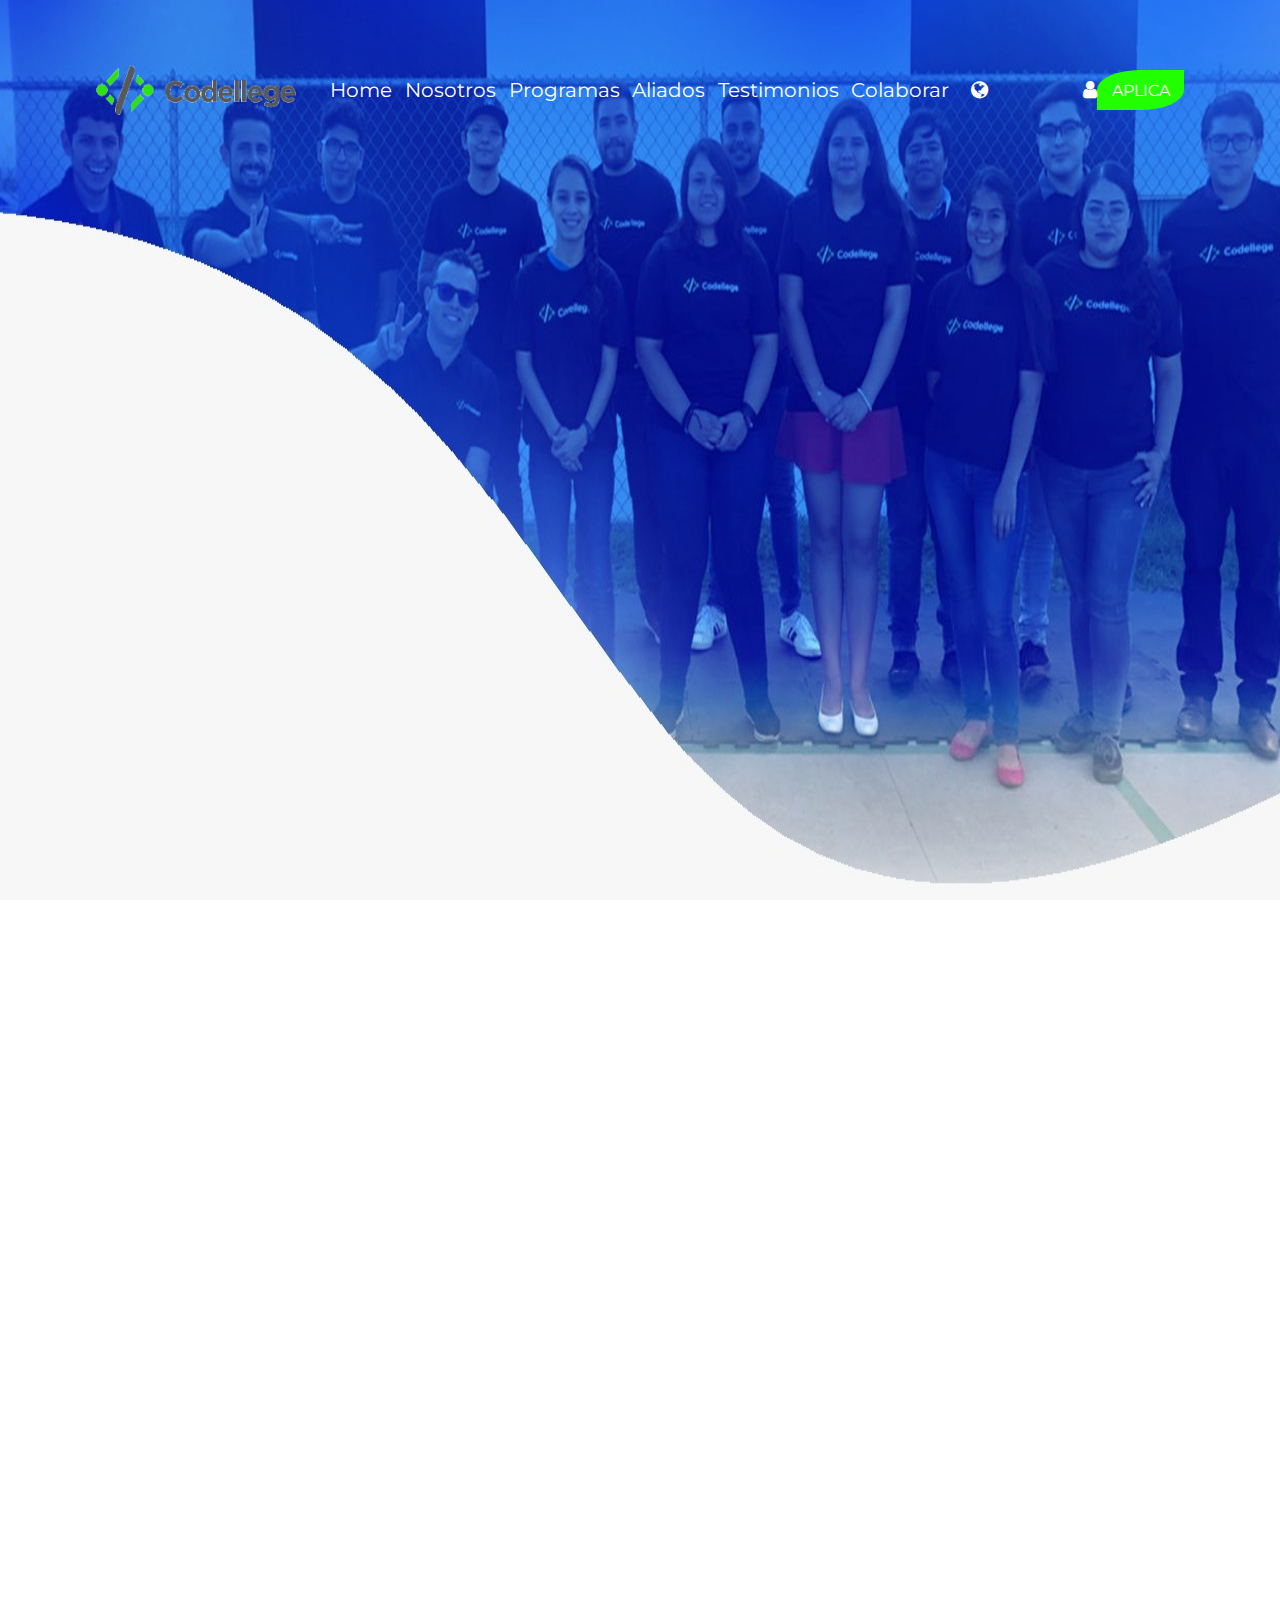
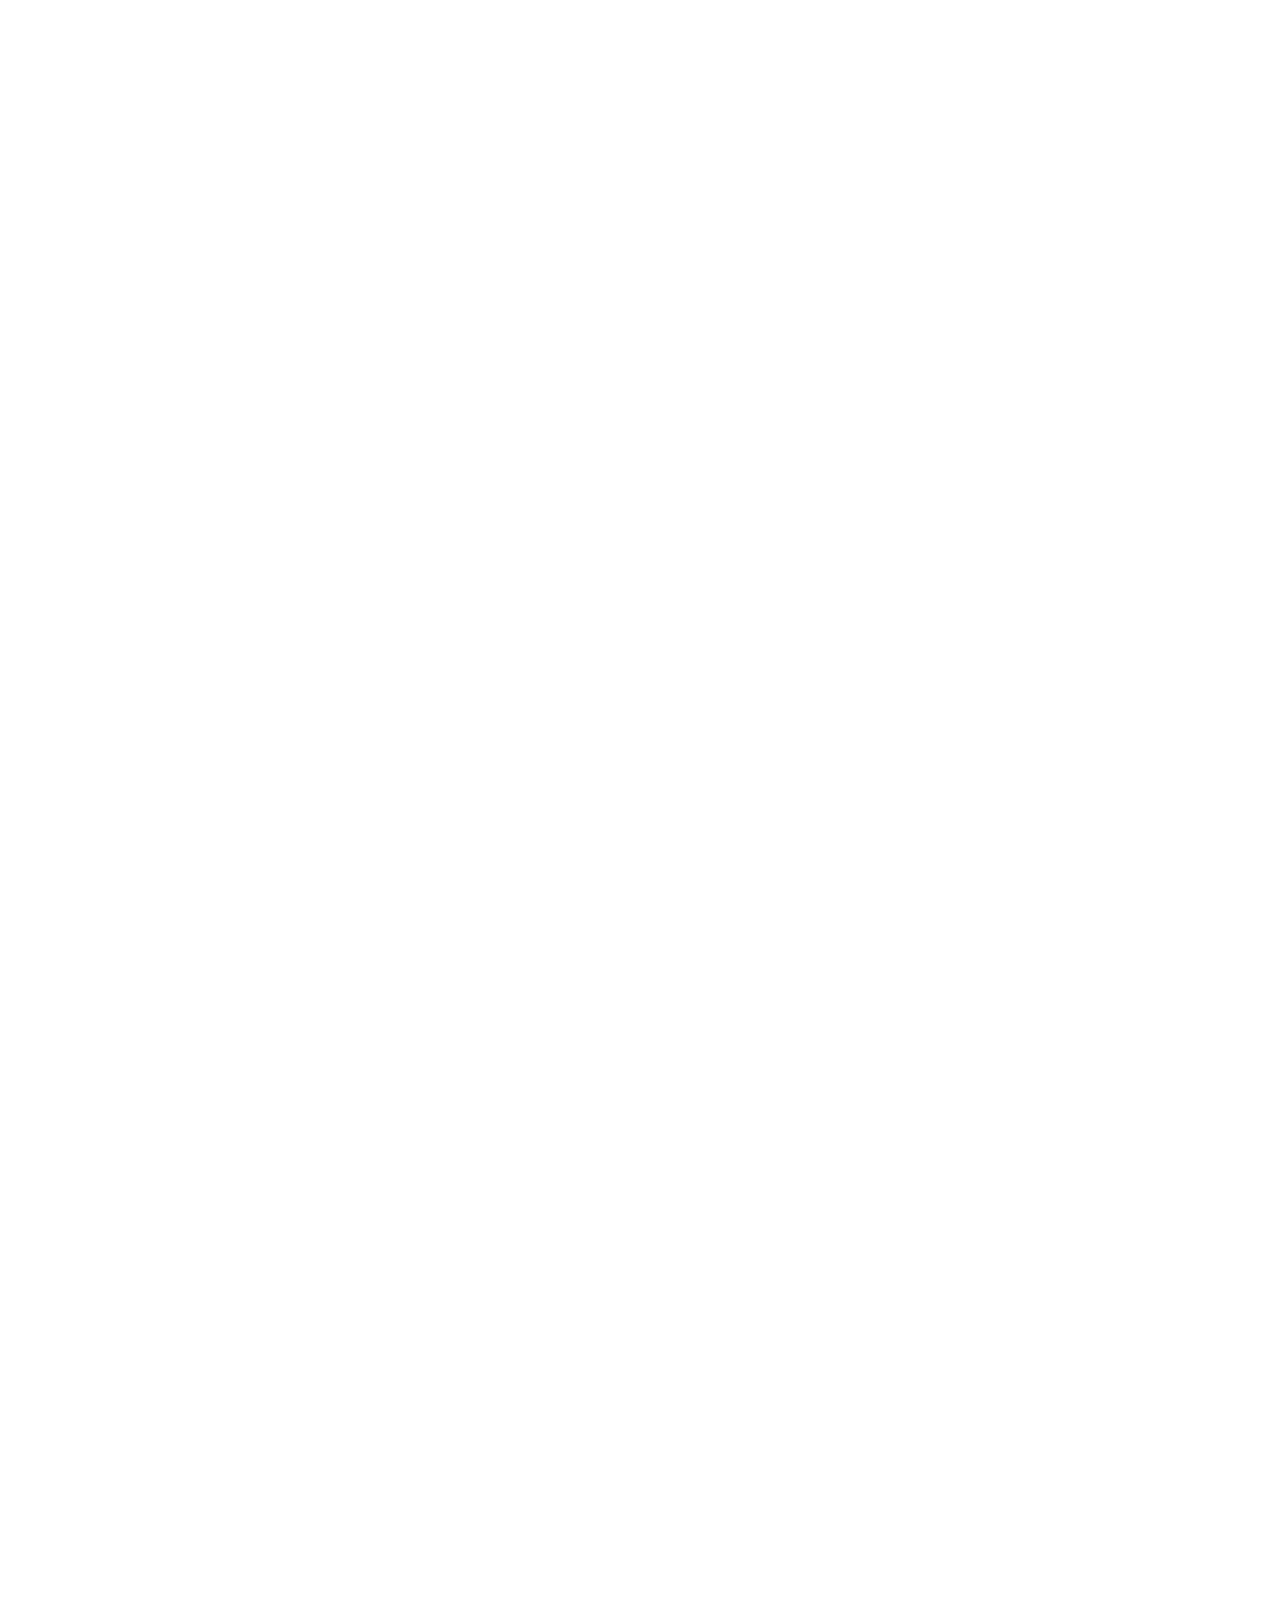
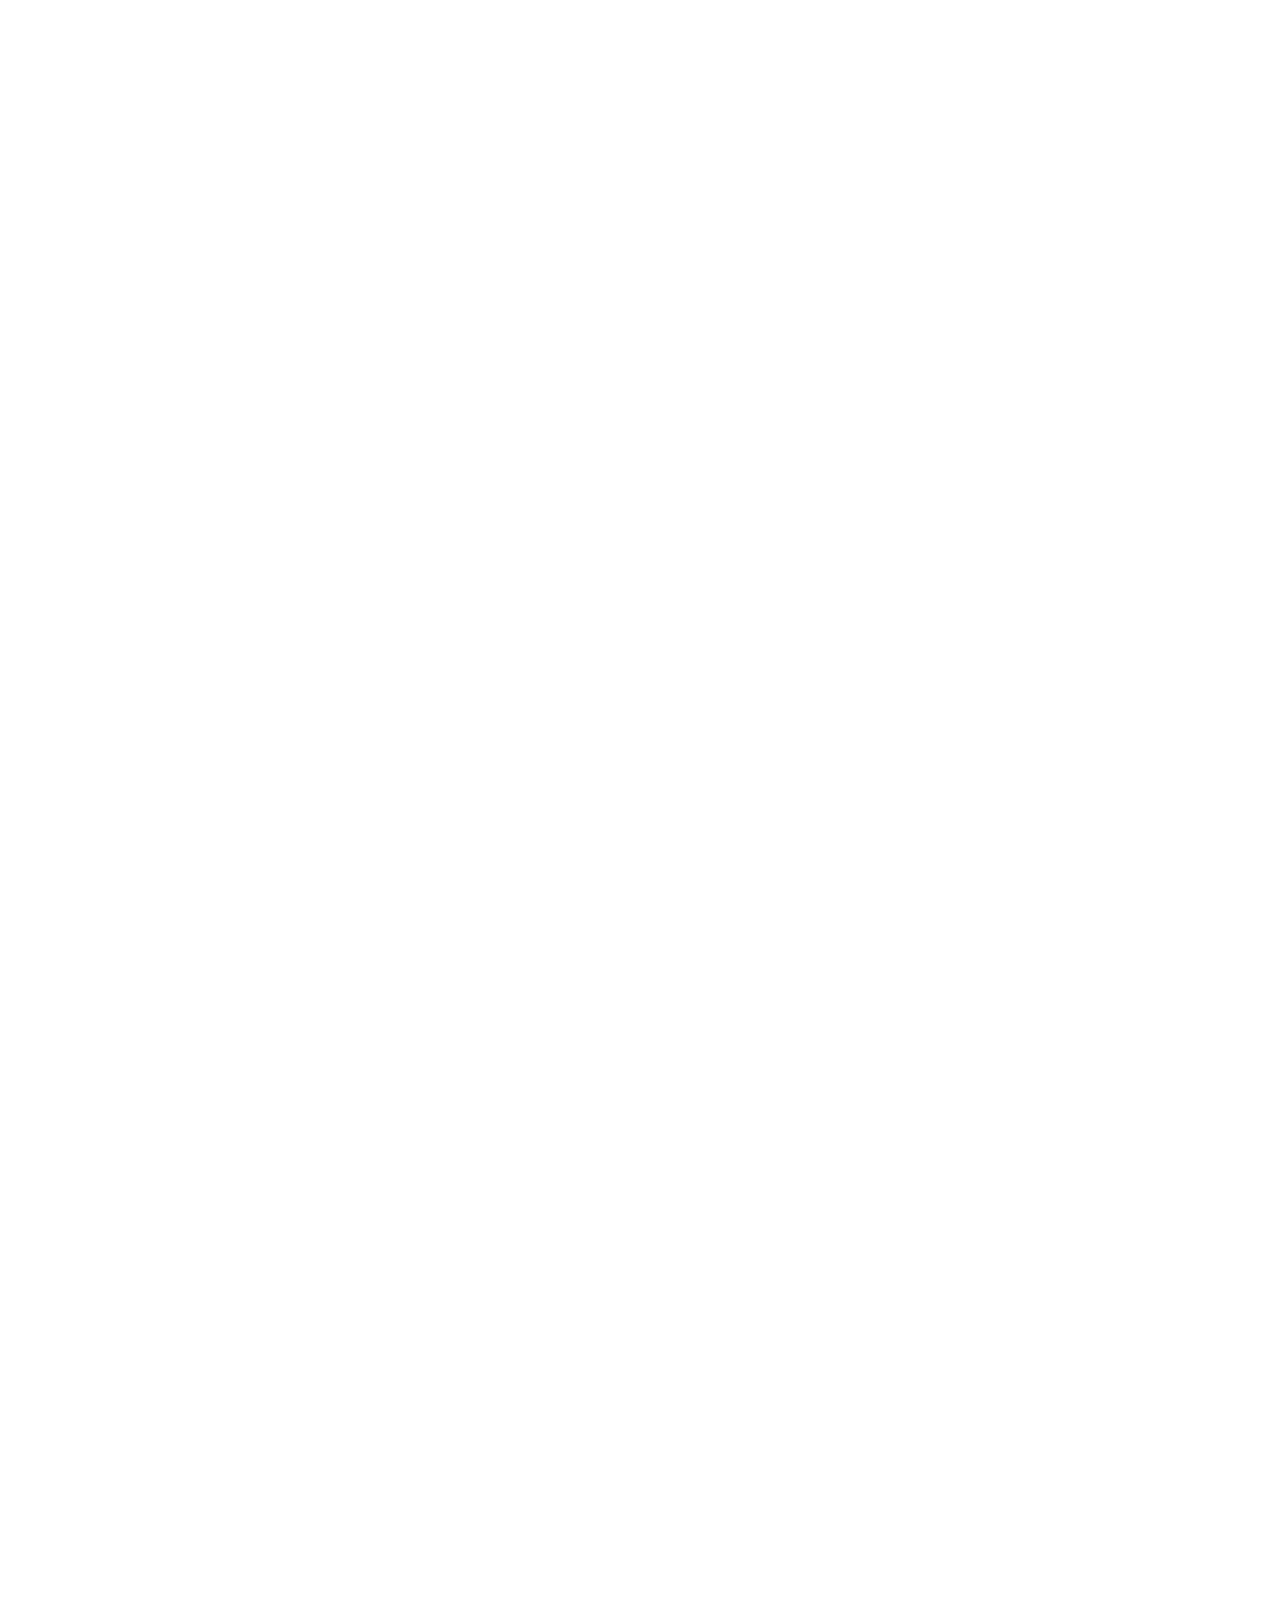
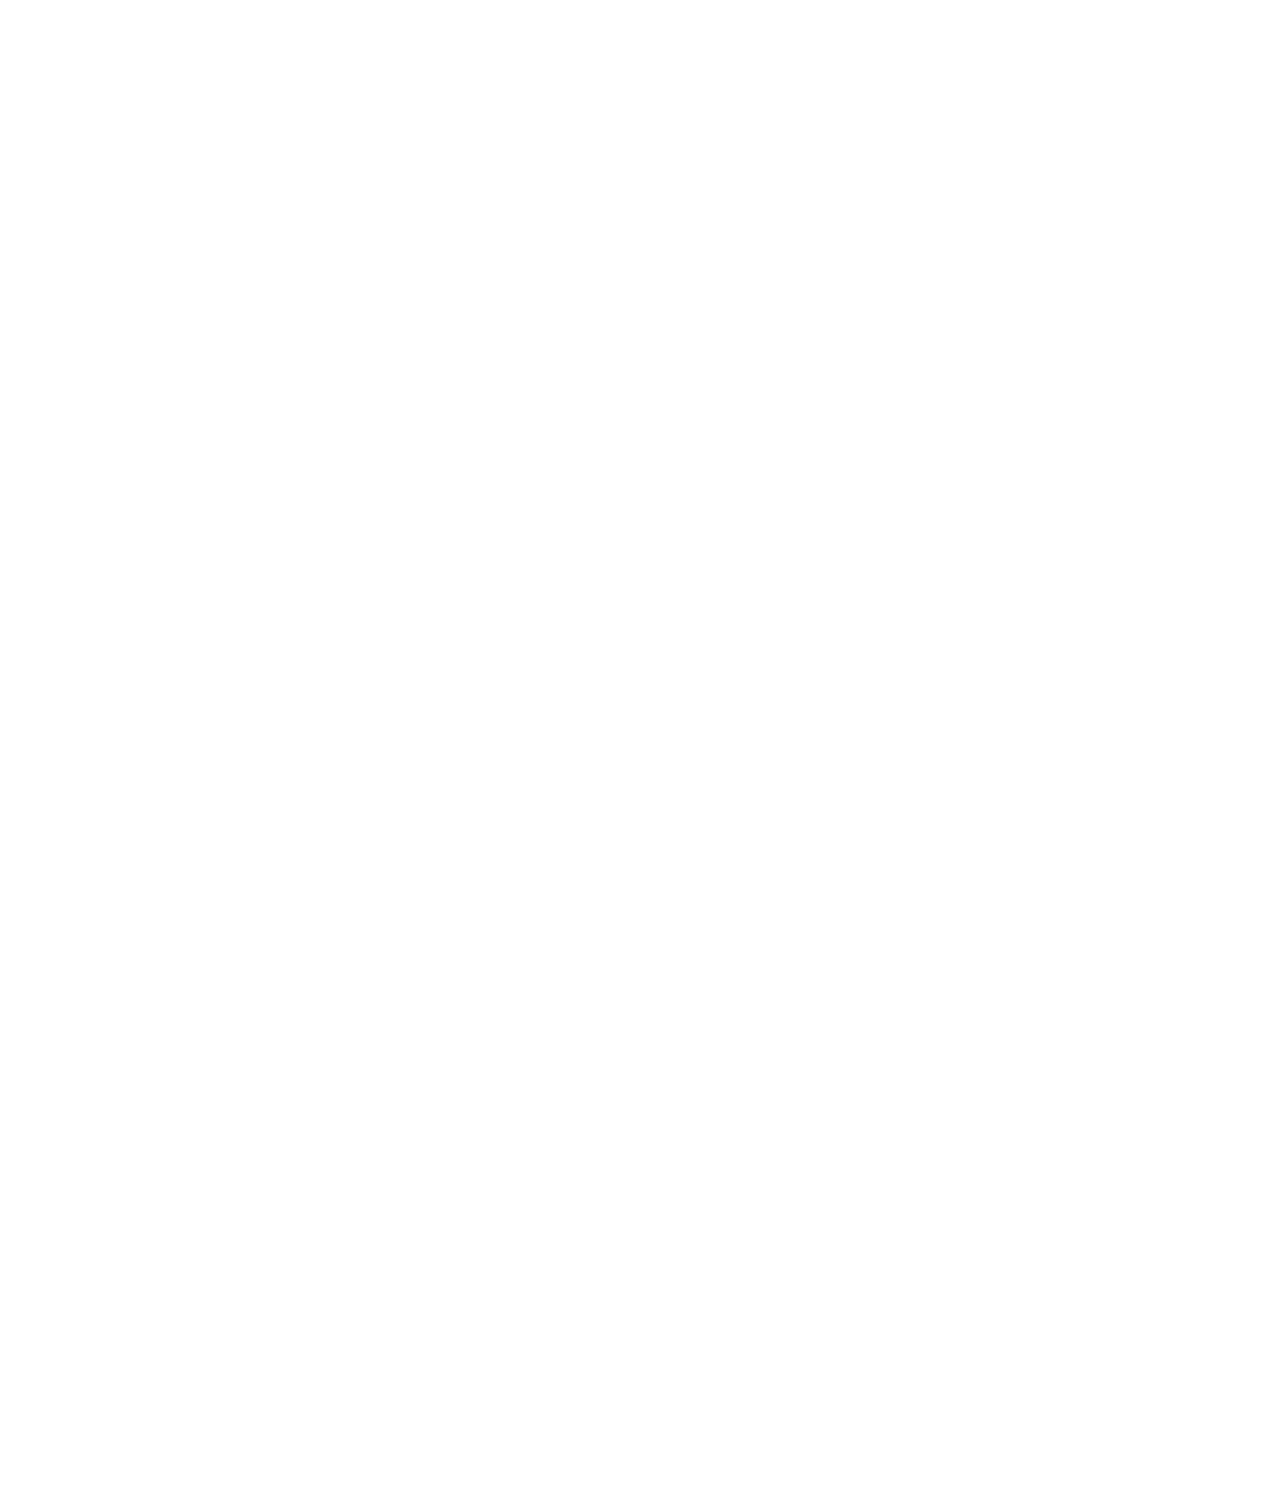
==== index.html @ 626fa583 "PracticaFinalCodellege" ====
<!DOCTYPE html>
<html lang="en">

<head>
    <meta charset="UTF-8">
    <meta name="viewport" content="width=device-width, initial-scale=1.0">
    <meta http-equiv="X-UA-Compatible" content="ie=edge">
    <link rel="stylesheet" href="./style.css">
    <link href="https://stackpath.bootstrapcdn.com/font-awesome/4.7.0/css/font-awesome.min.css" rel="stylesheet" integrity="sha384-wvfXpqpZZVQGK6TAh5PVlGOfQNHSoD2xbE+QkPxCAFlNEevoEH3Sl0sibVcOQVnN" crossorigin="anonymous">
    <!-- <link href="https://fonts.googleapis.com/css?family=Montserrat&display=swap" rel="stylesheet">s -->
    <title>CODELLEGE</title>
</head>

<body>
    <section id="home">
        <div class="navbar">
            <img src="./Imagenes/colorCodellege_PNG.png" alt="">
            <ul>
                <a href="#home">
                    <il>Home</il>
                </a>
                <a href="#nosotros">
                    <il>Nosotros</il>
                </a>
                <a href="#programas">
                    <il>Programas</il>
                </a>
                <a href="#aliados">
                    <il>Aliados</il>
                </a>
                <a href="#testimonios">
                    <il>Testimonios</il>
                </a>
                <a href="#colaborar">
                    <il>Colaborar</il>
                </a>
            </ul>

            <div class="iconos">
                <ul>
                    <li>
                        <i class="fa fa-globe" aria-hidden="true"></i>
                        <ul>
                            <li>Ingles</li>
                            <li>Español</li>
                        </ul>
                    </li>
                </ul>



                <i class="fa fa-user" aria-hidden="true"></i>
            </div>
            <div class="boton">
                <p>APLICA</p>
            </div>

        </div>
    </section>
    <section id="nosotros"></section>
    <section id="programas"></section>
    <section id="aliados"></section>
    <section id="testimonios"></section>
    <section id="colaborar"></section>
    <section id=""></section>
</body>

</html>
---- style.css ----
@import url('https://fonts.googleapis.com/css?family=Montserrat&display=swap');
html {
    scroll-behavior: smooth;
}

body {
    margin: 0;
    padding: 0;
    font-family: 'Montserrat', sans-serif;
}

section {
    width: 100%;
    height: 100vh;
}

#home {
    background-image: url(./Imagenes/GroupPhoto.jpeg);
    background-size: 100% 100%;
    display: flex;
    justify-content: center;
}

.navbar {
    display: flex;
    width: 85%;
    height: 10vh;
    align-items: center;
    position: absolute;
    top: 5%;
}

.navbar ul {
    display: flex;
    width: 100%;
    padding: 2%;
}

.navbar ul>a {
    text-decoration: none;
    margin-left: 2%;
}

.navbar ul il {
    list-style: none;
    position: relative;
    color: white;
    font-size: 20px;
}

.navbar img {
    width: 200px;
    height: 50px;
    filter: none;
}

.navbar .iconos {
    width: 20%;
    height: 10vh;
    display: flex;
    align-items: center;
    justify-content: space-around;
    color: white;
    font-size: 20px;
    z-index: 2;
}

.navbar .boton {
    width: 150px;
    height: 40px;
    display: flex;
    align-items: center;
    justify-content: center;
    background: rgb(34, 255, 0);
    border-top-left-radius: 50%;
    border-bottom-right-radius: 50%;
    color: white;
}

.iconos ul {
    display: inline;
    margin: 0;
    padding: 0;
}

.iconos ul li {
    list-style: none;
}

.iconos ul li:hover ul {
    display: block;
}

.iconos ul li ul {
    position: absolute;
    width: 100px;
    display: none;
}

.iconos ul li ul li {
    background: white;
    color: black;
    display: block;
}

.iconos ul li ul li:hover {
    background: grey;
}
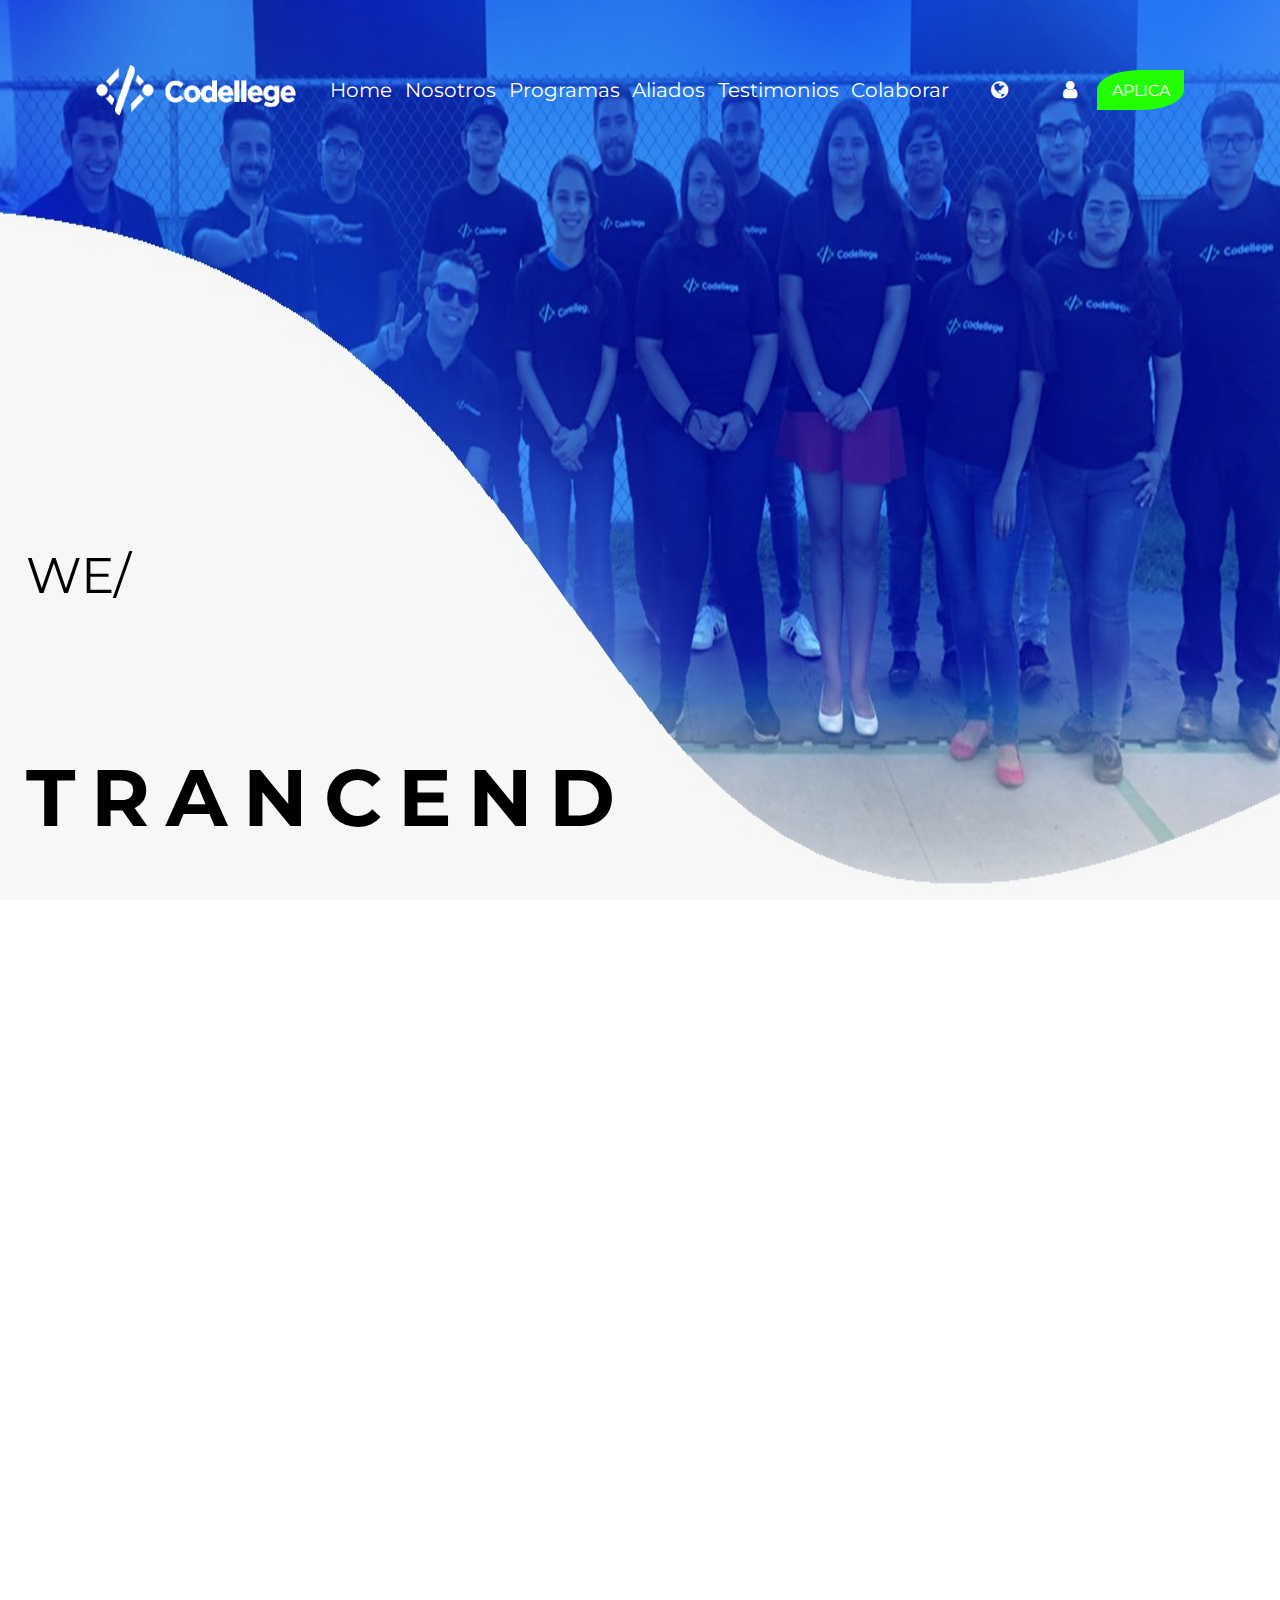
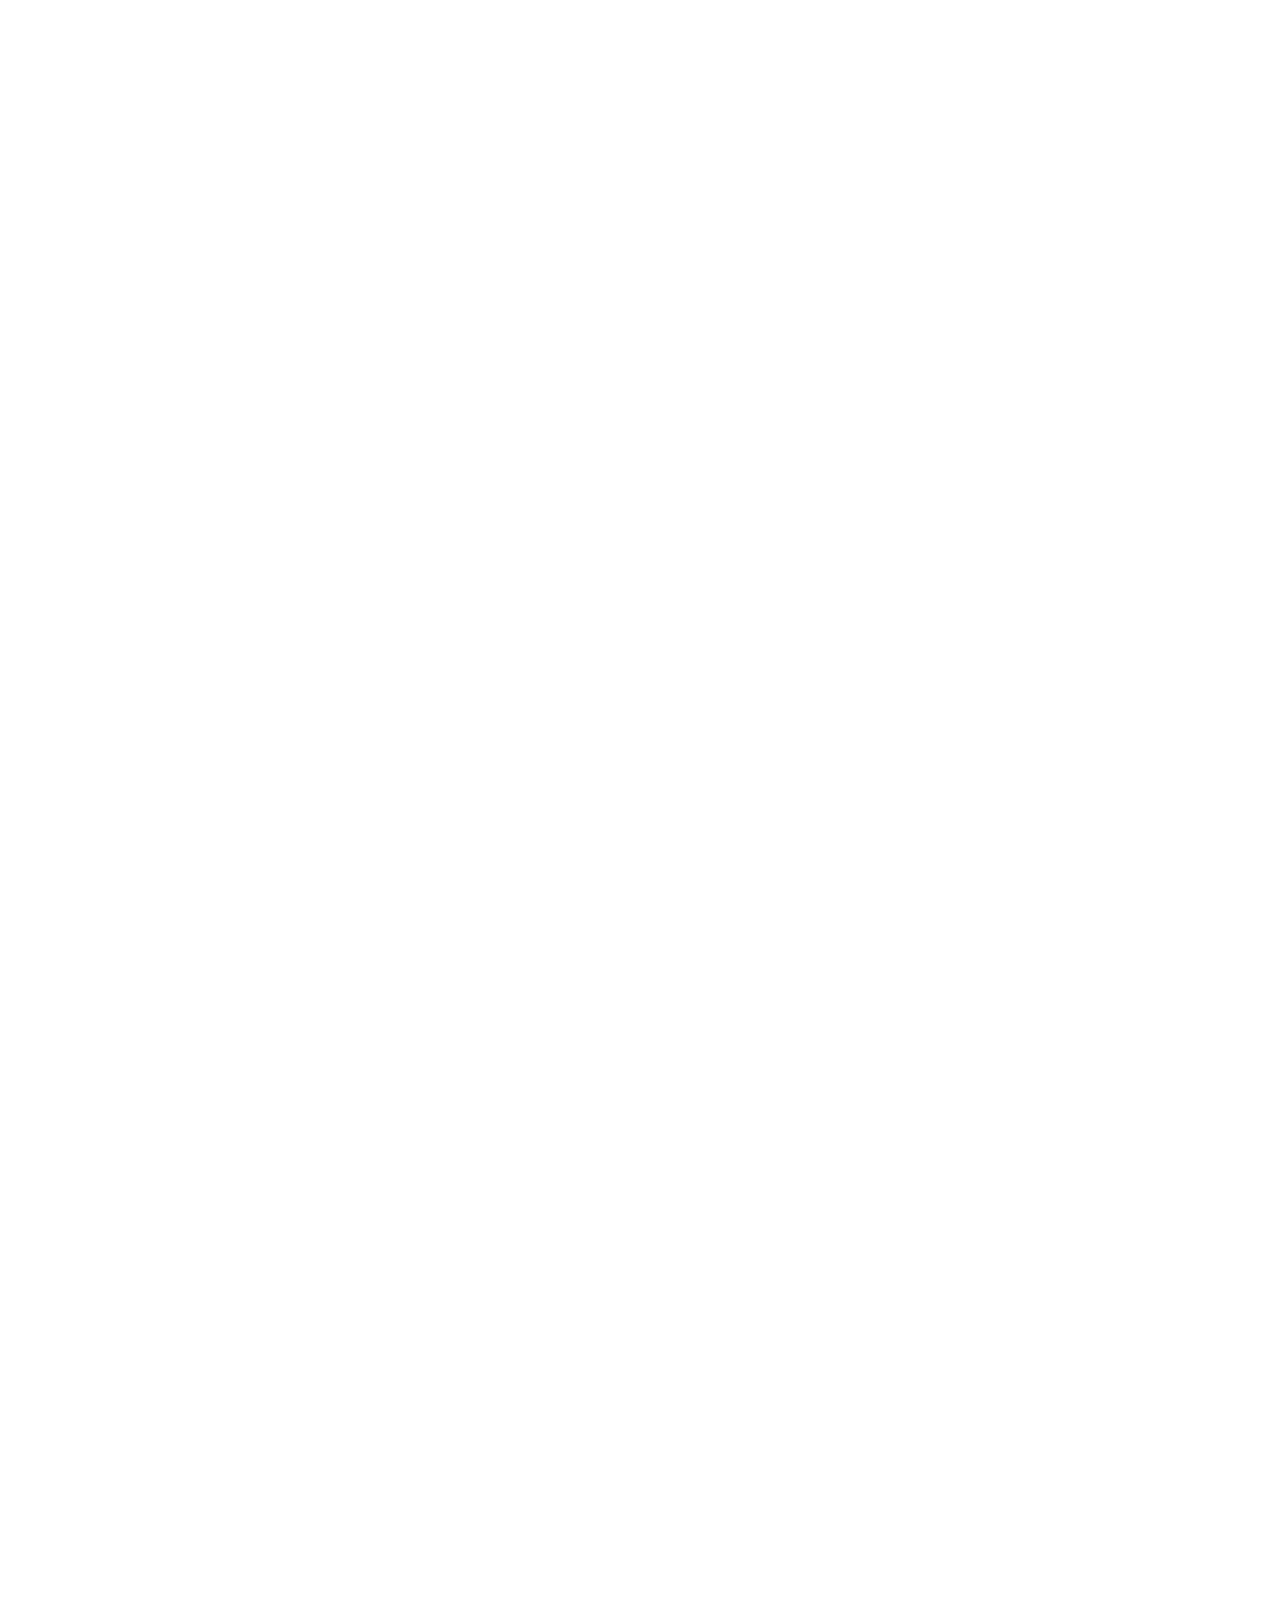
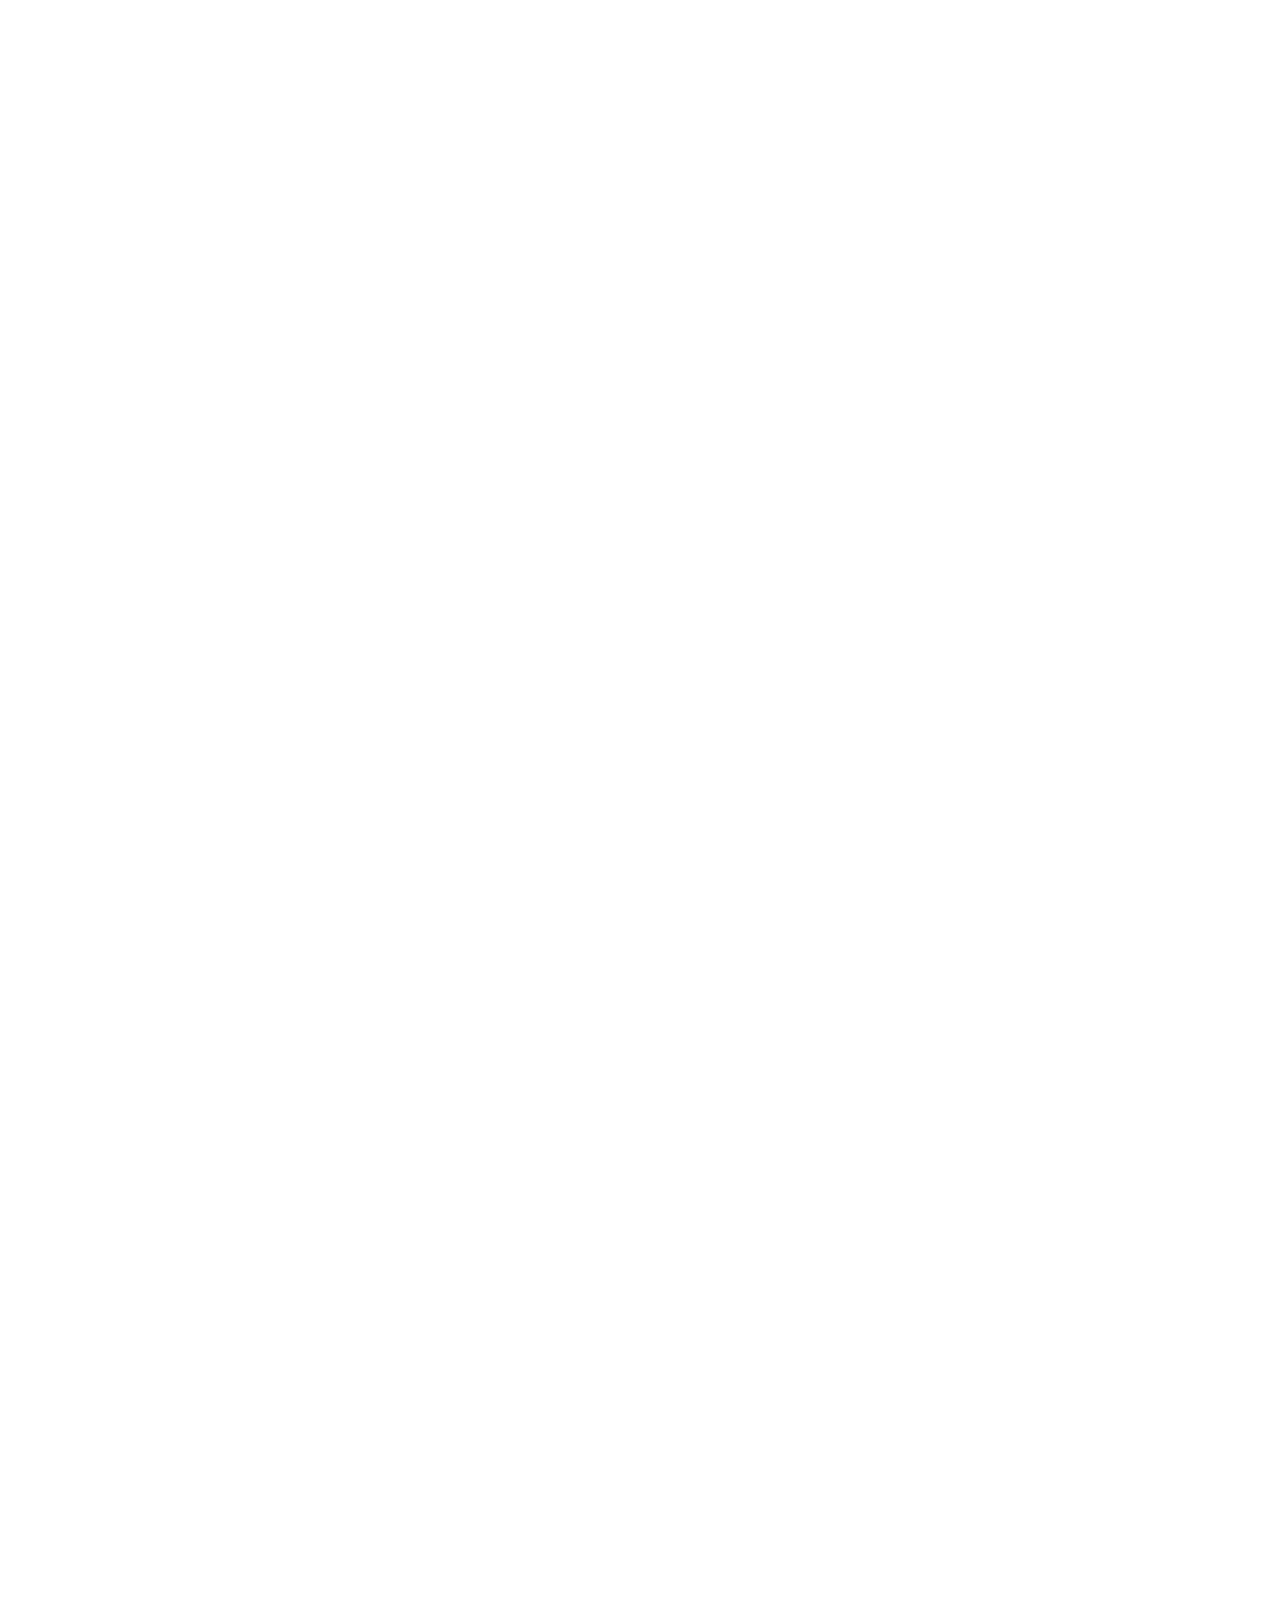
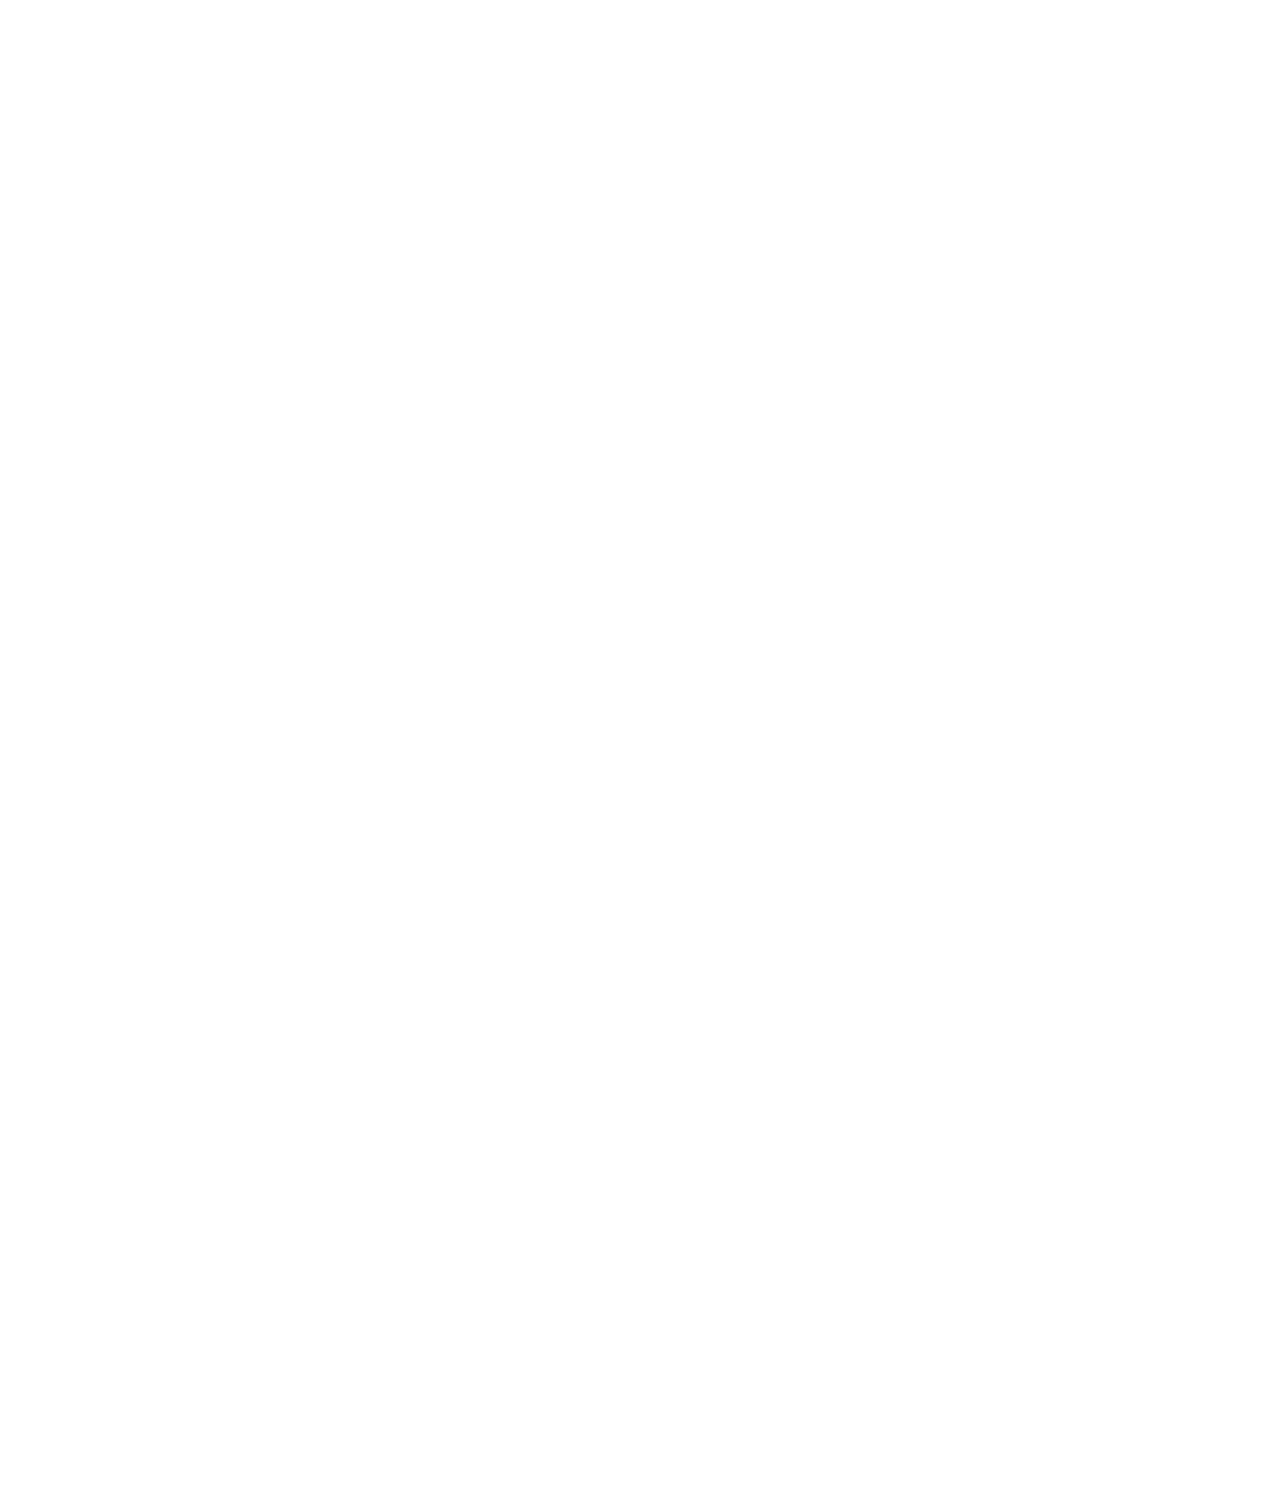
==== commit 58deb4f4: "PracticaFinalCodellege" ====
--- a/index.html
+++ b/index.html
@@ -8,13 +8,13 @@
     <link rel="stylesheet" href="./style.css">
     <link href="https://stackpath.bootstrapcdn.com/font-awesome/4.7.0/css/font-awesome.min.css" rel="stylesheet" integrity="sha384-wvfXpqpZZVQGK6TAh5PVlGOfQNHSoD2xbE+QkPxCAFlNEevoEH3Sl0sibVcOQVnN" crossorigin="anonymous">
     <!-- <link href="https://fonts.googleapis.com/css?family=Montserrat&display=swap" rel="stylesheet">s -->
-    <title>CODELLEGE</title>
+    <title>Codellege</title>
 </head>
 
 <body>
     <section id="home">
         <div class="navbar">
-            <img src="./Imagenes/colorCodellege_PNG.png" alt="">
+            <img src="./Imagenes/whiteCodellege_PNG.png" alt="">
             <ul>
                 <a href="#home">
                     <il>Home</il>
@@ -46,13 +46,19 @@
                         </ul>
                     </li>
                 </ul>
-
-
-
                 <i class="fa fa-user" aria-hidden="true"></i>
             </div>
             <div class="boton">
                 <p>APLICA</p>
+            </div>
+
+        </div>
+        <div class="letras">
+            <div class="we">
+                <p>WE/</p>
+            </div>
+            <div class="animacion">
+                <h1 data-text="Trancend">Trancend</h1>
             </div>
 
         </div>
--- a/style.css
+++ b/style.css
@@ -1,108 +1,168 @@
-@import url('https://fonts.googleapis.com/css?family=Montserrat&display=swap');
-html {
-    scroll-behavior: smooth;
-}
-
-body {
-    margin: 0;
-    padding: 0;
-    font-family: 'Montserrat', sans-serif;
-}
-
-section {
-    width: 100%;
-    height: 100vh;
-}
-
-#home {
-    background-image: url(./Imagenes/GroupPhoto.jpeg);
-    background-size: 100% 100%;
-    display: flex;
-    justify-content: center;
-}
-
-.navbar {
-    display: flex;
-    width: 85%;
-    height: 10vh;
-    align-items: center;
-    position: absolute;
-    top: 5%;
-}
-
-.navbar ul {
-    display: flex;
-    width: 100%;
-    padding: 2%;
-}
-
-.navbar ul>a {
-    text-decoration: none;
-    margin-left: 2%;
-}
-
-.navbar ul il {
-    list-style: none;
-    position: relative;
-    color: white;
-    font-size: 20px;
-}
-
-.navbar img {
-    width: 200px;
-    height: 50px;
-    filter: none;
-}
-
-.navbar .iconos {
-    width: 20%;
-    height: 10vh;
-    display: flex;
-    align-items: center;
-    justify-content: space-around;
-    color: white;
-    font-size: 20px;
-    z-index: 2;
-}
-
-.navbar .boton {
-    width: 150px;
-    height: 40px;
-    display: flex;
-    align-items: center;
-    justify-content: center;
-    background: rgb(34, 255, 0);
-    border-top-left-radius: 50%;
-    border-bottom-right-radius: 50%;
-    color: white;
-}
-
-.iconos ul {
-    display: inline;
-    margin: 0;
-    padding: 0;
-}
-
-.iconos ul li {
-    list-style: none;
-}
-
-.iconos ul li:hover ul {
-    display: block;
-}
-
-.iconos ul li ul {
-    position: absolute;
-    width: 100px;
-    display: none;
-}
-
-.iconos ul li ul li {
-    background: white;
-    color: black;
-    display: block;
-}
-
-.iconos ul li ul li:hover {
-    background: grey;
-}+    @import url('https://fonts.googleapis.com/css?family=Montserrat&display=swap');
+    html {
+        scroll-behavior: smooth;
+    }
+    
+    body {
+        margin: 0;
+        padding: 0;
+        font-family: 'Montserrat', sans-serif;
+    }
+    
+    section {
+        width: 100%;
+        height: 100vh;
+    }
+    
+    #home {
+        background-image: url(./Imagenes/GroupPhoto.jpeg);
+        background-size: 100% 100%;
+        display: flex;
+        justify-content: center;
+    }
+    
+    .navbar {
+        display: flex;
+        width: 85%;
+        height: 10vh;
+        align-items: center;
+        position: absolute;
+        top: 5%;
+    }
+    
+    .navbar ul {
+        display: flex;
+        width: 100%;
+        padding: 2%;
+    }
+    
+    .navbar ul>a {
+        text-decoration: none;
+        margin-left: 2%;
+    }
+    
+    .navbar ul il {
+        list-style: none;
+        position: relative;
+        color: white;
+        font-size: 20px;
+    }
+    
+    .navbar img {
+        width: 200px;
+        height: 50px;
+        filter: none;
+    }
+    
+    .navbar .iconos {
+        width: 20%;
+        height: 10vh;
+        display: flex;
+        align-items: center;
+        justify-content: space-around;
+        color: white;
+        font-size: 20px;
+        z-index: 2;
+    }
+    
+    .navbar .boton {
+        width: 150px;
+        height: 40px;
+        display: flex;
+        align-items: center;
+        justify-content: center;
+        background: rgb(34, 255, 0);
+        border-top-left-radius: 50%;
+        border-bottom-right-radius: 50%;
+        color: white;
+    }
+    
+    .iconos ul {
+        margin: 0;
+        padding: 0;
+        width: 25%;
+        cursor: pointer;
+    }
+    
+    .iconos ul li {
+        list-style: none;
+    }
+    
+    .iconos ul li:hover ul {
+        display: block;
+    }
+    
+    .iconos ul li ul {
+        position: absolute;
+        width: 100px;
+        display: none;
+    }
+    
+    .iconos ul li ul li {
+        background: white;
+        color: black;
+        font-size: 20px;
+        display: block;
+    }
+    
+    .iconos ul li ul li:hover {
+        background: grey;
+    }
+    
+    .letras {
+        width: 40%;
+        height: 25vh;
+        position: absolute;
+        bottom: 20%;
+        left: 2%;
+        box-sizing: border-box;
+    }
+    
+    .letras .we {
+        width: 100%;
+        font-size: 50px;
+        /* background: grey; */
+    }
+    
+    .letras .animacion {
+        position: absolute;
+        bottom: -80%;
+    }
+    
+    .letras .animacion h1 {
+        position: relative;
+        text-transform: uppercase;
+        letter-spacing: 0.2em;
+        font-size: 80px;
+        overflow: hidden;
+        text-align: center;
+        color: black;
+        color: transparent;
+    }
+    
+    .letras .animacion h1::before {
+        content: attr(data-text);
+        position: absolute;
+        width: 100%;
+        height: 100%;
+        background: linear-gradient(to right, black, black, black, black, black);
+        background-clip: text;
+        -webkit-background-clip: text;
+        color: transparent;
+        animation: type 4s steps(8) infinite;
+    }
+    
+    @keyframes type {
+        0% {
+            width: 0;
+        }
+        70% {
+            width: 100%;
+        }
+        90% {
+            width: 100%;
+        }
+        100% {
+            width: 0;
+        }
+    }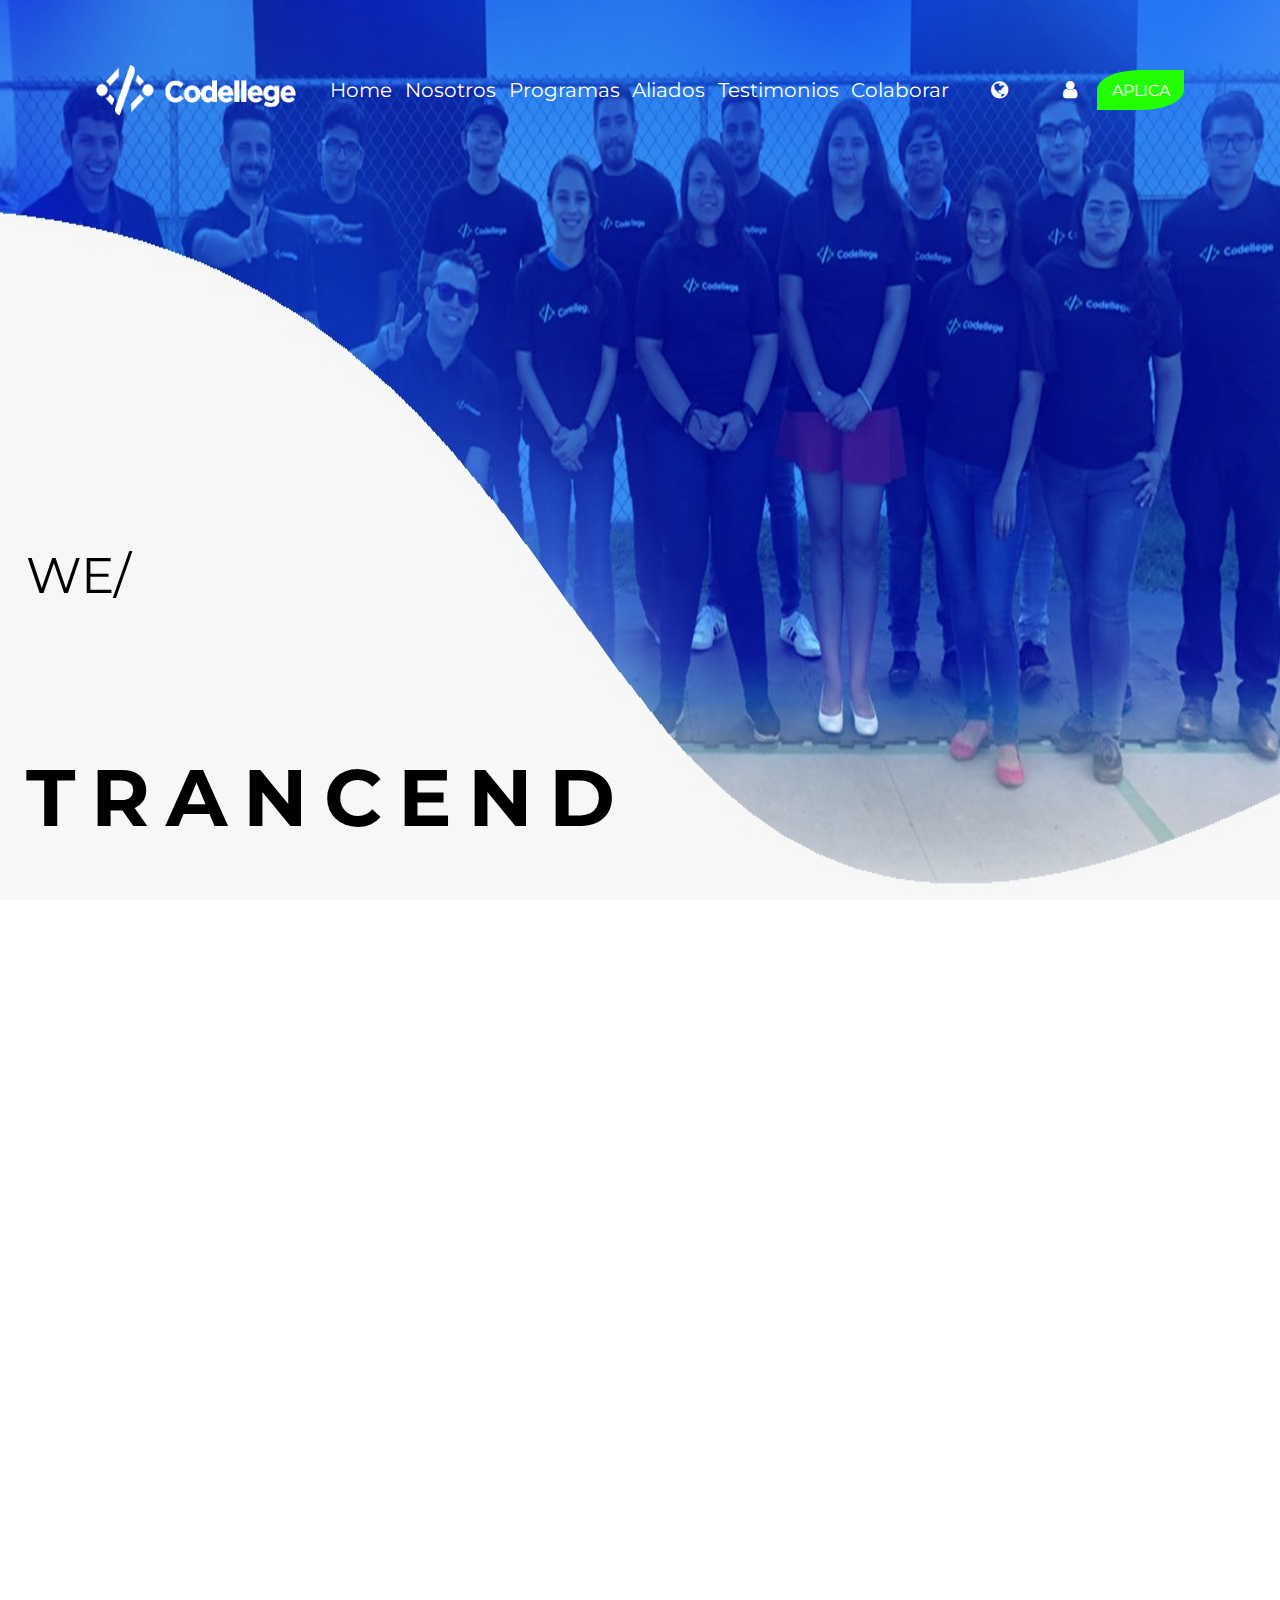
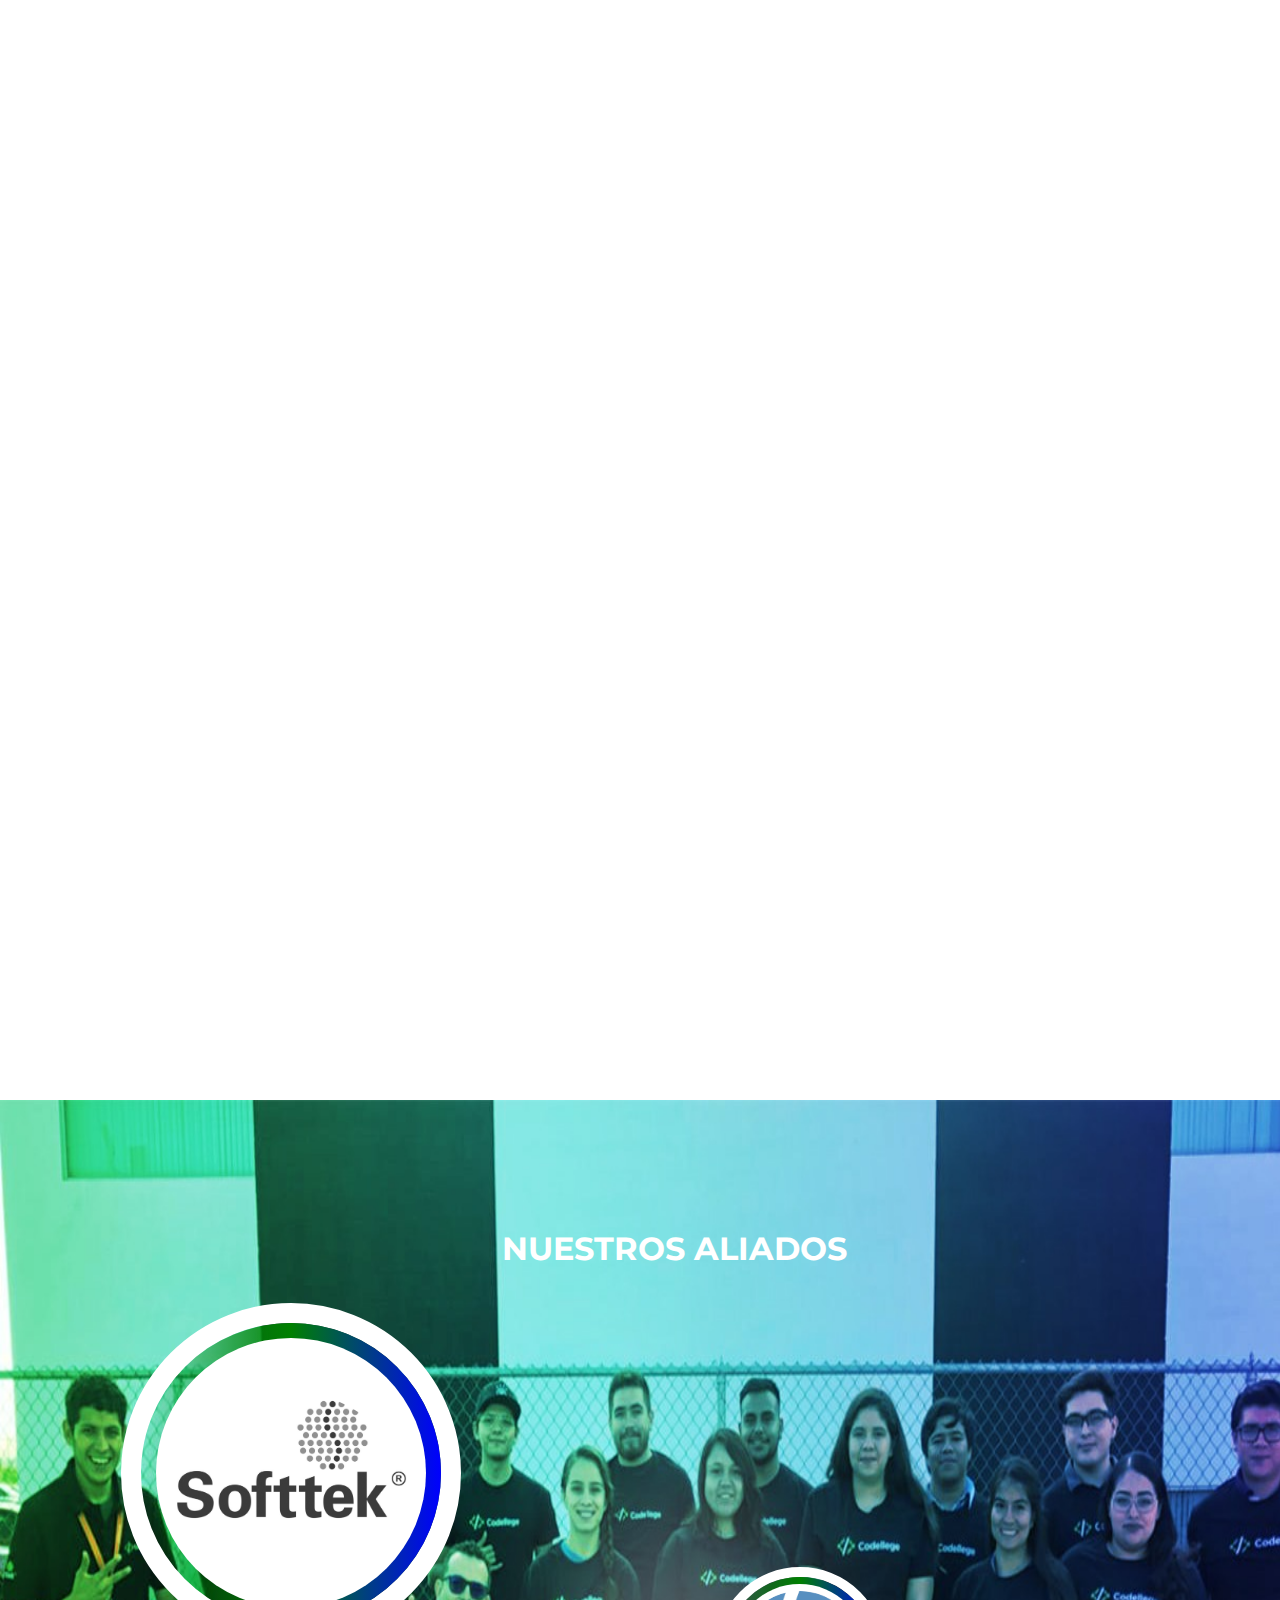
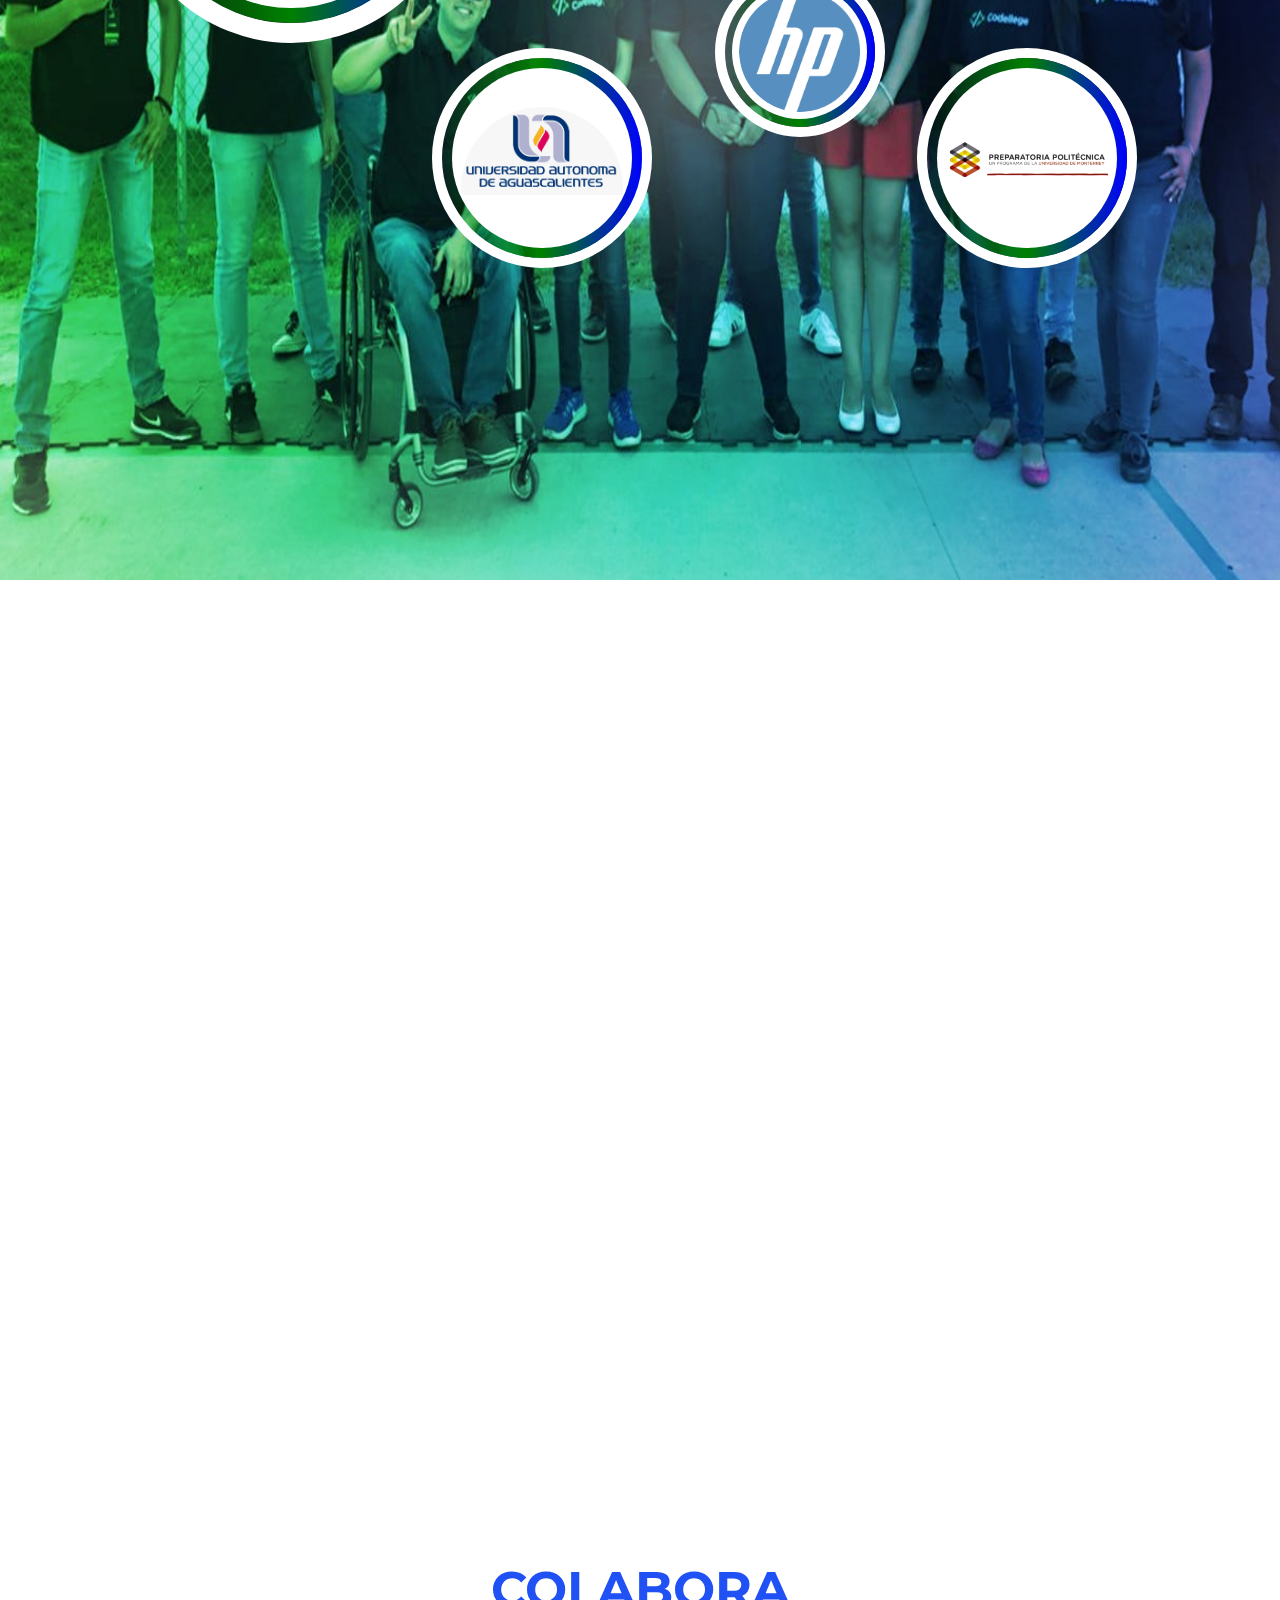
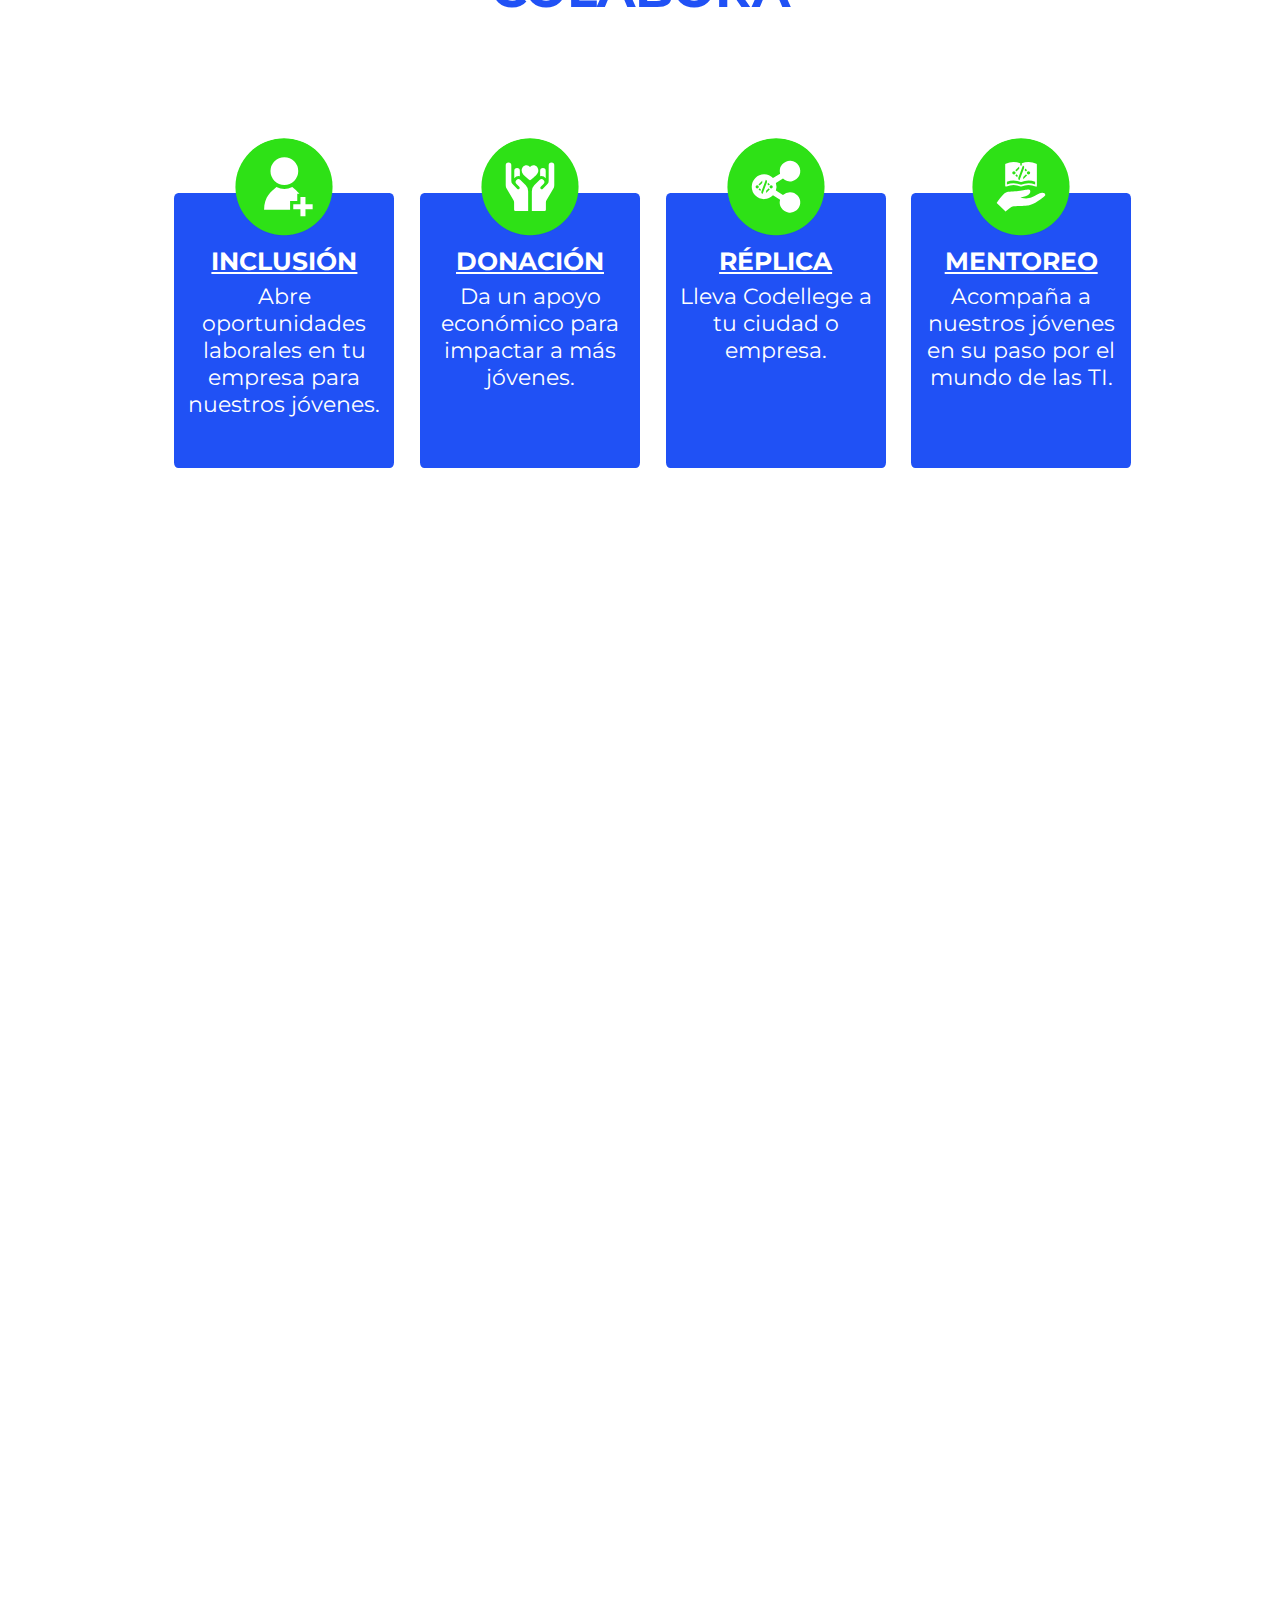
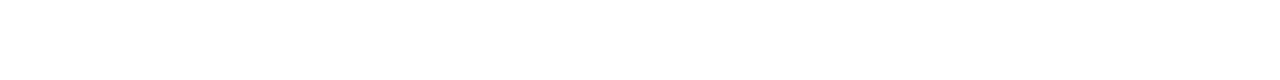
==== commit d777b59f: "PracticaFinalCodellge" ====
--- a/index.html
+++ b/index.html
@@ -58,16 +58,86 @@
                 <p>WE/</p>
             </div>
             <div class="animacion">
-                <h1 data-text="Trancend">Trancend</h1>
+                <h1 class="trancend" data-text="Trancend">Trancend</h1>
+                <!-- <h1 class="code" data-text="Code">Code</h1>
+                <h1 class="learn" data-text="Learn">Learn</h1> -->
             </div>
 
         </div>
     </section>
     <section id="nosotros"></section>
     <section id="programas"></section>
-    <section id="aliados"></section>
+    <section id="aliados">
+        <div class="txtAliados">
+            <h1>NUESTROS ALIADOS</h1>
+        </div>
+        <div class="imgAliados">
+            <div class="cajaSofttek">
+                <div class="borderSofftek">
+                    <div class="FondoImgSofftek">
+                        <div class="imgSofftek">
+
+                        </div>
+                    </div>
+                </div>
+            </div>
+            <div class="cajaUaa">
+                <div class="borderUaa">
+                    <div class="FondoImgUaa">
+                        <div class="imgUaa">
+
+                        </div>
+                    </div>
+                </div>
+            </div>
+            <div class="cajaHp">
+                <div class="borderHp">
+                    <div class="FondoImgHp">
+                        <div class="imgHp">
+
+                        </div>
+                    </div>
+                </div>
+            </div>
+            <div class="cajaPolitec">
+                <div class="borderPolitec">
+                    <div class="FondoImgPolitec">
+                        <div class="imgPolitec">
+
+                        </div>
+                    </div>
+                </div>
+            </div>
+        </div>
+    </section>
     <section id="testimonios"></section>
-    <section id="colaborar"></section>
+    <section id="colaborar">
+        <div class="txtColaborar">
+            <h1>COLABORA</h1>
+        </div>
+        <div class="contenido">
+            <div class="inclucion">
+                <div class="imgInclusion"></div>
+                <h2><u>INCLUSIÓN</u></h2>
+                <p>Abre oportunidades laborales en tu empresa para nuestros jóvenes.</p>
+            </div>
+            <div class="donacion">
+                <div class="imgDonacion"></div>
+                <h2><u>DONACIÓN</u></h2>
+                <p>Da un apoyo económico para impactar a más jóvenes.</p>
+            </div>
+            <div class="replica">
+                <div class="imgReplica"></div>
+                <h2><u>RÉPLICA</u></h2>
+                <p>Lleva Codellege a tu ciudad o empresa.</p>
+            </div>
+            <div class="mentoreo">
+                <div class="imgMentoreo"></div>
+                <h2><u>MENTOREO</u></h2>
+                <p>Acompaña a nuestros jóvenes en su paso por el mundo de las TI.</p>
+            </div>
+        </div>
+    </section>
     <section id=""></section>
 </body>
 
--- a/style.css
+++ b/style.css
@@ -165,4 +165,420 @@
         100% {
             width: 0;
         }
+    }
+    
+    #aliados {
+        width: 1349px;
+        height: 1080px;
+        background: url(./Imagenes/aliadosimg.jpeg);
+        background-size: 100% 100%;
+        position: relative;
+        /* display: flex; */
+    }
+    
+    #aliados .txtAliados {
+        width: 100%;
+        height: 10vh;
+        color: white;
+        position: absolute;
+        top: 10%;
+        display: flex;
+        justify-content: center;
+    }
+    
+    #aliados .imgAliados {
+        width: 100%;
+        height: 1014.31px;
+        position: relative;
+    }
+    
+    .cajaSofttek {
+        width: 300px;
+        height: 300px;
+        border-radius: 50%;
+        border: 20px solid white;
+        position: relative;
+        display: flex;
+        justify-content: center;
+        align-items: center;
+        position: absolute;
+        top: 20%;
+        left: 9%;
+    }
+    
+    .cajaSofttek .borderSofftek {
+        width: 100%;
+        height: 100%;
+        border-radius: 50%;
+        background: linear-gradient(to left, blue, green, transparent);
+        position: absolute;
+        display: flex;
+        justify-content: center;
+        align-items: center;
+    }
+    
+    .cajaSofttek .borderSofftek .FondoImgSofftek {
+        width: 90%;
+        height: 90%;
+        border-radius: 50%;
+        background: white;
+        display: flex;
+        justify-content: center;
+        align-items: center;
+        position: relative;
+        /* background-repeat: no-repeat; */
+    }
+    
+    .cajaSofttek .borderSofftek .FondoImgSofftek .imgSofftek {
+        width: 90%;
+        height: 90%;
+        border-radius: 50%;
+        background: url(./Imagenes/aliadosSofttek.jpeg);
+        background-size: contain;
+        background-repeat: no-repeat;
+        position: absolute;
+        top: 20%;
+    }
+    
+    .cajaUaa {
+        width: 200px;
+        height: 200px;
+        border-radius: 50%;
+        border: 10px solid white;
+        position: relative;
+        display: flex;
+        justify-content: center;
+        align-items: center;
+        position: absolute;
+        top: 54%;
+        left: 32%;
+    }
+    
+    .cajaUaa .borderUaa {
+        width: 100%;
+        height: 100%;
+        border-radius: 50%;
+        background: linear-gradient(to left, blue, green, transparent);
+        position: absolute;
+        display: flex;
+        justify-content: center;
+        align-items: center;
+    }
+    
+    .cajaUaa .borderUaa .FondoImgUaa {
+        width: 90%;
+        height: 90%;
+        border-radius: 50%;
+        background: white;
+        display: flex;
+        justify-content: center;
+        align-items: center;
+        position: relative;
+        /* background-repeat: no-repeat; */
+    }
+    
+    .cajaUaa .borderUaa .FondoImgUaa .imgUaa {
+        width: 90%;
+        height: 90%;
+        border-radius: 50%;
+        background: url(./Imagenes/aliadosUAA.jpeg);
+        background-size: contain;
+        background-repeat: no-repeat;
+        position: absolute;
+        top: 22%;
+    }
+    
+    .cajaHp {
+        width: 150px;
+        height: 150px;
+        border-radius: 50%;
+        border: 10px solid white;
+        position: relative;
+        display: flex;
+        justify-content: center;
+        align-items: center;
+        position: absolute;
+        top: 46%;
+        left: 53%;
+    }
+    
+    .cajaHp .borderHp {
+        width: 100%;
+        height: 100%;
+        border-radius: 50%;
+        background: linear-gradient(to left, blue, green, transparent);
+        position: absolute;
+        display: flex;
+        justify-content: center;
+        align-items: center;
+    }
+    
+    .cajaHp .borderHp .FondoImgHp {
+        width: 90%;
+        height: 90%;
+        border-radius: 50%;
+        background: white;
+        display: flex;
+        justify-content: center;
+        align-items: center;
+        position: relative;
+        /* background-repeat: no-repeat; */
+    }
+    
+    .cajaHp .borderHp .FondoImgHp {
+        width: 90%;
+        height: 90%;
+        border-radius: 50%;
+        background: white;
+        display: flex;
+        justify-content: center;
+        align-items: center;
+        position: relative;
+        /* background-repeat: no-repeat; */
+    }
+    
+    .cajaHp .borderHp .FondoImgHp .imgHp {
+        width: 90%;
+        height: 90%;
+        border-radius: 50%;
+        background: url(./Imagenes/aliadosHP.jpeg);
+        background-size: contain;
+        background-repeat: no-repeat;
+        position: absolute;
+        top: 5%;
+    }
+    
+    .cajaPolitec {
+        width: 200px;
+        height: 200px;
+        border-radius: 50%;
+        border: 10px solid white;
+        position: relative;
+        display: flex;
+        justify-content: center;
+        align-items: center;
+        position: absolute;
+        top: 54%;
+        left: 68%;
+    }
+    
+    .cajaPolitec .borderPolitec {
+        width: 100%;
+        height: 100%;
+        border-radius: 50%;
+        background: linear-gradient(to left, blue, green, transparent);
+        position: absolute;
+        display: flex;
+        justify-content: center;
+        align-items: center;
+    }
+    
+    .cajaPolitec .borderPolitec .FondoImgPolitec {
+        width: 90%;
+        height: 90%;
+        border-radius: 50%;
+        background: white;
+        display: flex;
+        justify-content: center;
+        align-items: center;
+        position: relative;
+        /* background-repeat: no-repeat; */
+    }
+    
+    .cajaPolitec .borderPolitec .FondoImgPolitec {
+        width: 90%;
+        height: 90%;
+        border-radius: 50%;
+        background: white;
+        display: flex;
+        justify-content: center;
+        align-items: center;
+        position: relative;
+        /* background-repeat: no-repeat; */
+    }
+    
+    .cajaPolitec .borderPolitec .FondoImgPolitec .imgPolitec {
+        width: 90%;
+        height: 90%;
+        /* border-radius: 50%; */
+        background: url(./Imagenes/preparatoria_PNG.png);
+        background-size: contain;
+        background-repeat: no-repeat;
+        position: absolute;
+        top: 40%;
+    }
+    
+    #colaborar {
+        width: 100%;
+        height: 100vh;
+        position: relative;
+    }
+    
+    #colaborar .txtColaborar {
+        width: 100%;
+        height: 10vh;
+        color: black;
+        position: absolute;
+        top: 5%;
+        color: rgb(32, 81, 245);
+        font-size: 25px;
+        display: flex;
+        justify-content: center;
+    }
+    
+    #colaborar .contenido {
+        width: 100%;
+        height: 100%;
+        position: relative;
+        display: flex;
+        justify-content: center;
+        align-items: center;
+    }
+    
+    .contenido .inclucion {
+        width: 220px;
+        height: 275px;
+        background: rgb(32, 81, 245);
+        margin-left: 2%;
+        box-sizing: border-box;
+        color: white;
+        position: relative;
+        display: flex;
+        justify-content: center;
+        border-radius: 2%;
+    }
+    
+    .contenido .inclucion h2 {
+        text-align: center;
+        font-size: 25px;
+        position: absolute;
+        top: 12%;
+    }
+    
+    .contenido .inclucion p {
+        text-align: center;
+        font-size: 22px;
+        position: absolute;
+        top: 25%;
+    }
+    
+    .inclucion .imgInclusion {
+        width: 100px;
+        height: 100px;
+        border-radius: 50%;
+        background: url(./Imagenes/colaborar_inclusion.svg);
+        background-size: contain;
+        position: absolute;
+        top: -20%;
+    }
+    
+    .contenido .donacion {
+        width: 220px;
+        height: 275px;
+        background: rgb(32, 81, 245);
+        margin-left: 2%;
+        box-sizing: border-box;
+        position: relative;
+        color: white;
+        display: flex;
+        justify-content: center;
+        border-radius: 2%;
+    }
+    
+    .donacion .imgDonacion {
+        width: 100px;
+        height: 100px;
+        border-radius: 50%;
+        position: absolute;
+        top: -20%;
+        background: url(./Imagenes/colaborar_donacion.svg);
+        background-size: contain;
+    }
+    
+    .contenido .donacion h2 {
+        text-align: center;
+        font-size: 25px;
+        position: absolute;
+        top: 12%;
+    }
+    
+    .contenido .donacion p {
+        text-align: center;
+        font-size: 22px;
+        position: absolute;
+        top: 25%;
+    }
+    
+    .contenido .replica {
+        width: 220px;
+        height: 275px;
+        background: rgb(32, 81, 245);
+        margin-left: 2%;
+        box-sizing: border-box;
+        position: relative;
+        color: white;
+        display: flex;
+        justify-content: center;
+        border-radius: 2%;
+    }
+    
+    .replica .imgReplica {
+        width: 100px;
+        height: 100px;
+        border-radius: 50%;
+        position: absolute;
+        top: -20%;
+        background: url(./Imagenes/colaborar_replicar.svg);
+        background-size: 100% 100%;
+    }
+    
+    .contenido .replica h2 {
+        text-align: center;
+        font-size: 25px;
+        position: absolute;
+        top: 12%;
+    }
+    
+    .contenido .replica p {
+        text-align: center;
+        font-size: 22px;
+        position: absolute;
+        top: 25%;
+    }
+    
+    .contenido .mentoreo {
+        width: 220px;
+        height: 275px;
+        background: rgb(32, 81, 245);
+        margin-left: 2%;
+        box-sizing: border-box;
+        position: relative;
+        color: white;
+        display: flex;
+        justify-content: center;
+        border-radius: 2%;
+    }
+    
+    .contenido .mentoreo h2 {
+        text-align: center;
+        font-size: 25px;
+        position: absolute;
+        top: 12%;
+    }
+    
+    .contenido .mentoreo p {
+        text-align: center;
+        font-size: 22px;
+        position: absolute;
+        top: 25%;
+    }
+    
+    .mentoreo .imgMentoreo {
+        width: 100px;
+        height: 100px;
+        border-radius: 50%;
+        position: absolute;
+        top: -20%;
+        background: url(./Imagenes/colaborar_mentoreo.svg);
+        background-size: 100% 100%;
     }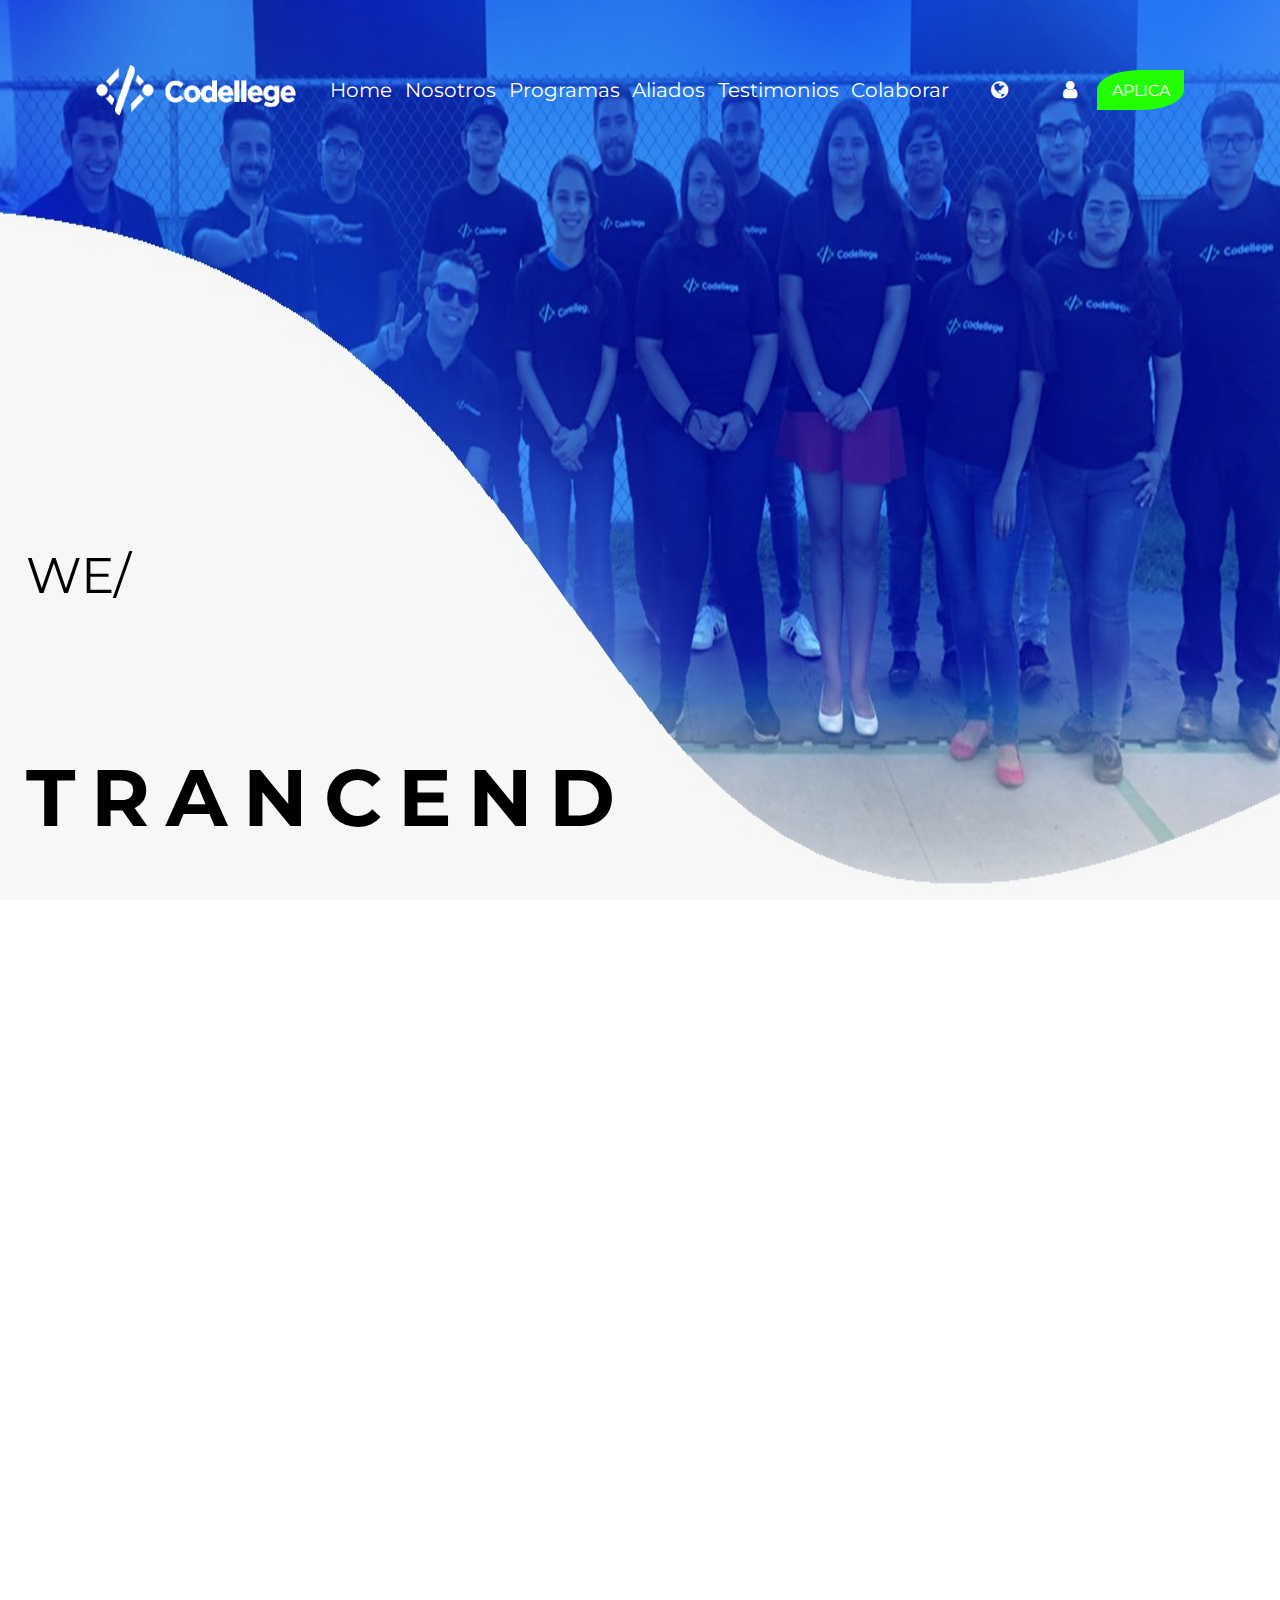
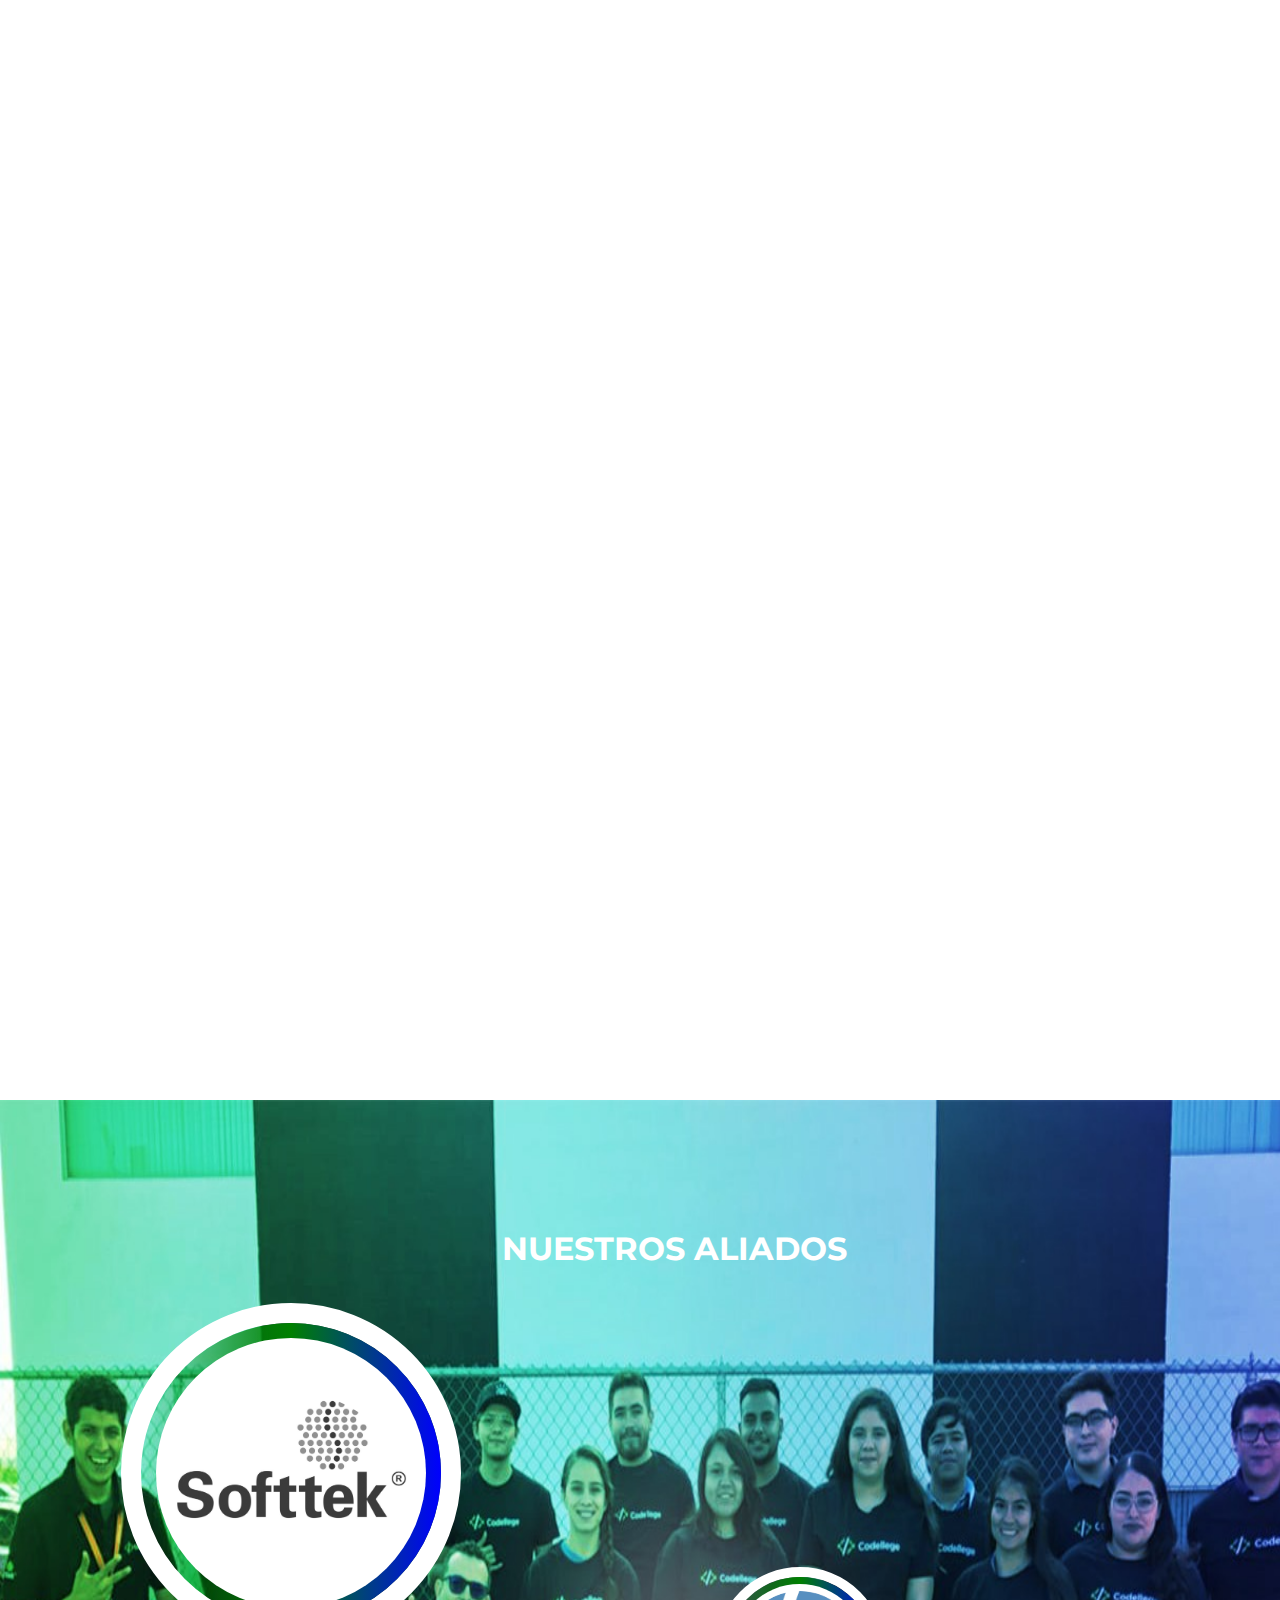
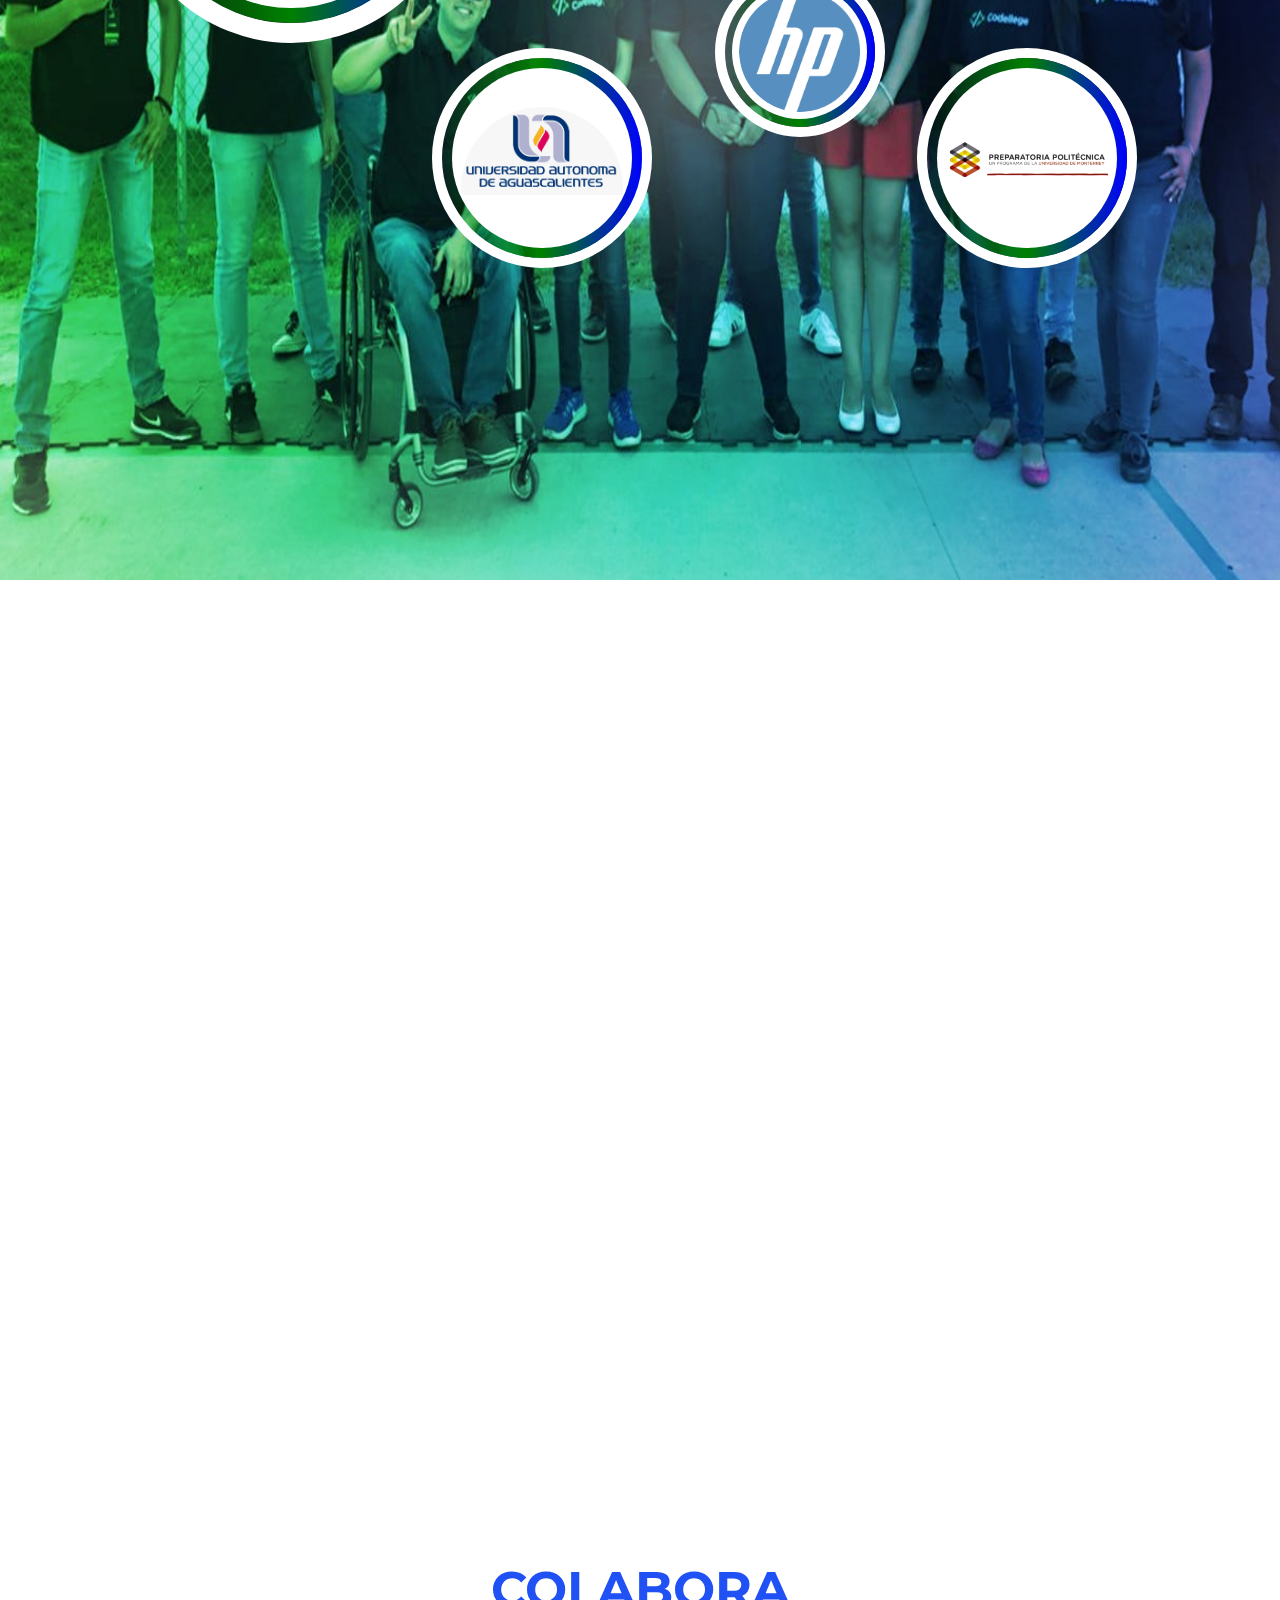
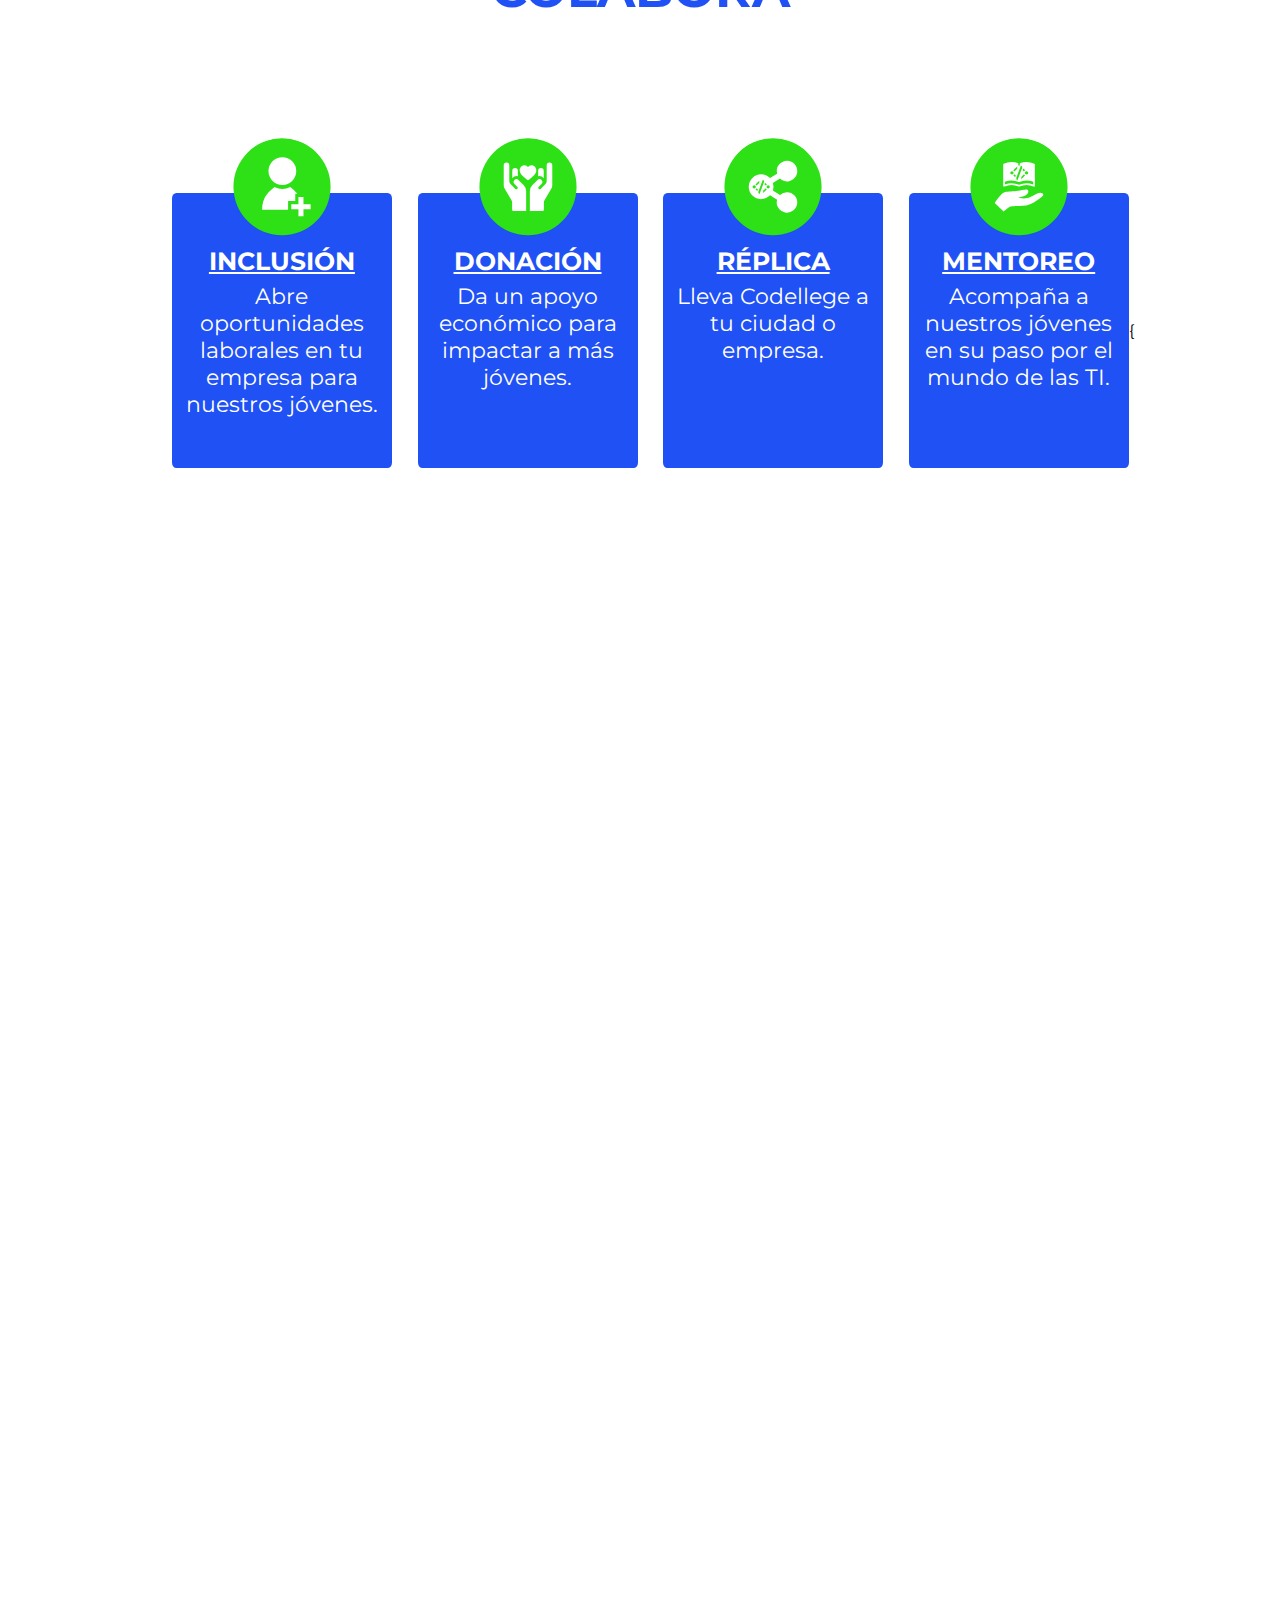
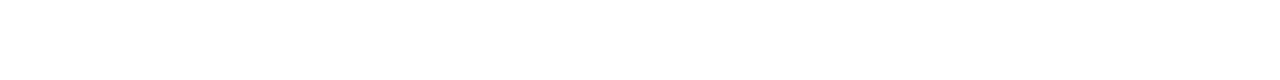
==== commit 98c31a4a: "PracticaFinalCodellege" ====
--- a/index.html
+++ b/index.html
@@ -135,7 +135,7 @@
                 <div class="imgMentoreo"></div>
                 <h2><u>MENTOREO</u></h2>
                 <p>Acompaña a nuestros jóvenes en su paso por el mundo de las TI.</p>
-            </div>
+            </div>{
         </div>
     </section>
     <section id=""></section>
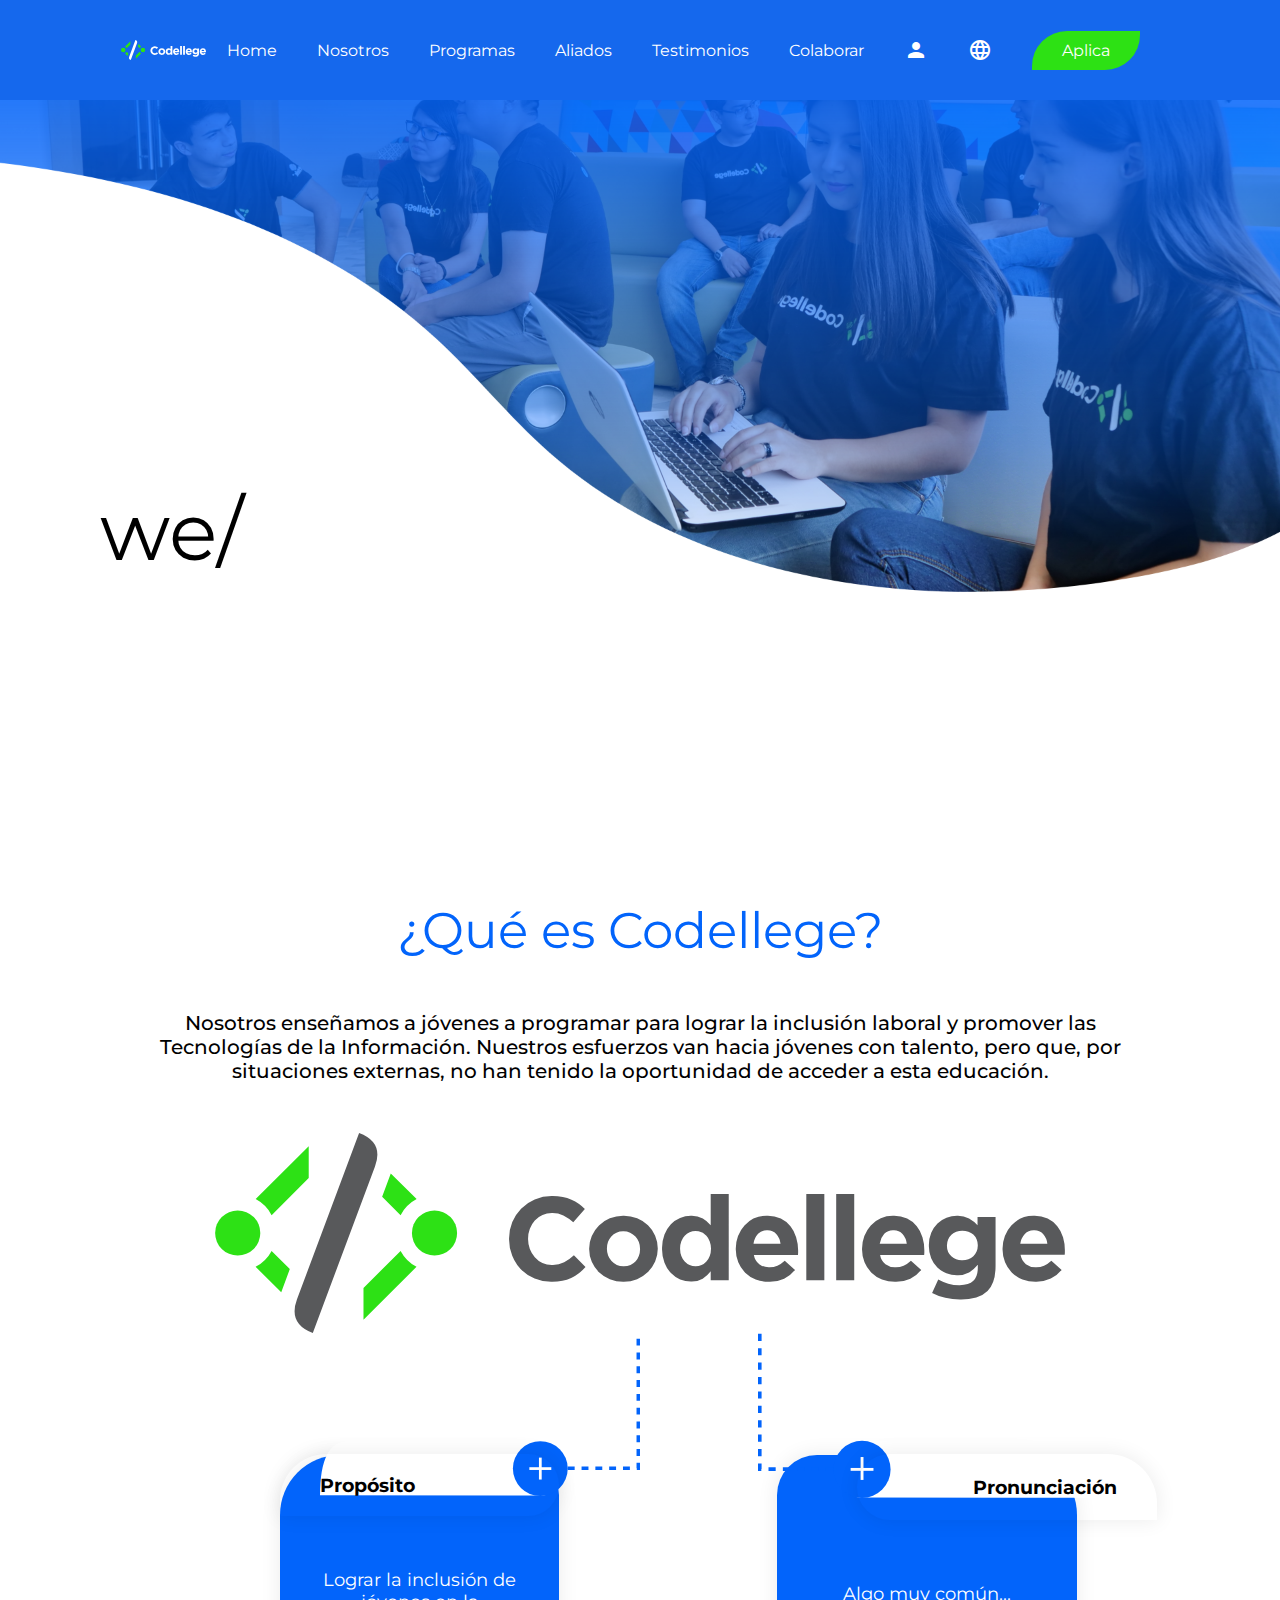
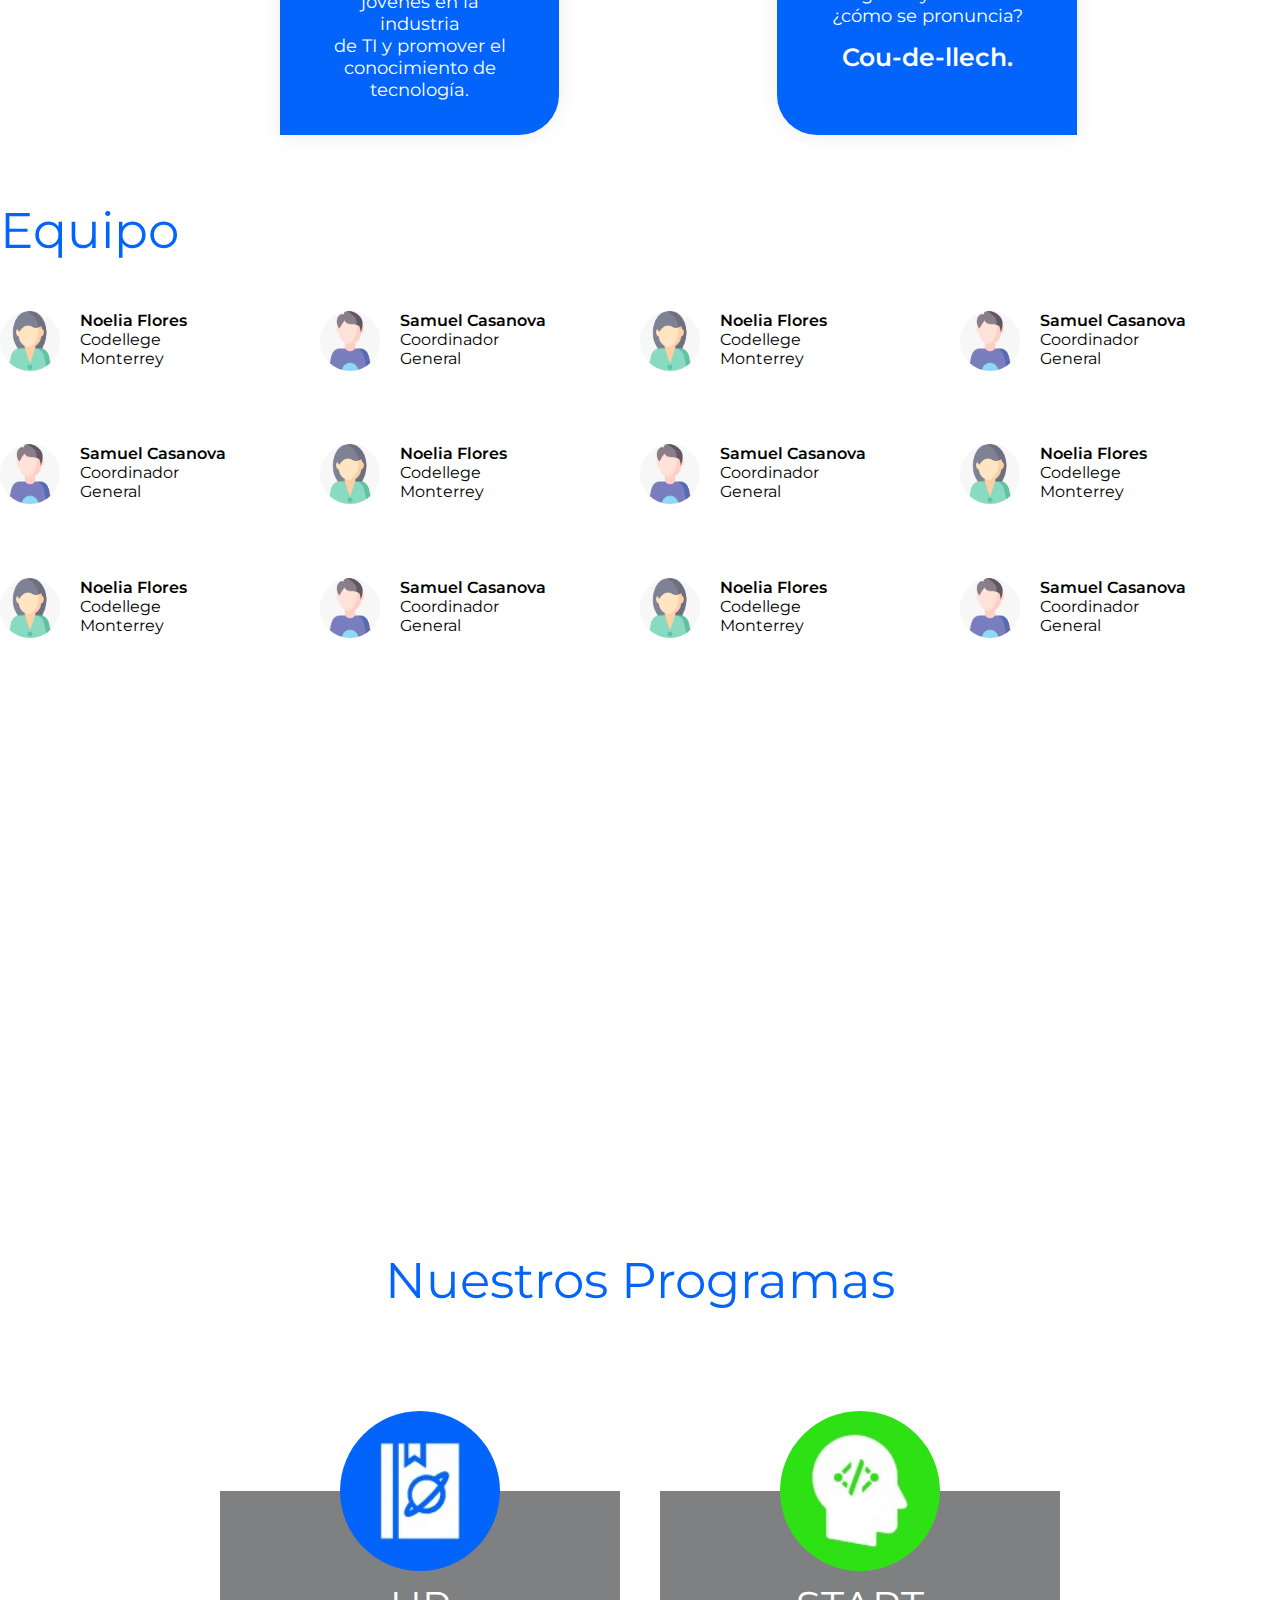
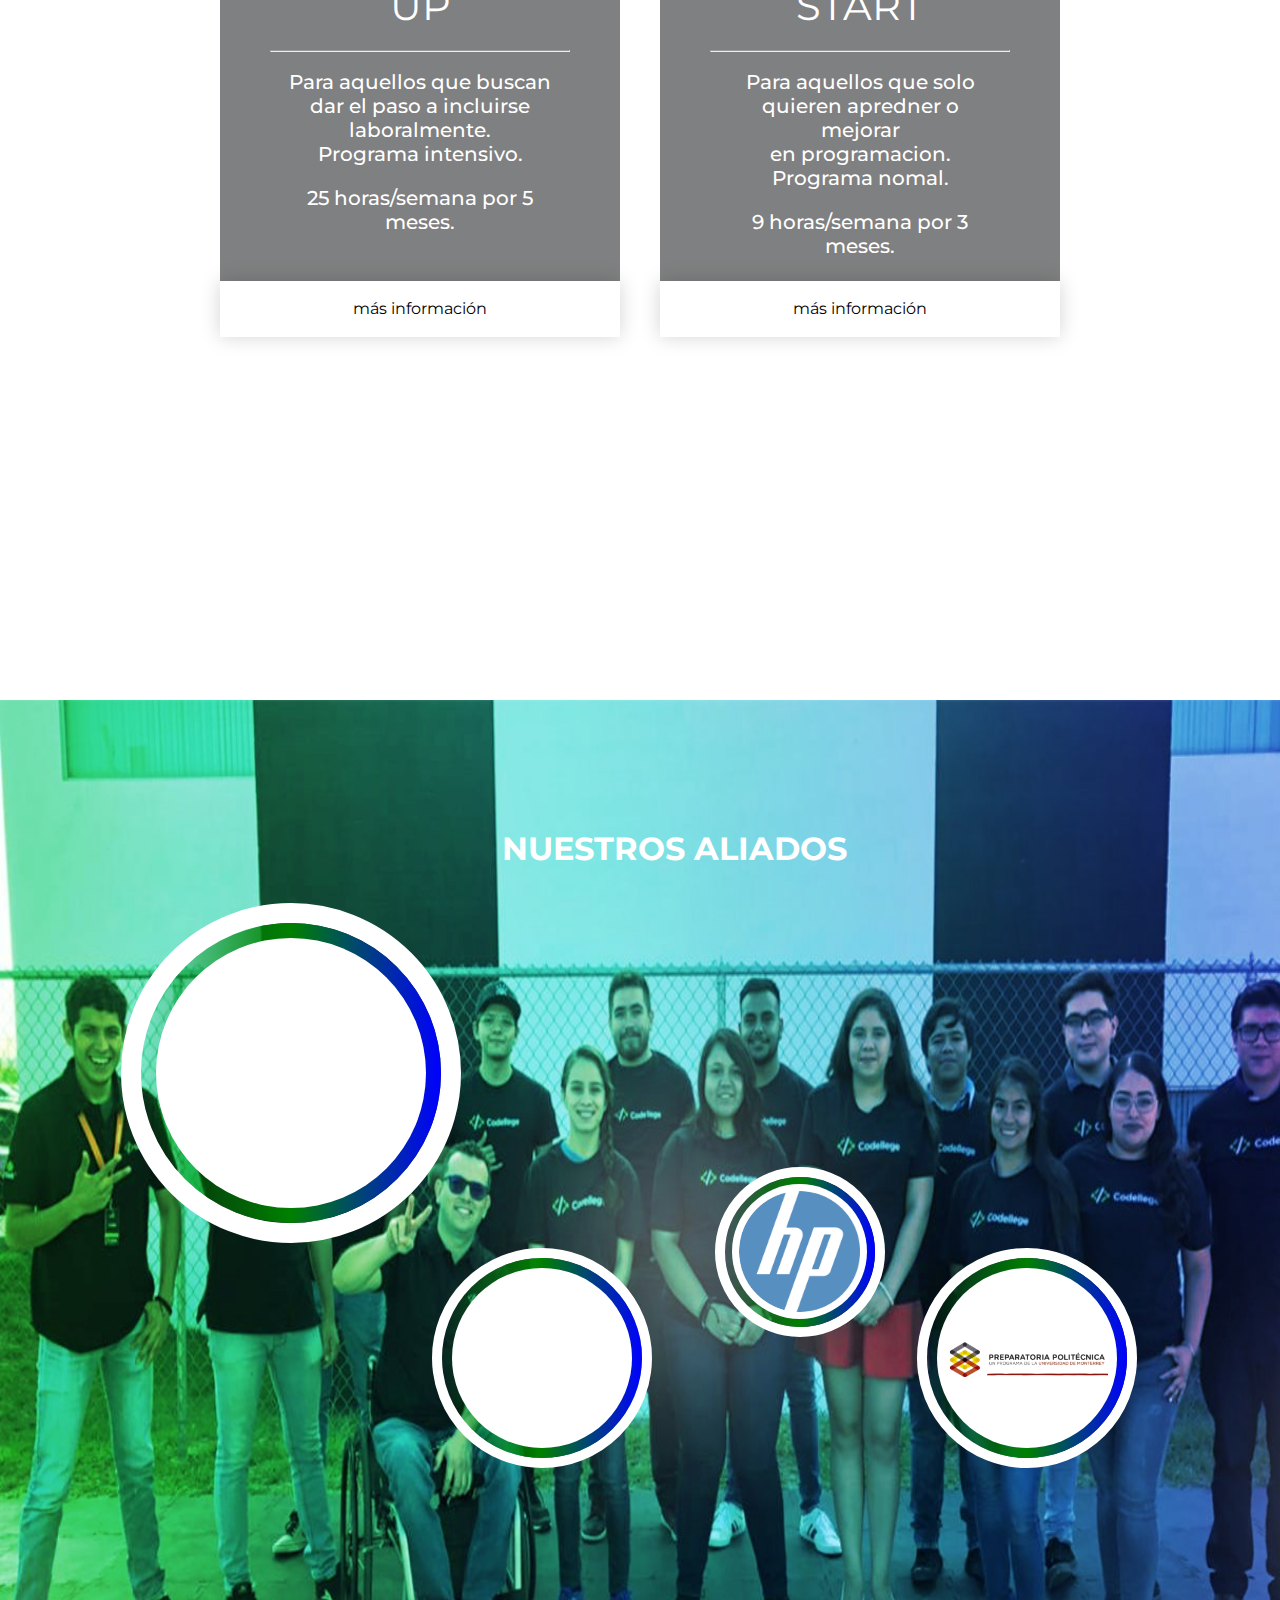
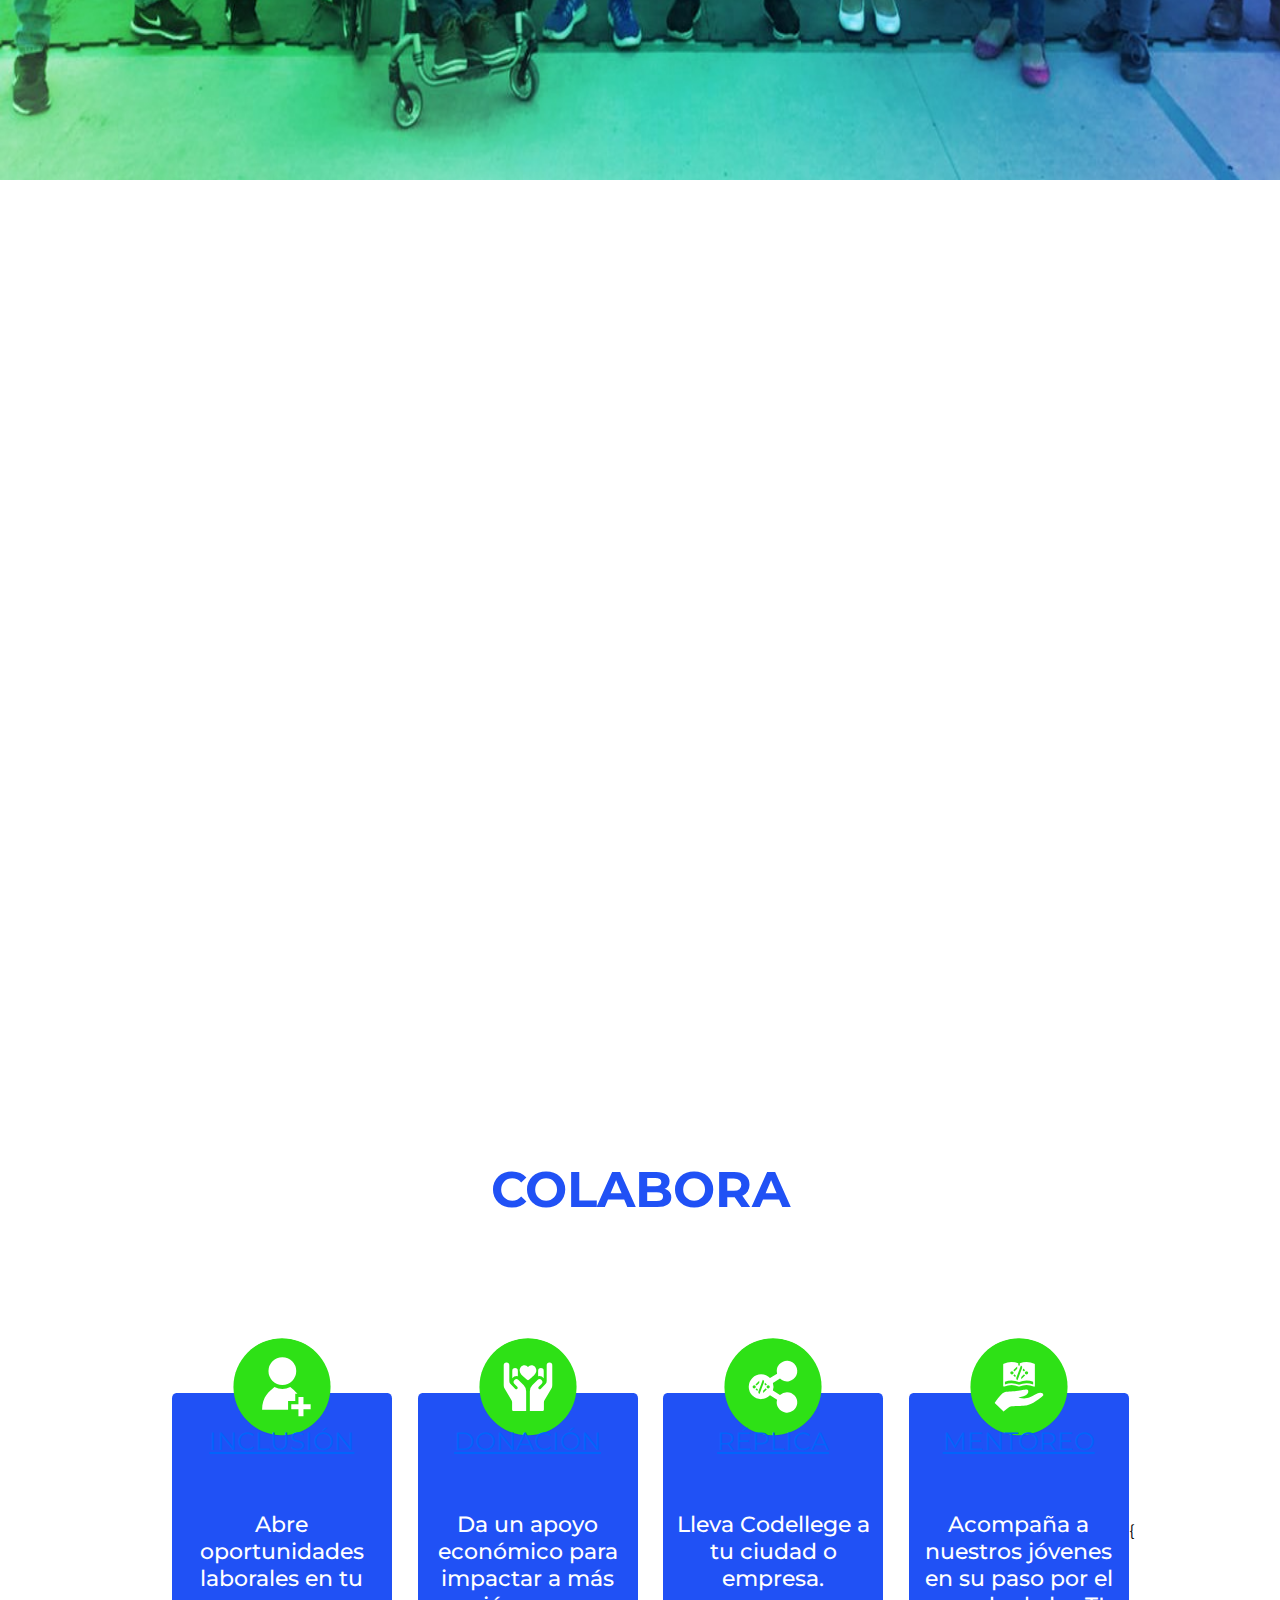
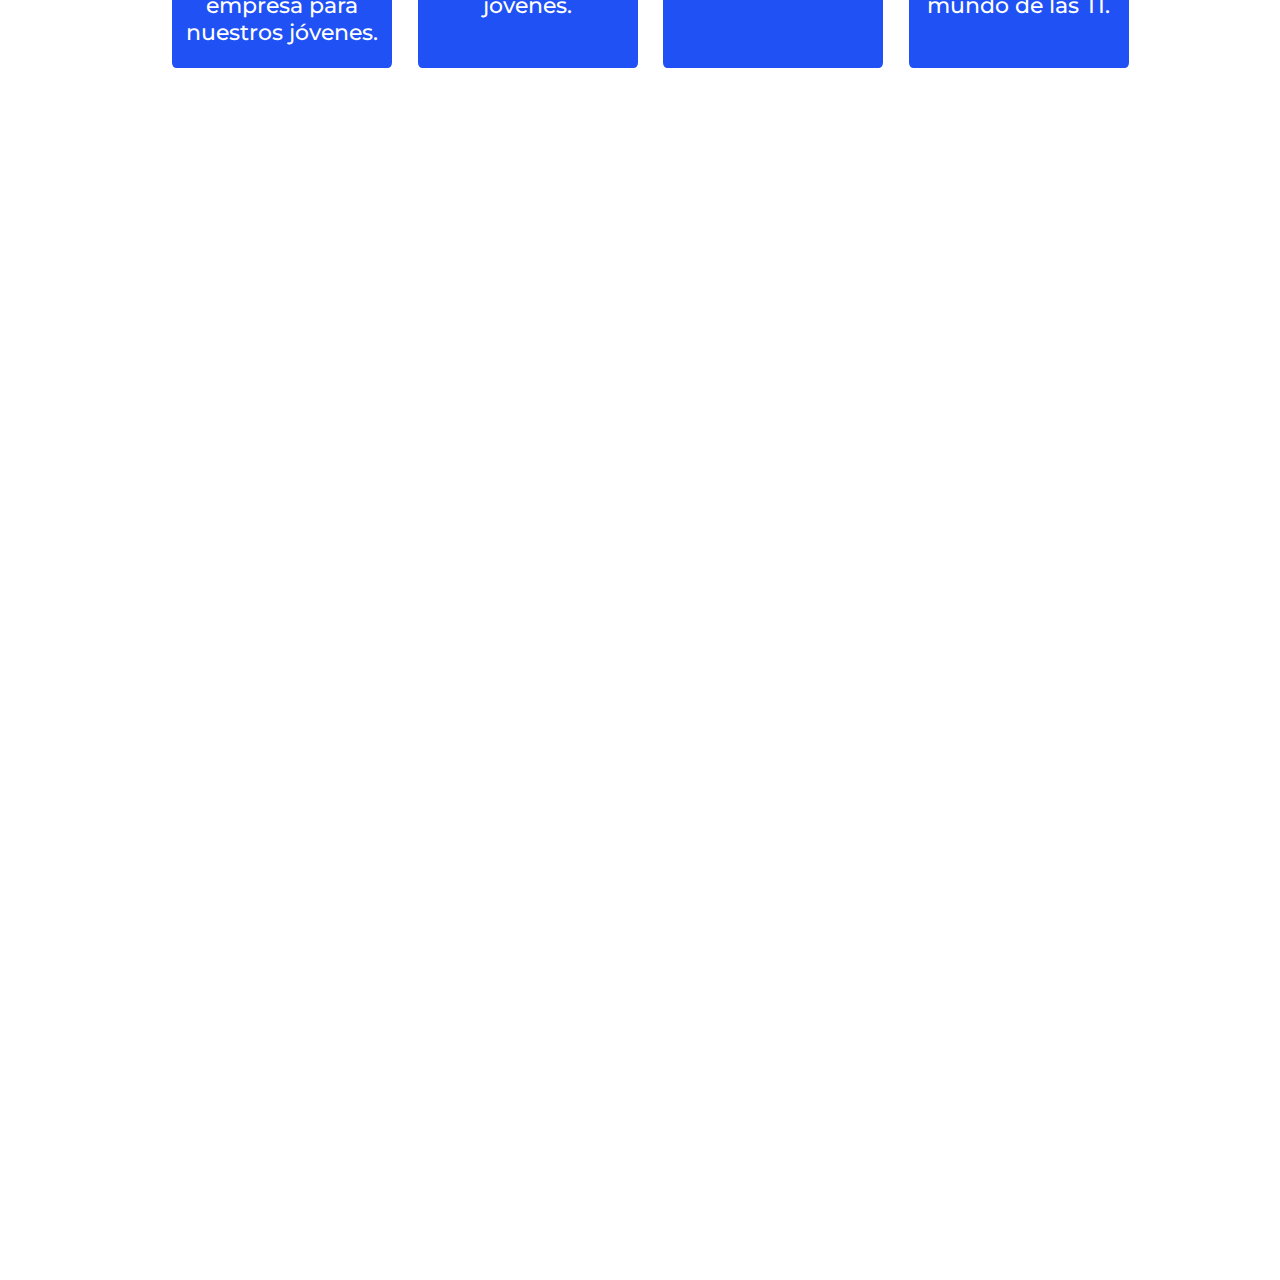
==== commit 0d4d7814: "PracticaFinalCodellege Se agregaron las secciones de Home, Nosotros y Porgramas de devid Incluyen HT" ====
--- a/index.html
+++ b/index.html
@@ -5,68 +5,324 @@
     <meta charset="UTF-8">
     <meta name="viewport" content="width=device-width, initial-scale=1.0">
     <meta http-equiv="X-UA-Compatible" content="ie=edge">
+    <link rel="shortcut icon" href="quasar-logo.png" type="image/x-icon">
+    <link href="https://fonts.googleapis.com/icon?family=Material+Icons" rel="stylesheet">
+    <link href="https://stackpath.bootstrapcdn.com/font-awesome/4.7.0/css/font-awesome.min.css" rel="stylesheet"
+        integrity="sha384-wvfXpqpZZVQGK6TAh5PVlGOfQNHSoD2xbE+QkPxCAFlNEevoEH3Sl0sibVcOQVnN" crossorigin="anonymous">
     <link rel="stylesheet" href="./style.css">
-    <link href="https://stackpath.bootstrapcdn.com/font-awesome/4.7.0/css/font-awesome.min.css" rel="stylesheet" integrity="sha384-wvfXpqpZZVQGK6TAh5PVlGOfQNHSoD2xbE+QkPxCAFlNEevoEH3Sl0sibVcOQVnN" crossorigin="anonymous">
     <!-- <link href="https://fonts.googleapis.com/css?family=Montserrat&display=swap" rel="stylesheet">s -->
     <title>Codellege</title>
 </head>
 
 <body>
-    <section id="home">
-        <div class="navbar">
-            <img src="./Imagenes/whiteCodellege_PNG.png" alt="">
-            <ul>
-                <a href="#home">
-                    <il>Home</il>
-                </a>
-                <a href="#nosotros">
-                    <il>Nosotros</il>
-                </a>
-                <a href="#programas">
-                    <il>Programas</il>
-                </a>
-                <a href="#aliados">
-                    <il>Aliados</il>
-                </a>
-                <a href="#testimonios">
-                    <il>Testimonios</il>
-                </a>
-                <a href="#colaborar">
-                    <il>Colaborar</il>
-                </a>
-            </ul>
-
-            <div class="iconos">
-                <ul>
-                    <li>
-                        <i class="fa fa-globe" aria-hidden="true"></i>
-                        <ul>
-                            <li>Ingles</li>
-                            <li>Español</li>
-                        </ul>
-                    </li>
-                </ul>
-                <i class="fa fa-user" aria-hidden="true"></i>
-            </div>
-            <div class="boton">
-                <p>APLICA</p>
-            </div>
-
-        </div>
-        <div class="letras">
-            <div class="we">
-                <p>WE/</p>
-            </div>
-            <div class="animacion">
-                <h1 class="trancend" data-text="Trancend">Trancend</h1>
-                <!-- <h1 class="code" data-text="Code">Code</h1>
-                <h1 class="learn" data-text="Learn">Learn</h1> -->
-            </div>
-
+    <!-- NavBar -->
+    <nav>
+        <div class="nav-brand"></div>
+        <ul>
+            <li> <a href="#home">Home</a></li>
+            <li> <a href="#about">Nosotros</a> </li>
+            <li> Programas</li>
+            <li>Aliados</li>
+            <li>Testimonios</li>
+            <li>Colaborar</li>
+            <li>
+                <i class="material-icons">person</i>
+            </li>
+            <li>
+                <i class="material-icons">language</i>
+            </li>
+            <li class="cod-btn btn-green">Aplica</li>
+        </ul>
+    </nav>
+    <!-- Header -->
+    <a name="home"></a>
+    <header class="cod-bg-blue">
+        <h1>we/ <br>
+            <span></span>
+            <a name="about"></a>
+        </h1>
+    </header>
+    <!-- Nosotros -->
+    <section class="codellege-main">
+        <div class="cod-container">
+            <!-- Section Codellege -->
+            <h2>¿Qué es Codellege?</h2>
+            <p>
+                Nosotros enseñamos a jóvenes a programar para lograr la inclusión laboral y promover las Tecnologías de
+                la
+                Información. Nuestros esfuerzos van hacia jóvenes con talento, pero que, por situaciones externas, no
+                han tenido
+                la oportunidad de acceder a esta educación.
+            </p>
+            <!-- Subsection Nodes -->
+            <div class="cod-row">
+
+                <div class=" cod-col-12 cod-brand-logo"></div>
+                <div class="cod-col-6 cod-porpouse">
+                    <div class="cod-node-header">
+                        <h3>Propósito</h3>
+                    </div>
+                    <div class="cod-node-text">
+                        <p>Lograr la inclusión de <br> jóvenes en la industria <br> de TI y promover el <br>
+                            conocimiento de
+                            tecnología.</p>
+                    </div>
+                </div>
+                <div class="cod-col-6 cod-pronunciation">
+                    <div class="cod-node-header">
+                        <h3>Pronunciación</h3>
+                    </div>
+                    <div class="cod-node-text">
+                        <p>Algo muy común... <br> ¿cómo se pronuncia? <br> <span>Cou-de-llech.</span>
+                        </p>
+                    </div>
+                </div>
+            </div>
+
+            <!-- Subsection Team -->
+           
         </div>
     </section>
-    <section id="nosotros"></section>
-    <section id="programas"></section>
+
+
+    <section>
+            <h2> Equipo </h2>
+            <div class="cod-slider-wrapper">
+                <div class="cod-slide">
+                    <!-- Primera Pagina -->
+                    <div class="cod-user">
+                        <i class="cod-team-alt"></i>
+                        <ul>
+                            <li> Noelia Flores</li>
+                            <li>Codellege <br> Monterrey</li>
+                        </ul>
+                    </div>
+                    <div class="cod-user">
+                        <i class="cod-team"></i>
+                        <ul>
+                            <li> Samuel Casanova</li>
+                            <li>Coordinador<br>General</li>
+                        </ul>
+                    </div>
+                    <div class="cod-user">
+                        <i class="cod-team-alt"></i>
+                        <ul>
+                            <li> Noelia Flores</li>
+                            <li>Codellege <br> Monterrey</li>
+                        </ul>
+                    </div>
+                    <div class="cod-user">
+                        <i class="cod-team"></i>
+                        <ul>
+                            <li> Samuel Casanova</li>
+                            <li>Coordinador<br>General</li>
+                        </ul>
+                    </div>
+                    <div class="cod-user">
+                        <i class="cod-team-alt"></i>
+                        <ul>
+                            <li> Noelia Flores</li>
+                            <li>Codellege <br> Monterrey</li>
+                        </ul>
+                    </div>
+                    <div class="cod-user">
+                        <i class="cod-team"></i>
+                        <ul>
+                            <li> Samuel Casanova</li>
+                            <li>Coordinador<br>General</li>
+                        </ul>
+                    </div>
+                    <div class="cod-user">
+                        <i class="cod-team-alt"></i>
+                        <ul>
+                            <li> Noelia Flores</li>
+                            <li>Codellege <br> Monterrey</li>
+                        </ul>
+                    </div>
+                    <div class="cod-user">
+                        <i class="cod-team"></i>
+                        <ul>
+                            <li> Samuel Casanova</li>
+                            <li>Coordinador<br>General</li>
+                        </ul>
+                    </div>
+                    <div class="cod-user">
+                        <i class="cod-team-alt"></i>
+                        <ul>
+                            <li> Noelia Flores</li>
+                            <li>Codellege <br> Monterrey</li>
+                        </ul>
+                    </div>
+                    <div class="cod-user">
+                        <i class="cod-team"></i>
+                        <ul>
+                            <li> Samuel Casanova</li>
+                            <li>Coordinador<br>General</li>
+                        </ul>
+                    </div>
+                    <div class="cod-user">
+                        <i class="cod-team-alt"></i>
+                        <ul>
+                            <li> Noelia Flores</li>
+                            <li>Codellege <br> Monterrey</li>
+                        </ul>
+                    </div>
+                    <div class="cod-user">
+                        <i class="cod-team"></i>
+                        <ul>
+                            <li> Samuel Casanova</li>
+                            <li>Coordinador<br>General</li>
+                        </ul>
+                    </div>
+                    <!-- Segunda pagina -->
+                    <div class="cod-user">
+                        <i class="cod-team-alt"></i>
+                        <ul>
+                            <li> Noelia KKKKK</li>
+                            <li>Codellege <br> Monterrey</li>
+                        </ul>
+                    </div>
+                    <div class="cod-user">
+                        <i class="cod-team"></i>
+                        <ul>
+                            <li> Samuel Casanova</li>
+                            <li>Coordinador<br>General</li>
+                        </ul>
+                    </div>
+                    <div class="cod-user">
+                        <i class="cod-team-alt"></i>
+                        <ul>
+                            <li> Noelia Flores</li>
+                            <li>Codellege <br> Monterrey</li>
+                        </ul>
+                    </div>
+                    <div class="cod-user">
+                        <i class="cod-team"></i>
+                        <ul>
+                            <li> Samuel Casanova</li>
+                            <li>Coordinador<br>General</li>
+                        </ul>
+                    </div>
+                    <div class="cod-user">
+                        <i class="cod-team-alt"></i>
+                        <ul>
+                            <li> Noelia Flores</li>
+                            <li>Codellege <br> Monterrey</li>
+                        </ul>
+                    </div>
+                    <div class="cod-user">
+                        <i class="cod-team"></i>
+                        <ul>
+                            <li> Samuel Casanova</li>
+                            <li>Coordinador<br>General</li>
+                        </ul>
+                    </div>
+                    <div class="cod-user">
+                        <i class="cod-team-alt"></i>
+                        <ul>
+                            <li> Noelia Flores</li>
+                            <li>Codellege <br> Monterrey</li>
+                        </ul>
+                    </div>
+                    <div class="cod-user">
+                        <i class="cod-team"></i>
+                        <ul>
+                            <li> Samuel Casanova</li>
+                            <li>Coordinador<br>General</li>
+                        </ul>
+                    </div>
+                    <div class="cod-user">
+                        <i class="cod-team-alt"></i>
+                        <ul>
+                            <li> Noelia Flores</li>
+                            <li>Codellege <br> Monterrey</li>
+                        </ul>
+                    </div>
+                    <div class="cod-user">
+                        <i class="cod-team"></i>
+                        <ul>
+                            <li> Samuel Casanova</li>
+                            <li>Coordinador<br>General</li>
+                        </ul>
+                    </div>
+                    <div class="cod-user">
+                        <i class="cod-team-alt"></i>
+                        <ul>
+                            <li> Noelia Flores</li>
+                            <li>Codellege <br> Monterrey</li>
+                        </ul>
+                    </div>
+                    <div class="cod-user">
+                        <i class="cod-team"></i>
+                        <ul>
+                            <li> Samuel Casanova</li>
+                            <li>Coordinador<br>General</li>
+                        </ul>
+                    </div>
+                    <!-- Tercera pagina -->
+                    <div class="cod-user">
+                        <i class="cod-team-alt"></i>
+                        <ul>
+                            <li> Noelia PPPPP</li>
+                            <li>Codellege <br> Monterrey</li>
+                        </ul>
+                    </div>
+                    <div class="cod-user">
+                        <i class="cod-team"></i>
+                        <ul>
+                            <li> Samuel Casanova</li>
+                            <li>Coordinador<br>General</li>
+                        </ul>
+                    </div>
+                    <div class="cod-user">
+                        <i class="cod-team-alt"></i>
+                        <ul>
+                            <li> Noelia Flores</li>
+                            <li>Codellege <br> Monterrey</li>
+                        </ul>
+                    </div>
+
+                </div>
+                </div> 
+    </section>
+
+
+    <!-- Nuestros Programas -->
+    <section class="codellege-program">
+        <div class="cod-container">
+            <h2>Nuestros Programas</h2>
+            <div class="cod-row">
+                <div class="cod-col-6">
+                    <div class="cod-card">
+                        <i class="cod-program-icon"></i>
+                        <div class="card-info">
+                            <h4>UP</h4>
+                            <hr>
+                            <p>Para aquellos que buscan <br> dar el paso a incluirse <br> laboralmente. <br>
+                                Programa intensivo.</p>
+                            <p>25 horas/semana por 5 meses.</p>
+                        </div>
+                        <a>más información</a>
+                    </div>
+                </div>
+                <div class="cod-col-6">
+                    <div class="cod-card">
+                        <i class="cod-program-icon"></i>
+                        <div class="card-info">
+                            <h4>START</h4>
+                            <hr>
+                            <p>Para aquellos que solo <br> quieren apredner o mejorar <br> en programacion. <br>
+                                Programa nomal.</p>
+                            <p>9 horas/semana por 3 meses.</p>
+                        </div>
+                        <a>más información</a>
+                    </div>
+                </div>
+
+            </div>
+        </div>
+
+    </section>
     <section id="aliados">
         <div class="txtAliados">
             <h1>NUESTROS ALIADOS</h1>
--- a/style.css
+++ b/style.css
@@ -1,584 +1,1000 @@
-    @import url('https://fonts.googleapis.com/css?family=Montserrat&display=swap');
-    html {
-        scroll-behavior: smooth;
-    }
+@import url('https://fonts.googleapis.com/css?family=Montserrat:100,100i,200,200i,300,300i,400,400i,500,500i,600,600i,700,700i,800,800i,900,900i&display=swap');
+/* Global Rules */
+* {
+    font-family: 'Montserrat', sans-serif;
+    scroll-behavior: smooth;
+}
+
+html,
+body,
+ul {
+    margin: 0;
+    padding: 0;
+    list-style: none;
+}
+
+h2 {
+    margin: 0;
+
+    /* text-align: center; */
+    font-weight: normal;
+    font-size: 50px;
+
+    color: #0264FB;
+}
+
+p {
+    margin: 0;
+    padding: 50px 0;
+    font-size: 20px;
+    font-weight: 500;
+    text-align: center;
+}
+
+section {
+    width: 100%;
+    height: 100vh;
+}
+
+.cod-btn {
+    border-radius: 35px 0 35px 0;
+    background: #2DE114;
+    padding: 10px 30px;
+}
+.cod-team-alt{
+    display: block;
+    background: url(Imagenes/Woman.jpeg);
+    background-repeat: no-repeat;
+    background-size: contain;
+    background-position:  center;
+    height: 60px;
+    width: 60px;
+    border-radius: 50%;
+}
+.cod-team{
+    display: block;
+    background: url(Imagenes/Man.jpeg);
+    background-repeat: no-repeat;
+    background-size: contain;
+    background-position:  center;
+    height: 60px;
+    width: 60px;
+    border-radius: 50%;
+}
+
+/* Grid System*/
+.cod-container {
+    width: 1000px;
+    text-align: center;
+
+    display: flex;
+    flex-direction: column;
+    align-items: center;
+}
+
+.cod-row {
+    width: 100vw;
+    display: flex;
+    flex-wrap: wrap;
+}
+
+.cod-col-12 {
+    width: 100vw;
+    display: flex;
+    justify-content: center;
+}
+
+.cod-col-6 {
+    width: 50%;
+    display: flex;
+    justify-content: center;
+
+}
+
+
+/* Navbar Rules */
+nav {
+    z-index: 1020;
+    position: fixed;
+    box-sizing: border-box;
+
+    display: flex;
+    align-items: center;
+    justify-content: space-between;
+
+    top: 0;
+    height: 40px;
+    width: 100%;
+
+    padding: 50px 120px;
+    color: white;
+    background: #1568ED;
+}
+
+.nav-brand {
+    height: 40px;
+    width: 169px;
+
+    background-image: url(/Imagenes/codellege-logo-green.svg);
+    background-repeat: no-repeat;
+    background-size: contain;
+    background-position: center;
+}
+
+nav ul {
+    display: flex;
+}
+
+nav ul li {
+    margin: 0 20px;
+    display: flex;
+    align-items: center;
+}
+nav ul li a{
+    text-decoration: none;
+    color: white;
+}
+/* Header Rules */
+.cod-bg-blue {
+    background: url(/Imagenes/haeder_home_desktop.png);
+    background-repeat: no-repeat;
+    background-size: contain;
+    width: 100vw;
+    height: 100vh;
+    display: flex;
+    align-items: flex-end;
+    justify-content: flex-start;
+}
+
+.cod-bg-blue h1 {
+    margin: 200px 100px;
+    font-size: 80px;
+    font-weight: normal;
+}
+
+.cod-bg-blue h1 span {
+    display: block;
+    height: 120px;
+}
+
+.cod-bg-blue h1 span::before {
+    content: '';
+    font-size: 100px;
+    font-weight: 500;
+    animation: textAnimation 7s infinite linear 0s;
+}
+
+/* Main Section */
+.codellege-main {
+    width: 100vw;
+    display: flex;
+    justify-content: center;
+}
+
+.cod-brand-logo {
+
+    height: 200px;
+
+    background: url(Imagenes/ColorBrand.svg);
+    background-repeat: no-repeat;
+    background-position: center;
+    background-size: contain;
+}
+
+.cod-porpouse {
+    position: relative;
+    height: 500px;
+
+    display: flex;
+    flex-direction: column;
+    overflow-y: hidden;
+}
+.cod-porpouse::before {
+    z-index: 2;
+    height: 500px;
+    content: '';
+    background: url(Imagenes/Proposito.svg);
+    background-repeat: no-repeat;
+    background-size: 50%;
+    background-position: right 0;
+}
+
+.cod-pronunciation {
+    position: relative;
+    height: 500px;
+
+    display: flex;
+    flex-direction: column;
+    overflow-y: hidden;
+}
+.cod-pronunciation::before {
+    z-index: 2;
+    position: relative;
+    height: 500px;
+    content: '';
+
+    background: url(Imagenes/Pronunciation.svg);
+    background-repeat: no-repeat;
+    background-size: 63%;
+    background-position: center 0;
+
+}
+
+.cod-porpouse .cod-node-header{
+    z-index: 2;
+    position: absolute;
+    bottom: 317px;
+    right: 81px;
+
+    width: 199px;
+    height: 62px;
+    padding: 0 40px;
+
+    border-radius: 60px 40px 40px 0;
+    box-shadow: 0 0 20px 1px #00000013;
+
+    display: flex;
+    justify-content: left;
+    align-items: center;
+}
+.cod-porpouse .cod-node-text{
+    position: absolute;
+    z-index: 1;
+
+    bottom: 98px;
+    right: 81px;
+
+    width: 199px;
+    height: 200px;
+    padding: 0 40px;
+    padding-top: 80px;
+
+    border-radius: 60px 40px 40px 0;
+
+    background: #0264FB;
+    color: white;
+    box-shadow: 0 0 20px 1px #00000013;
+
+    display: flex;
+    justify-content: center;
+    align-items: center;
+}
+.cod-pronunciation .cod-node-header{
     
-    body {
-        margin: 0;
-        padding: 0;
-        font-family: 'Montserrat', sans-serif;
-    }
+    z-index: 2;
+    position: absolute;
+    bottom: 313px;
+    left: 217px;
+
+    width: 220px;
+    height: 66px;
+    padding: 0 40px;
+
+    border-radius: 40px 60px 0 40px;
+    box-shadow: 0 0 20px 1px #00000013;
+
+    display: flex;
+    justify-content: flex-end;
+    align-items: center;
+}
+.cod-pronunciation .cod-node-text{
+    position: absolute;
+    z-index: 1;
+
+    bottom: 98px;
+    right: 203px;
+
+    width: 220px;
+    height: 200px;
+    padding: 0 40px;
+    padding-top: 80px;
+
+    border-radius: 40px 60px 0 40px;
+
+    background: #0264FB;
+    color: white;
+    box-shadow: 0 0 20px 1px #00000013;
+
+    display: flex;
+    justify-content: center;
+    align-items: center;
+}
+.cod-node-text h3{
+    font-size: 22px;
+    font-weight: 600
+}
+.cod-node-text p{
+    font-size: 18px;
+    font-weight: 400;
+}
+.cod-node-text p span{
+    font-size: 25px;
+    line-height: 60px;
+    font-weight: 600;
+}
+/* Teams Grid */
+.cod-slider-wrapper{
+    position: relative;
     
-    section {
-        width: 100%;
-        height: 100vh;
-    }
+    margin-top: 50px;
+    width: 100%;
+    overflow: hidden;
+    height: 400px;
+}
+.cod-slide{
+    position: absolute;
+
+    display: grid;
+    width: 300%;
+    height: 400px;
+    grid-template-columns: repeat(12, 1fr);
+    grid-template-rows: repeat(3, 1fr);
+
+    grid-auto-flow: column;
+
+    animation: TeamSlider 15s infinite;
+}
+.cod-user{
+    display: flex;
+}
+.cod-user ul{
+    padding-left: 20px;
+    text-align: left;
+}
+.cod-user ul li:nth-child(1){
+    font-weight: 600;
+}
+.codellege-program {
+    display: flex;
+    justify-content: center;
+    padding: 150px 0;
+}
+.cod-program-icon{
+
+    background-image: url(Imagenes/SaturnBook.jpeg);
+    background-repeat: no-repeat;
+    background-size: 110%;
+    background-position: center;
     
-    #home {
-        background-image: url(./Imagenes/GroupPhoto.jpeg);
-        background-size: 100% 100%;
-        display: flex;
-        justify-content: center;
-    }
+    transform: translateY(50%);
+    border-radius: 50%;
+    display: block;
+    height: 160px;
+    width: 160px;
+}
+.codellege-program .cod-col-6:nth-child(1){
+    justify-content: flex-end;
+}
+.codellege-program .cod-col-6:nth-child(2){
+    justify-content: flex-start;
+}
+.codellege-program .cod-col-6:nth-child(2) .cod-program-icon{
+    background-image: url(Imagenes/PersonCodellege.jpeg);
+}
+.cod-card{
+    width: 400px;
+
+    margin: 20px;
+    display: flex;
+    flex-direction: column;
+    align-items: center;
+}
+.card-info{
+    padding: 50px;
+    background: #7f8081;
+    color: white;
+    height: 290px;
+}
+.card-info p{
+    margin: 0;
+    padding: 10px;
+}
+.card-info h4{
+  margin: 0;
+  padding: 0;
+  margin-top: 40px;
+  margin-bottom: 20px;
+  font-size: 40px;
+  font-weight: normal;
+}
+.cod-card a{
+    height: 56px;
+    width: 100%;
+    line-height: 56px;
     
-    .navbar {
-        display: flex;
-        width: 85%;
-        height: 10vh;
-        align-items: center;
-        position: absolute;
-        top: 5%;
-    }
-    
-    .navbar ul {
-        display: flex;
-        width: 100%;
-        padding: 2%;
-    }
-    
-    .navbar ul>a {
-        text-decoration: none;
-        margin-left: 2%;
-    }
-    
-    .navbar ul il {
-        list-style: none;
-        position: relative;
-        color: white;
-        font-size: 20px;
-    }
-    
-    .navbar img {
-        width: 200px;
-        height: 50px;
-        filter: none;
-    }
-    
-    .navbar .iconos {
-        width: 20%;
-        height: 10vh;
-        display: flex;
-        align-items: center;
-        justify-content: space-around;
-        color: white;
-        font-size: 20px;
-        z-index: 2;
-    }
-    
-    .navbar .boton {
-        width: 150px;
-        height: 40px;
-        display: flex;
-        align-items: center;
-        justify-content: center;
-        background: rgb(34, 255, 0);
-        border-top-left-radius: 50%;
-        border-bottom-right-radius: 50%;
-        color: white;
-    }
-    
-    .iconos ul {
-        margin: 0;
-        padding: 0;
-        width: 25%;
-        cursor: pointer;
-    }
-    
-    .iconos ul li {
-        list-style: none;
-    }
-    
-    .iconos ul li:hover ul {
-        display: block;
-    }
-    
-    .iconos ul li ul {
-        position: absolute;
-        width: 100px;
-        display: none;
-    }
-    
-    .iconos ul li ul li {
-        background: white;
-        color: black;
-        font-size: 20px;
-        display: block;
-    }
-    
-    .iconos ul li ul li:hover {
-        background: grey;
-    }
-    
-    .letras {
-        width: 40%;
-        height: 25vh;
-        position: absolute;
-        bottom: 20%;
-        left: 2%;
-        box-sizing: border-box;
-    }
-    
-    .letras .we {
-        width: 100%;
-        font-size: 50px;
-        /* background: grey; */
-    }
-    
-    .letras .animacion {
-        position: absolute;
-        bottom: -80%;
-    }
-    
-    .letras .animacion h1 {
-        position: relative;
-        text-transform: uppercase;
-        letter-spacing: 0.2em;
-        font-size: 80px;
-        overflow: hidden;
-        text-align: center;
-        color: black;
-        color: transparent;
-    }
-    
-    .letras .animacion h1::before {
-        content: attr(data-text);
-        position: absolute;
-        width: 100%;
-        height: 100%;
-        background: linear-gradient(to right, black, black, black, black, black);
-        background-clip: text;
-        -webkit-background-clip: text;
-        color: transparent;
-        animation: type 4s steps(8) infinite;
-    }
-    
-    @keyframes type {
-        0% {
-            width: 0;
-        }
-        70% {
-            width: 100%;
-        }
-        90% {
-            width: 100%;
-        }
-        100% {
-            width: 0;
-        }
-    }
-    
-    #aliados {
-        width: 1349px;
-        height: 1080px;
-        background: url(./Imagenes/aliadosimg.jpeg);
-        background-size: 100% 100%;
-        position: relative;
-        /* display: flex; */
-    }
-    
-    #aliados .txtAliados {
-        width: 100%;
-        height: 10vh;
-        color: white;
-        position: absolute;
-        top: 10%;
-        display: flex;
-        justify-content: center;
-    }
-    
-    #aliados .imgAliados {
-        width: 100%;
-        height: 1014.31px;
-        position: relative;
-    }
-    
-    .cajaSofttek {
-        width: 300px;
-        height: 300px;
-        border-radius: 50%;
-        border: 20px solid white;
-        position: relative;
-        display: flex;
-        justify-content: center;
-        align-items: center;
-        position: absolute;
-        top: 20%;
-        left: 9%;
-    }
-    
-    .cajaSofttek .borderSofftek {
-        width: 100%;
-        height: 100%;
-        border-radius: 50%;
-        background: linear-gradient(to left, blue, green, transparent);
-        position: absolute;
-        display: flex;
-        justify-content: center;
-        align-items: center;
-    }
-    
-    .cajaSofttek .borderSofftek .FondoImgSofftek {
-        width: 90%;
-        height: 90%;
-        border-radius: 50%;
-        background: white;
-        display: flex;
-        justify-content: center;
-        align-items: center;
-        position: relative;
-        /* background-repeat: no-repeat; */
-    }
-    
-    .cajaSofttek .borderSofftek .FondoImgSofftek .imgSofftek {
-        width: 90%;
-        height: 90%;
-        border-radius: 50%;
-        background: url(./Imagenes/aliadosSofttek.jpeg);
-        background-size: contain;
-        background-repeat: no-repeat;
-        position: absolute;
-        top: 20%;
-    }
-    
-    .cajaUaa {
-        width: 200px;
-        height: 200px;
-        border-radius: 50%;
-        border: 10px solid white;
-        position: relative;
-        display: flex;
-        justify-content: center;
-        align-items: center;
-        position: absolute;
-        top: 54%;
-        left: 32%;
-    }
-    
-    .cajaUaa .borderUaa {
-        width: 100%;
-        height: 100%;
-        border-radius: 50%;
-        background: linear-gradient(to left, blue, green, transparent);
-        position: absolute;
-        display: flex;
-        justify-content: center;
-        align-items: center;
-    }
-    
-    .cajaUaa .borderUaa .FondoImgUaa {
-        width: 90%;
-        height: 90%;
-        border-radius: 50%;
-        background: white;
-        display: flex;
-        justify-content: center;
-        align-items: center;
-        position: relative;
-        /* background-repeat: no-repeat; */
-    }
-    
-    .cajaUaa .borderUaa .FondoImgUaa .imgUaa {
-        width: 90%;
-        height: 90%;
-        border-radius: 50%;
-        background: url(./Imagenes/aliadosUAA.jpeg);
-        background-size: contain;
-        background-repeat: no-repeat;
-        position: absolute;
-        top: 22%;
-    }
-    
-    .cajaHp {
-        width: 150px;
-        height: 150px;
-        border-radius: 50%;
-        border: 10px solid white;
-        position: relative;
-        display: flex;
-        justify-content: center;
-        align-items: center;
-        position: absolute;
-        top: 46%;
-        left: 53%;
-    }
-    
-    .cajaHp .borderHp {
-        width: 100%;
-        height: 100%;
-        border-radius: 50%;
-        background: linear-gradient(to left, blue, green, transparent);
-        position: absolute;
-        display: flex;
-        justify-content: center;
-        align-items: center;
-    }
-    
-    .cajaHp .borderHp .FondoImgHp {
-        width: 90%;
-        height: 90%;
-        border-radius: 50%;
-        background: white;
-        display: flex;
-        justify-content: center;
-        align-items: center;
-        position: relative;
-        /* background-repeat: no-repeat; */
-    }
-    
-    .cajaHp .borderHp .FondoImgHp {
-        width: 90%;
-        height: 90%;
-        border-radius: 50%;
-        background: white;
-        display: flex;
-        justify-content: center;
-        align-items: center;
-        position: relative;
-        /* background-repeat: no-repeat; */
-    }
-    
-    .cajaHp .borderHp .FondoImgHp .imgHp {
-        width: 90%;
-        height: 90%;
-        border-radius: 50%;
-        background: url(./Imagenes/aliadosHP.jpeg);
-        background-size: contain;
-        background-repeat: no-repeat;
-        position: absolute;
-        top: 5%;
-    }
-    
-    .cajaPolitec {
-        width: 200px;
-        height: 200px;
-        border-radius: 50%;
-        border: 10px solid white;
-        position: relative;
-        display: flex;
-        justify-content: center;
-        align-items: center;
-        position: absolute;
-        top: 54%;
-        left: 68%;
-    }
-    
-    .cajaPolitec .borderPolitec {
-        width: 100%;
-        height: 100%;
-        border-radius: 50%;
-        background: linear-gradient(to left, blue, green, transparent);
-        position: absolute;
-        display: flex;
-        justify-content: center;
-        align-items: center;
-    }
-    
-    .cajaPolitec .borderPolitec .FondoImgPolitec {
-        width: 90%;
-        height: 90%;
-        border-radius: 50%;
-        background: white;
-        display: flex;
-        justify-content: center;
-        align-items: center;
-        position: relative;
-        /* background-repeat: no-repeat; */
-    }
-    
-    .cajaPolitec .borderPolitec .FondoImgPolitec {
-        width: 90%;
-        height: 90%;
-        border-radius: 50%;
-        background: white;
-        display: flex;
-        justify-content: center;
-        align-items: center;
-        position: relative;
-        /* background-repeat: no-repeat; */
-    }
-    
-    .cajaPolitec .borderPolitec .FondoImgPolitec .imgPolitec {
-        width: 90%;
-        height: 90%;
-        /* border-radius: 50%; */
-        background: url(./Imagenes/preparatoria_PNG.png);
-        background-size: contain;
-        background-repeat: no-repeat;
-        position: absolute;
-        top: 40%;
-    }
-    
-    #colaborar {
-        width: 100%;
-        height: 100vh;
-        position: relative;
-    }
-    
-    #colaborar .txtColaborar {
-        width: 100%;
-        height: 10vh;
-        color: black;
-        position: absolute;
-        top: 5%;
-        color: rgb(32, 81, 245);
-        font-size: 25px;
-        display: flex;
-        justify-content: center;
-    }
-    
-    #colaborar .contenido {
-        width: 100%;
-        height: 100%;
-        position: relative;
-        display: flex;
-        justify-content: center;
-        align-items: center;
-    }
-    
-    .contenido .inclucion {
-        width: 220px;
-        height: 275px;
-        background: rgb(32, 81, 245);
-        margin-left: 2%;
-        box-sizing: border-box;
-        color: white;
-        position: relative;
-        display: flex;
-        justify-content: center;
-        border-radius: 2%;
-    }
-    
-    .contenido .inclucion h2 {
-        text-align: center;
-        font-size: 25px;
-        position: absolute;
-        top: 12%;
-    }
-    
-    .contenido .inclucion p {
-        text-align: center;
-        font-size: 22px;
-        position: absolute;
-        top: 25%;
-    }
-    
-    .inclucion .imgInclusion {
-        width: 100px;
-        height: 100px;
-        border-radius: 50%;
-        background: url(./Imagenes/colaborar_inclusion.svg);
-        background-size: contain;
-        position: absolute;
-        top: -20%;
-    }
-    
-    .contenido .donacion {
-        width: 220px;
-        height: 275px;
-        background: rgb(32, 81, 245);
-        margin-left: 2%;
-        box-sizing: border-box;
-        position: relative;
-        color: white;
-        display: flex;
-        justify-content: center;
-        border-radius: 2%;
-    }
-    
-    .donacion .imgDonacion {
-        width: 100px;
-        height: 100px;
-        border-radius: 50%;
-        position: absolute;
-        top: -20%;
-        background: url(./Imagenes/colaborar_donacion.svg);
-        background-size: contain;
-    }
-    
-    .contenido .donacion h2 {
-        text-align: center;
-        font-size: 25px;
-        position: absolute;
-        top: 12%;
-    }
-    
-    .contenido .donacion p {
-        text-align: center;
-        font-size: 22px;
-        position: absolute;
-        top: 25%;
-    }
-    
-    .contenido .replica {
-        width: 220px;
-        height: 275px;
-        background: rgb(32, 81, 245);
-        margin-left: 2%;
-        box-sizing: border-box;
-        position: relative;
-        color: white;
-        display: flex;
-        justify-content: center;
-        border-radius: 2%;
-    }
-    
-    .replica .imgReplica {
-        width: 100px;
-        height: 100px;
-        border-radius: 50%;
-        position: absolute;
-        top: -20%;
-        background: url(./Imagenes/colaborar_replicar.svg);
-        background-size: 100% 100%;
-    }
-    
-    .contenido .replica h2 {
-        text-align: center;
-        font-size: 25px;
-        position: absolute;
-        top: 12%;
-    }
-    
-    .contenido .replica p {
-        text-align: center;
-        font-size: 22px;
-        position: absolute;
-        top: 25%;
-    }
-    
-    .contenido .mentoreo {
-        width: 220px;
-        height: 275px;
-        background: rgb(32, 81, 245);
-        margin-left: 2%;
-        box-sizing: border-box;
-        position: relative;
-        color: white;
-        display: flex;
-        justify-content: center;
-        border-radius: 2%;
-    }
-    
-    .contenido .mentoreo h2 {
-        text-align: center;
-        font-size: 25px;
-        position: absolute;
-        top: 12%;
-    }
-    
-    .contenido .mentoreo p {
-        text-align: center;
-        font-size: 22px;
-        position: absolute;
-        top: 25%;
-    }
-    
-    .mentoreo .imgMentoreo {
-        width: 100px;
-        height: 100px;
-        border-radius: 50%;
-        position: absolute;
-        top: -20%;
-        background: url(./Imagenes/colaborar_mentoreo.svg);
-        background-size: 100% 100%;
-    }+    background: #ffffff;
+    box-shadow: 0 0 20px 0 #0000002c;
+}
+
+#aliados {
+    width: 1349px;
+    height: 1080px;
+    background: url(./Imagenes/aliadosimg.jpeg);
+    background-size: 100% 100%;
+    position: relative;
+    /* display: flex; */
+}
+
+#aliados .txtAliados {
+    width: 100%;
+    height: 10vh;
+    color: white;
+    position: absolute;
+    top: 10%;
+    display: flex;
+    justify-content: center;
+}
+
+#aliados .imgAliados {
+    width: 100%;
+    height: 1014.31px;
+    position: relative;
+}
+
+.cajaSofttek {
+    width: 300px;
+    height: 300px;
+    border-radius: 50%;
+    border: 20px solid white;
+    position: relative;
+    display: flex;
+    justify-content: center;
+    align-items: center;
+    position: absolute;
+    top: 20%;
+    left: 9%;
+}
+
+.cajaSofttek .borderSofftek {
+    width: 100%;
+    height: 100%;
+    border-radius: 50%;
+    background: linear-gradient(to left, blue, green, transparent);
+    position: absolute;
+    display: flex;
+    justify-content: center;
+    align-items: center;
+}
+
+.cajaSofttek .borderSofftek .FondoImgSofftek {
+    width: 90%;
+    height: 90%;
+    border-radius: 50%;
+    background: white;
+    display: flex;
+    justify-content: center;
+    align-items: center;
+    position: relative;
+    /* background-repeat: no-repeat; */
+}
+
+.cajaSofttek .borderSofftek .FondoImgSofftek .imgSofftek {
+    width: 90%;
+    height: 90%;
+    border-radius: 50%;
+    background: url(./Imagenes/aliadosSofttek.jpeg);
+    background-size: contain;
+    background-repeat: no-repeat;
+    position: absolute;
+    top: 20%;
+}
+
+.cajaUaa {
+    width: 200px;
+    height: 200px;
+    border-radius: 50%;
+    border: 10px solid white;
+    position: relative;
+    display: flex;
+    justify-content: center;
+    align-items: center;
+    position: absolute;
+    top: 54%;
+    left: 32%;
+}
+
+.cajaUaa .borderUaa {
+    width: 100%;
+    height: 100%;
+    border-radius: 50%;
+    background: linear-gradient(to left, blue, green, transparent);
+    position: absolute;
+    display: flex;
+    justify-content: center;
+    align-items: center;
+}
+
+.cajaUaa .borderUaa .FondoImgUaa {
+    width: 90%;
+    height: 90%;
+    border-radius: 50%;
+    background: white;
+    display: flex;
+    justify-content: center;
+    align-items: center;
+    position: relative;
+    /* background-repeat: no-repeat; */
+}
+
+.cajaUaa .borderUaa .FondoImgUaa .imgUaa {
+    width: 90%;
+    height: 90%;
+    border-radius: 50%;
+    background: url(./Imagenes/aliadosUAA.jpeg);
+    background-size: contain;
+    background-repeat: no-repeat;
+    position: absolute;
+    top: 22%;
+}
+
+.cajaHp {
+    width: 150px;
+    height: 150px;
+    border-radius: 50%;
+    border: 10px solid white;
+    position: relative;
+    display: flex;
+    justify-content: center;
+    align-items: center;
+    position: absolute;
+    top: 46%;
+    left: 53%;
+}
+
+.cajaHp .borderHp {
+    width: 100%;
+    height: 100%;
+    border-radius: 50%;
+    background: linear-gradient(to left, blue, green, transparent);
+    position: absolute;
+    display: flex;
+    justify-content: center;
+    align-items: center;
+}
+
+.cajaHp .borderHp .FondoImgHp {
+    width: 90%;
+    height: 90%;
+    border-radius: 50%;
+    background: white;
+    display: flex;
+    justify-content: center;
+    align-items: center;
+    position: relative;
+    /* background-repeat: no-repeat; */
+}
+
+.cajaHp .borderHp .FondoImgHp {
+    width: 90%;
+    height: 90%;
+    border-radius: 50%;
+    background: white;
+    display: flex;
+    justify-content: center;
+    align-items: center;
+    position: relative;
+    /* background-repeat: no-repeat; */
+}
+
+.cajaHp .borderHp .FondoImgHp .imgHp {
+    width: 90%;
+    height: 90%;
+    border-radius: 50%;
+    background: url(./Imagenes/aliadosHP.jpeg);
+    background-size: contain;
+    background-repeat: no-repeat;
+    position: absolute;
+    top: 5%;
+}
+
+.cajaPolitec {
+    width: 200px;
+    height: 200px;
+    border-radius: 50%;
+    border: 10px solid white;
+    position: relative;
+    display: flex;
+    justify-content: center;
+    align-items: center;
+    position: absolute;
+    top: 54%;
+    left: 68%;
+}
+
+.cajaPolitec .borderPolitec {
+    width: 100%;
+    height: 100%;
+    border-radius: 50%;
+    background: linear-gradient(to left, blue, green, transparent);
+    position: absolute;
+    display: flex;
+    justify-content: center;
+    align-items: center;
+}
+
+.cajaPolitec .borderPolitec .FondoImgPolitec {
+    width: 90%;
+    height: 90%;
+    border-radius: 50%;
+    background: white;
+    display: flex;
+    justify-content: center;
+    align-items: center;
+    position: relative;
+    /* background-repeat: no-repeat; */
+}
+
+.cajaPolitec .borderPolitec .FondoImgPolitec {
+    width: 90%;
+    height: 90%;
+    border-radius: 50%;
+    background: white;
+    display: flex;
+    justify-content: center;
+    align-items: center;
+    position: relative;
+    /* background-repeat: no-repeat; */
+}
+
+.cajaPolitec .borderPolitec .FondoImgPolitec .imgPolitec {
+    width: 90%;
+    height: 90%;
+    /* border-radius: 50%; */
+    background: url(./Imagenes/preparatoria_PNG.png);
+    background-size: contain;
+    background-repeat: no-repeat;
+    position: absolute;
+    top: 40%;
+}
+
+#colaborar {
+    width: 100%;
+    height: 100vh;
+    position: relative;
+}
+
+#colaborar .txtColaborar {
+    width: 100%;
+    height: 10vh;
+    color: black;
+    position: absolute;
+    top: 5%;
+    color: rgb(32, 81, 245);
+    font-size: 25px;
+    display: flex;
+    justify-content: center;
+}
+
+#colaborar .contenido {
+    width: 100%;
+    height: 100%;
+    position: relative;
+    display: flex;
+    justify-content: center;
+    align-items: center;
+}
+
+.contenido .inclucion {
+    width: 220px;
+    height: 275px;
+    background: rgb(32, 81, 245);
+    margin-left: 2%;
+    box-sizing: border-box;
+    color: white;
+    position: relative;
+    display: flex;
+    justify-content: center;
+    border-radius: 2%;
+}
+
+.contenido .inclucion h2 {
+    text-align: center;
+    font-size: 25px;
+    position: absolute;
+    top: 12%;
+}
+
+.contenido .inclucion p {
+    text-align: center;
+    font-size: 22px;
+    position: absolute;
+    top: 25%;
+}
+
+.inclucion .imgInclusion {
+    width: 100px;
+    height: 100px;
+    border-radius: 50%;
+    background: url(./Imagenes/colaborar_inclusion.svg);
+    background-size: contain;
+    position: absolute;
+    top: -20%;
+}
+
+.contenido .donacion {
+    width: 220px;
+    height: 275px;
+    background: rgb(32, 81, 245);
+    margin-left: 2%;
+    box-sizing: border-box;
+    position: relative;
+    color: white;
+    display: flex;
+    justify-content: center;
+    border-radius: 2%;
+}
+
+.donacion .imgDonacion {
+    width: 100px;
+    height: 100px;
+    border-radius: 50%;
+    position: absolute;
+    top: -20%;
+    background: url(./Imagenes/colaborar_donacion.svg);
+    background-size: contain;
+}
+
+.contenido .donacion h2 {
+    text-align: center;
+    font-size: 25px;
+    position: absolute;
+    top: 12%;
+}
+
+.contenido .donacion p {
+    text-align: center;
+    font-size: 22px;
+    position: absolute;
+    top: 25%;
+}
+
+.contenido .replica {
+    width: 220px;
+    height: 275px;
+    background: rgb(32, 81, 245);
+    margin-left: 2%;
+    box-sizing: border-box;
+    position: relative;
+    color: white;
+    display: flex;
+    justify-content: center;
+    border-radius: 2%;
+}
+
+.replica .imgReplica {
+    width: 100px;
+    height: 100px;
+    border-radius: 50%;
+    position: absolute;
+    top: -20%;
+    background: url(./Imagenes/colaborar_replicar.svg);
+    background-size: 100% 100%;
+}
+
+.contenido .replica h2 {
+    text-align: center;
+    font-size: 25px;
+    position: absolute;
+    top: 12%;
+}
+
+.contenido .replica p {
+    text-align: center;
+    font-size: 22px;
+    position: absolute;
+    top: 25%;
+}
+
+.contenido .mentoreo {
+    width: 220px;
+    height: 275px;
+    background: rgb(32, 81, 245);
+    margin-left: 2%;
+    box-sizing: border-box;
+    position: relative;
+    color: white;
+    display: flex;
+    justify-content: center;
+    border-radius: 2%;
+}
+
+.contenido .mentoreo h2 {
+    text-align: center;
+    font-size: 25px;
+    position: absolute;
+    top: 12%;
+}
+
+.contenido .mentoreo p {
+    text-align: center;
+    font-size: 22px;
+    position: absolute;
+    top: 25%;
+}
+
+.mentoreo .imgMentoreo {
+    width: 100px;
+    height: 100px;
+    border-radius: 50%;
+    position: absolute;
+    top: -20%;
+    background: url(./Imagenes/colaborar_mentoreo.svg);
+    background-size: 100% 100%;
+}
+/* Animations */
+@keyframes textAnimation {
+    0% {
+        content: ' ';
+    }
+
+    2.7% {
+        content: 'C';
+    }
+
+    5.4% {
+        content: 'Co';
+    }
+
+    8.1% {
+        content: 'Cod';
+    }
+
+    10.8% {
+        content: 'Code';
+    }
+
+    13.5% {
+        content: 'Cod';
+    }
+
+    16.2% {
+        content: 'Co ';
+    }
+
+    18.9% {
+        content: 'C';
+    }
+
+    21.6% {
+        content: ' ';
+    }
+
+    24.3% {
+        content: 'L';
+    }
+
+    27% {
+        content: 'Le';
+    }
+
+    29.7% {
+        content: 'Lea';
+    }
+
+    32.4% {
+        content: 'Lear';
+    }
+
+    35.1% {
+        content: 'Learn';
+    }
+
+    37.8% {
+        content: 'Lear';
+    }
+
+    40.5% {
+        content: 'Lea';
+    }
+
+    43.2% {
+        content: 'Le';
+    }
+
+    45.9% {
+        content: 'L';
+    }
+
+    48.6% {
+        content: '';
+    }
+
+    51.3% {
+        content: 'T';
+    }
+
+    54% {
+        content: 'Tr';
+    }
+
+    56.7% {
+        content: 'Tra';
+    }
+
+    59.4% {
+        content: 'Tran';
+    }
+
+    62.1% {
+        content: 'Trans';
+    }
+
+    64.8% {
+        content: 'Transc';
+    }
+
+    67.5% {
+        content: 'Transce';
+    }
+
+    70.2% {
+        content: 'Transcen';
+    }
+
+    72.9% {
+        content: 'Transcend';
+    }
+
+    75.6% {
+        content: 'Transcen';
+    }
+
+    78.3% {
+        content: 'Transce';
+    }
+
+    81% {
+        content: 'Transc';
+    }
+
+    83.7% {
+        content: 'Trans';
+    }
+
+    86.4% {
+        content: 'Tran';
+    }
+
+    89.1% {
+        content: 'Tra';
+    }
+
+    92% {
+        content: 'Tr';
+    }
+
+    94.5% {
+        content: 'T';
+    }
+
+    98% {
+        content: '';
+    }
+
+    100% {
+        content: '';
+    }
+}
+@keyframes TeamSlider{
+    0%{
+        left: 0;
+    }
+    30%{
+        left: 0;
+    }
+    35%{
+        left: -100%;
+    }
+    65%{
+        left: -100%;
+    }
+    70%{
+        left: -200%;
+    }
+    95%{
+        left: -200%;
+    }
+    100%{
+        left: 0;
+    }
+}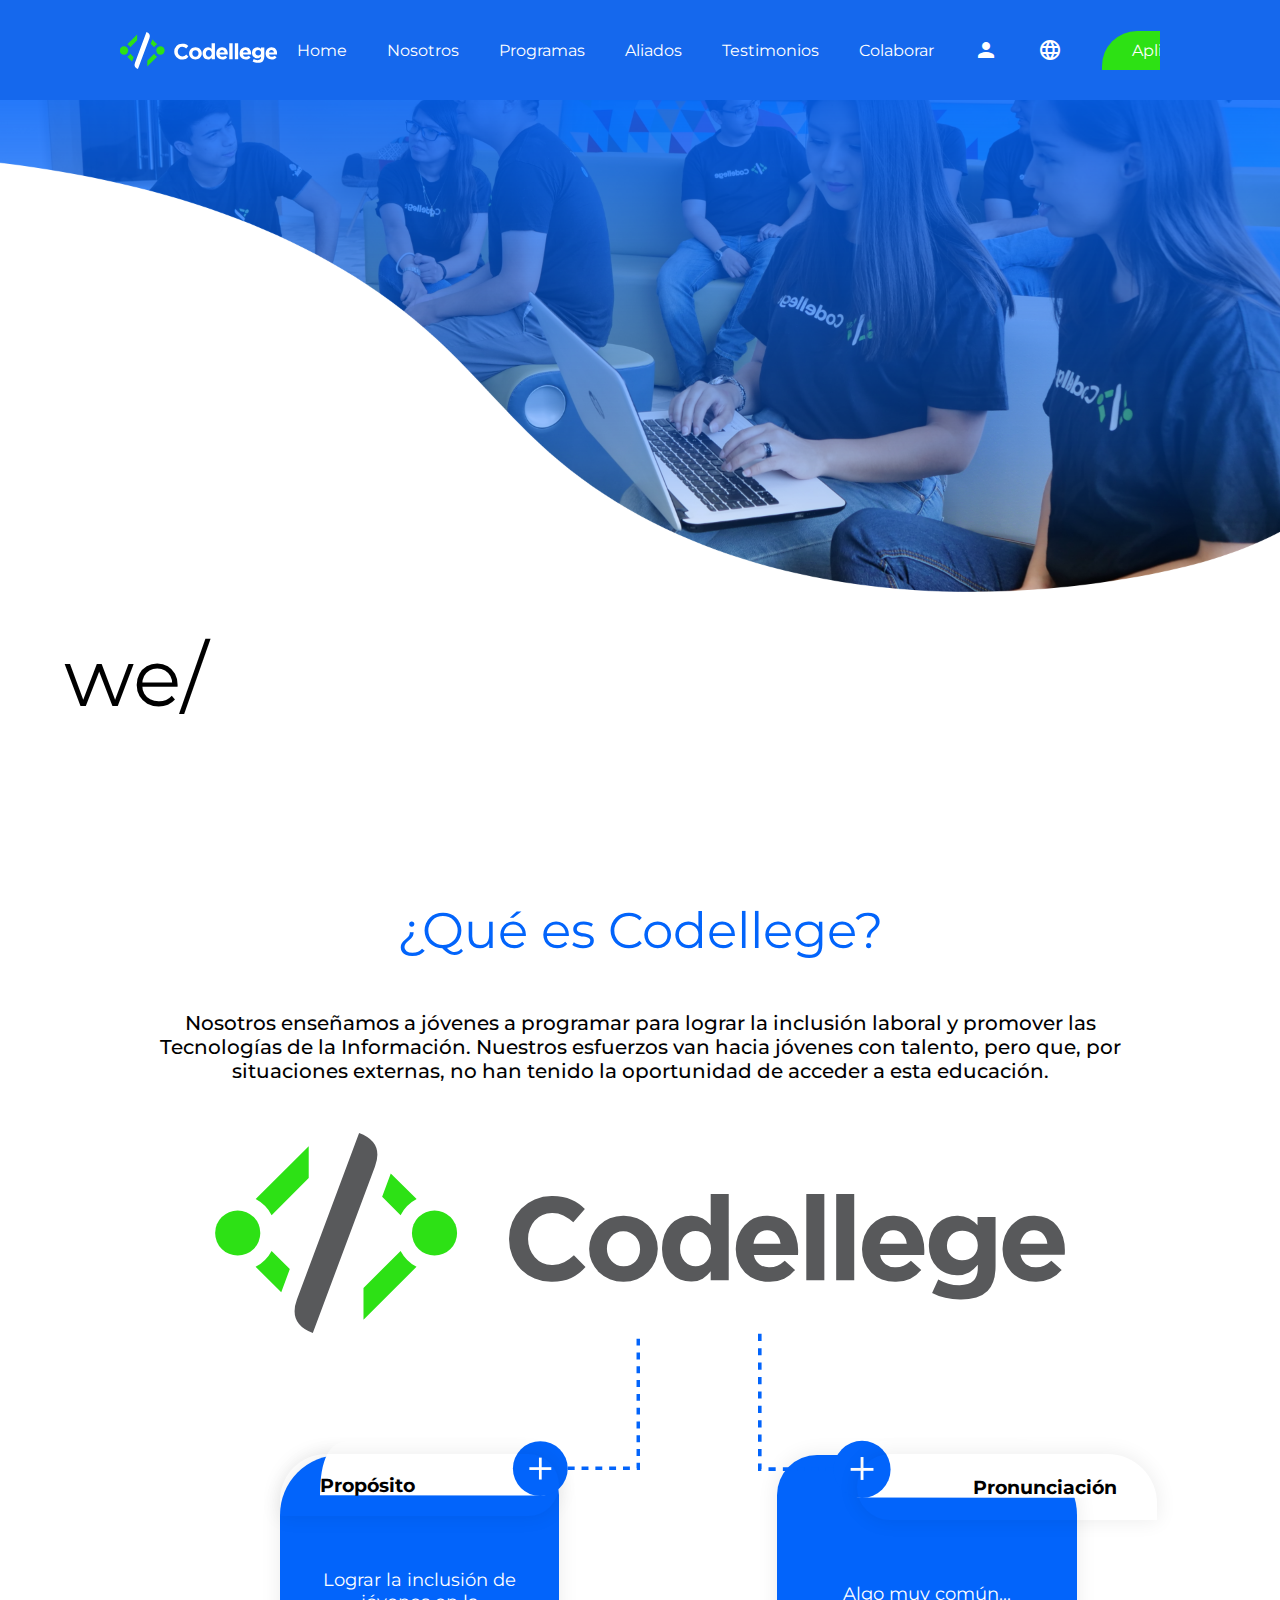
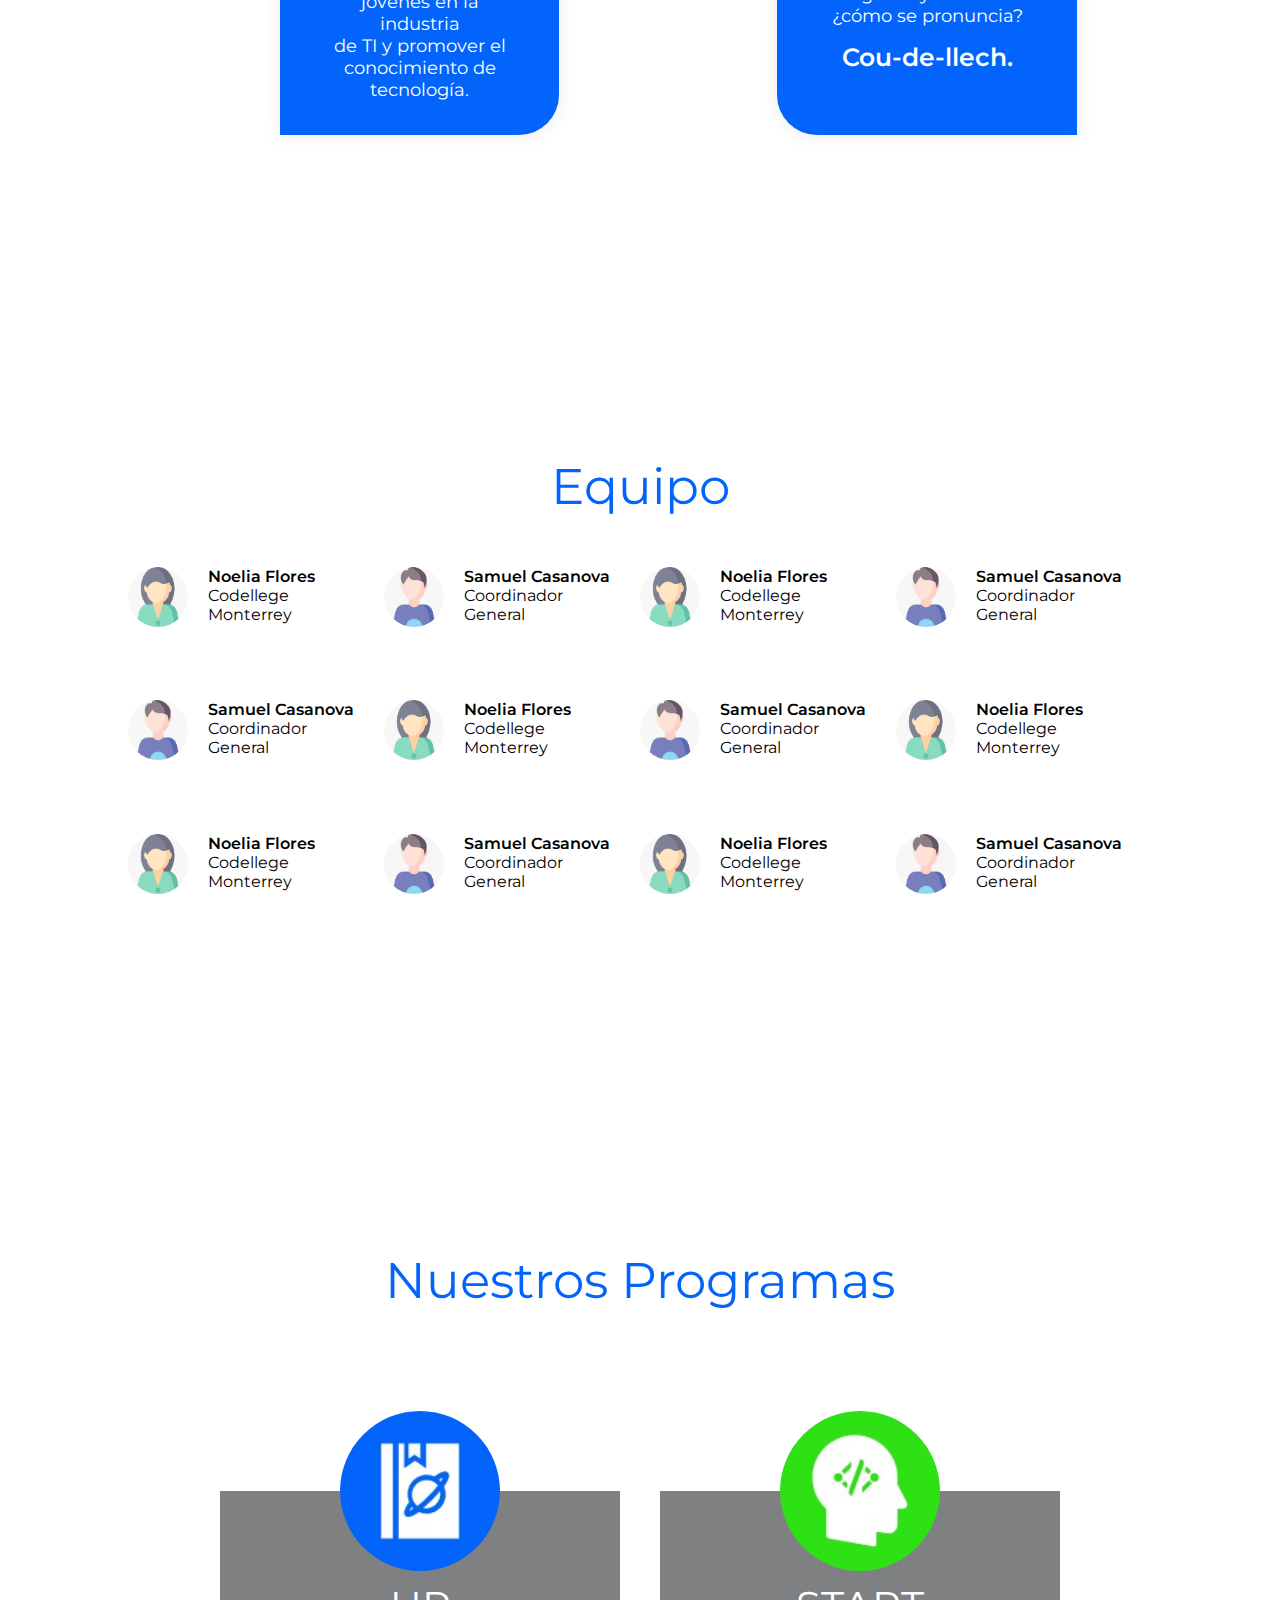
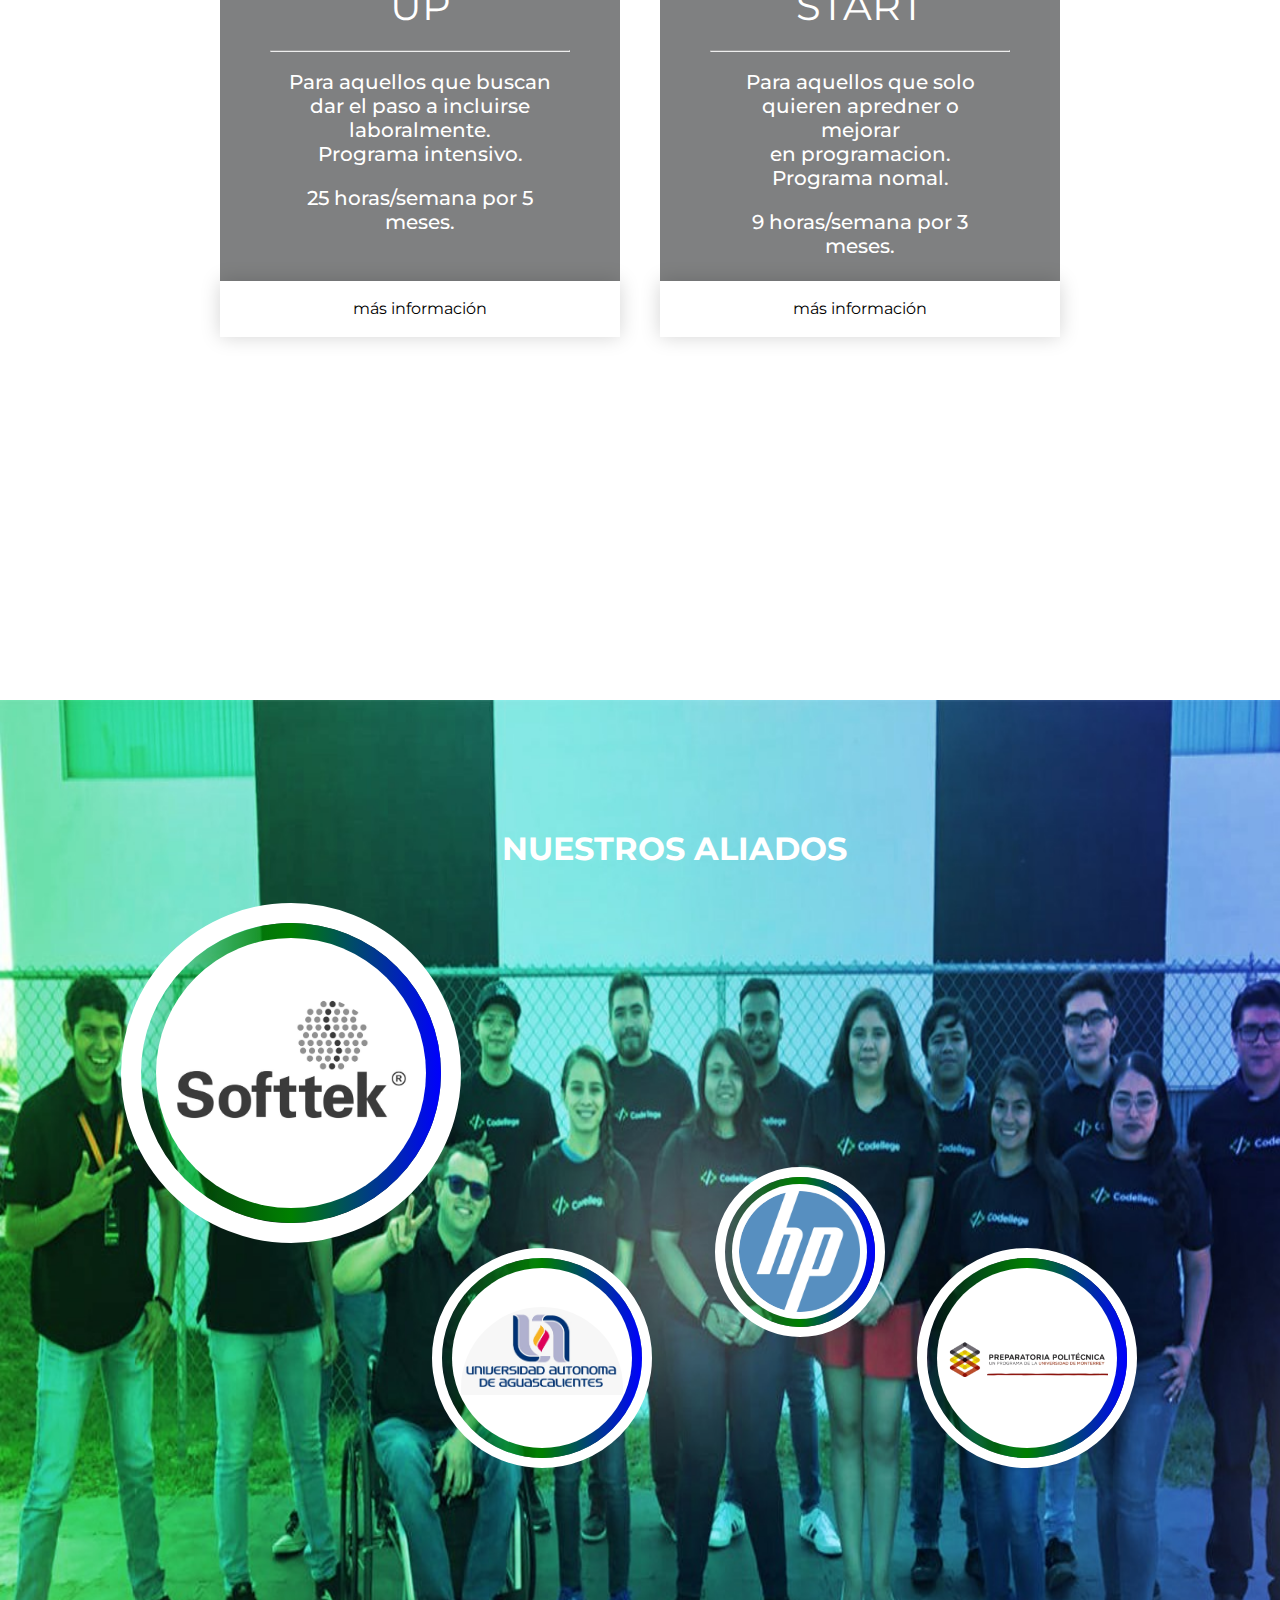
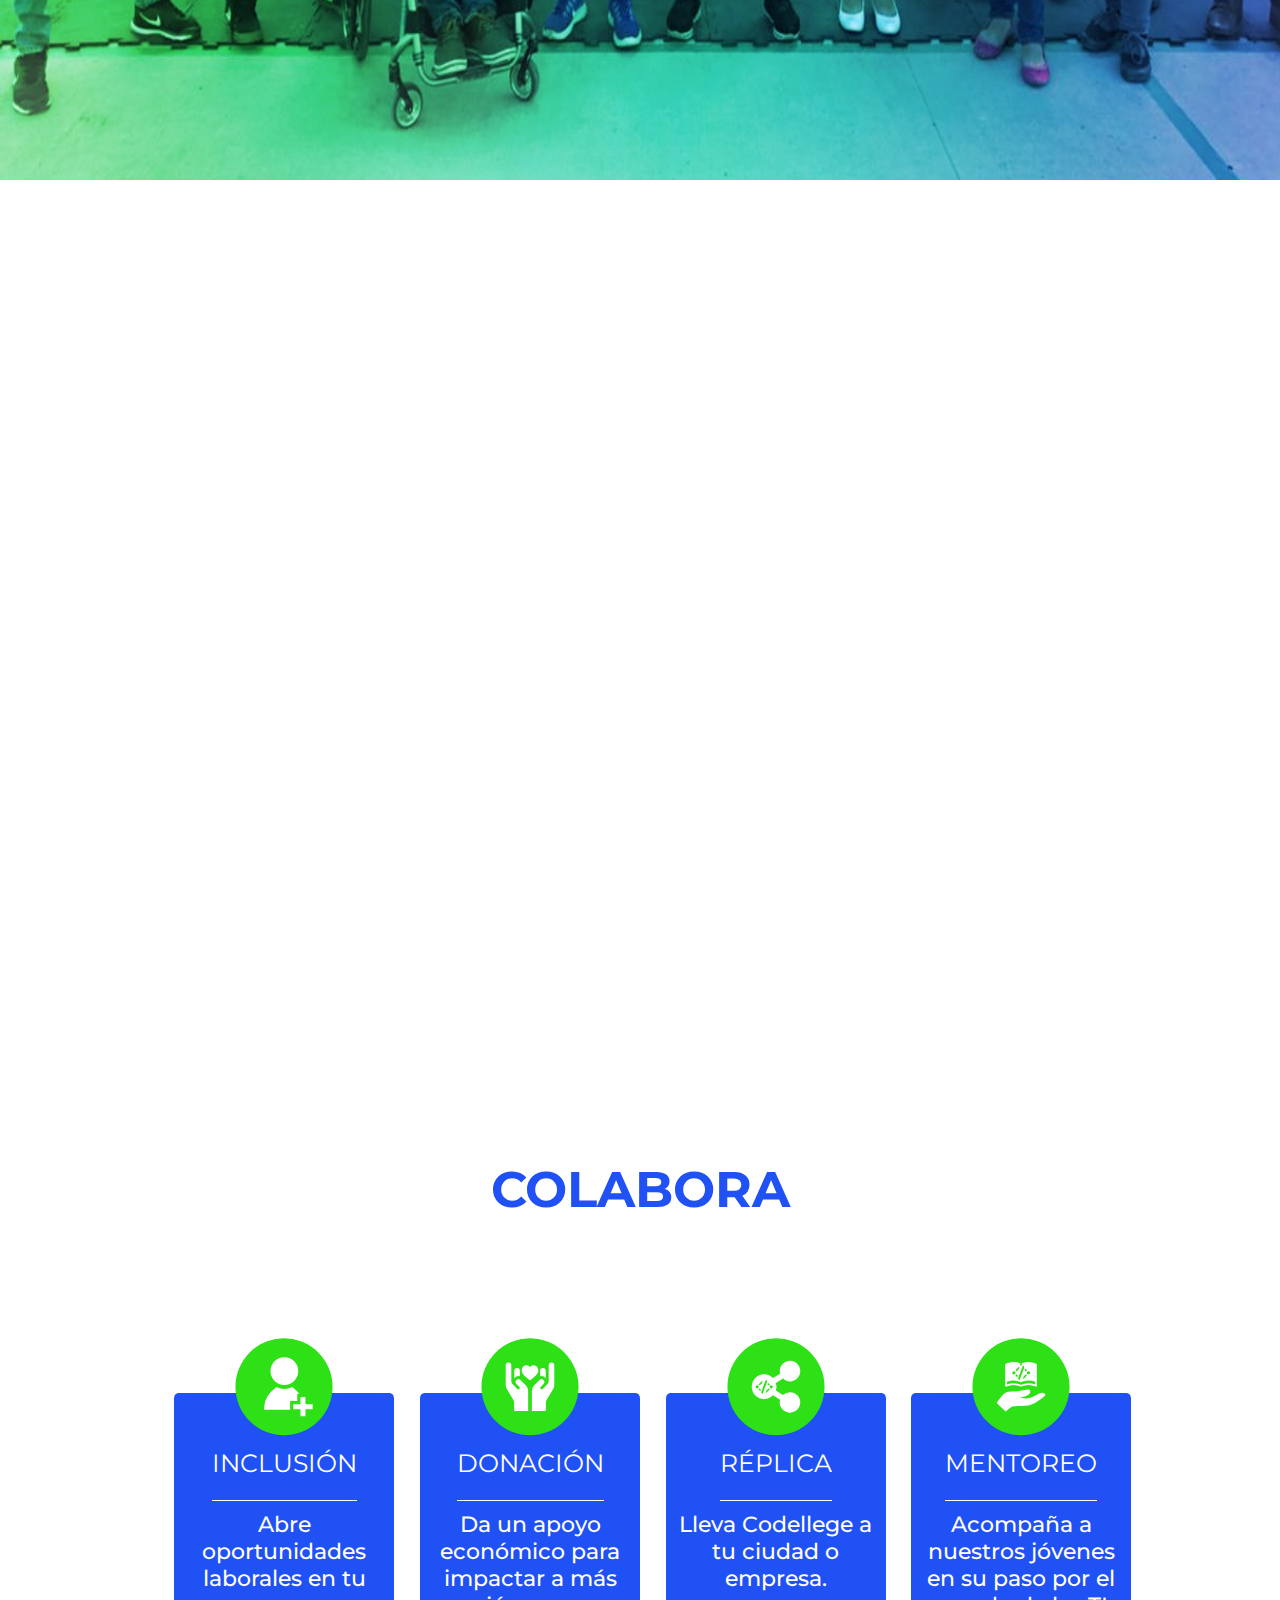
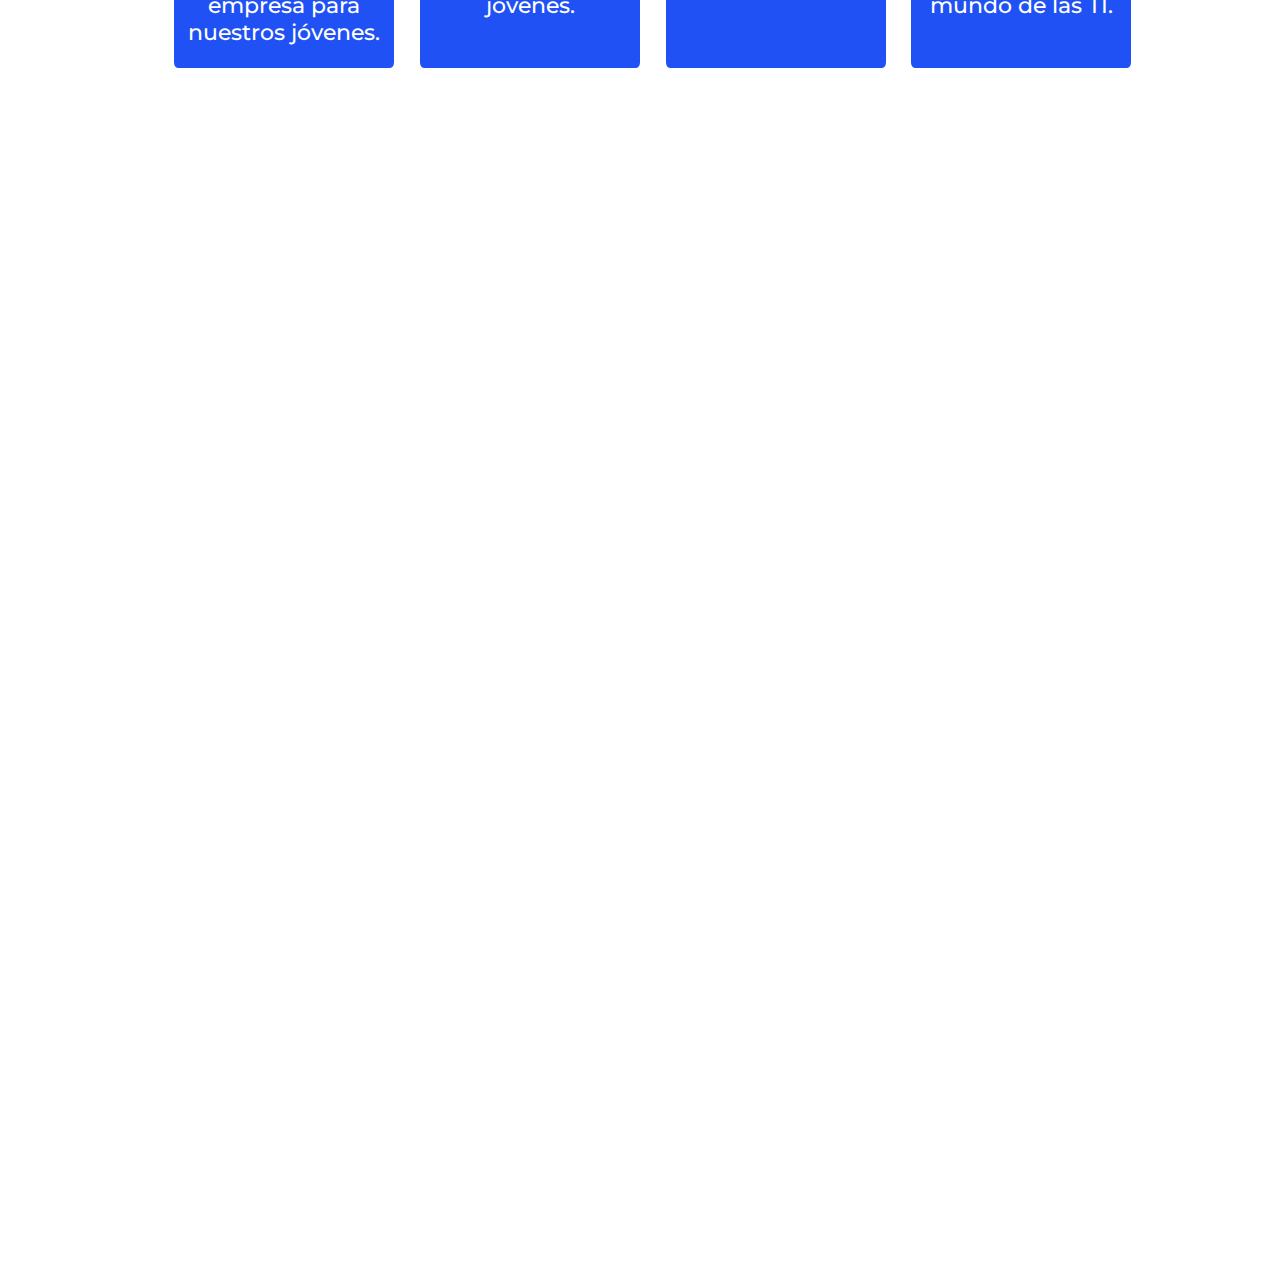
==== commit 450701e6: "PracticaFinalCodellege" ====
--- a/index.html
+++ b/index.html
@@ -7,8 +7,7 @@
     <meta http-equiv="X-UA-Compatible" content="ie=edge">
     <link rel="shortcut icon" href="quasar-logo.png" type="image/x-icon">
     <link href="https://fonts.googleapis.com/icon?family=Material+Icons" rel="stylesheet">
-    <link href="https://stackpath.bootstrapcdn.com/font-awesome/4.7.0/css/font-awesome.min.css" rel="stylesheet"
-        integrity="sha384-wvfXpqpZZVQGK6TAh5PVlGOfQNHSoD2xbE+QkPxCAFlNEevoEH3Sl0sibVcOQVnN" crossorigin="anonymous">
+    <link href="https://stackpath.bootstrapcdn.com/font-awesome/4.7.0/css/font-awesome.min.css" rel="stylesheet" integrity="sha384-wvfXpqpZZVQGK6TAh5PVlGOfQNHSoD2xbE+QkPxCAFlNEevoEH3Sl0sibVcOQVnN" crossorigin="anonymous">
     <link rel="stylesheet" href="./style.css">
     <!-- <link href="https://fonts.googleapis.com/css?family=Montserrat&display=swap" rel="stylesheet">s -->
     <title>Codellege</title>
@@ -48,11 +47,8 @@
             <!-- Section Codellege -->
             <h2>¿Qué es Codellege?</h2>
             <p>
-                Nosotros enseñamos a jóvenes a programar para lograr la inclusión laboral y promover las Tecnologías de
-                la
-                Información. Nuestros esfuerzos van hacia jóvenes con talento, pero que, por situaciones externas, no
-                han tenido
-                la oportunidad de acceder a esta educación.
+                Nosotros enseñamos a jóvenes a programar para lograr la inclusión laboral y promover las Tecnologías de la Información. Nuestros esfuerzos van hacia jóvenes con talento, pero que, por situaciones externas, no han tenido la oportunidad de acceder a esta
+                educación.
             </p>
             <!-- Subsection Nodes -->
             <div class="cod-row">
@@ -63,9 +59,8 @@
                         <h3>Propósito</h3>
                     </div>
                     <div class="cod-node-text">
-                        <p>Lograr la inclusión de <br> jóvenes en la industria <br> de TI y promover el <br>
-                            conocimiento de
-                            tecnología.</p>
+                        <p>Lograr la inclusión de <br> jóvenes en la industria <br> de TI y promover el <br> conocimiento de tecnología.
+                        </p>
                     </div>
                 </div>
                 <div class="cod-col-6 cod-pronunciation">
@@ -80,210 +75,210 @@
             </div>
 
             <!-- Subsection Team -->
-           
-        </div>
-    </section>
-
-
-    <section>
-            <h2> Equipo </h2>
-            <div class="cod-slider-wrapper">
-                <div class="cod-slide">
-                    <!-- Primera Pagina -->
-                    <div class="cod-user">
-                        <i class="cod-team-alt"></i>
-                        <ul>
-                            <li> Noelia Flores</li>
-                            <li>Codellege <br> Monterrey</li>
-                        </ul>
-                    </div>
-                    <div class="cod-user">
-                        <i class="cod-team"></i>
-                        <ul>
-                            <li> Samuel Casanova</li>
-                            <li>Coordinador<br>General</li>
-                        </ul>
-                    </div>
-                    <div class="cod-user">
-                        <i class="cod-team-alt"></i>
-                        <ul>
-                            <li> Noelia Flores</li>
-                            <li>Codellege <br> Monterrey</li>
-                        </ul>
-                    </div>
-                    <div class="cod-user">
-                        <i class="cod-team"></i>
-                        <ul>
-                            <li> Samuel Casanova</li>
-                            <li>Coordinador<br>General</li>
-                        </ul>
-                    </div>
-                    <div class="cod-user">
-                        <i class="cod-team-alt"></i>
-                        <ul>
-                            <li> Noelia Flores</li>
-                            <li>Codellege <br> Monterrey</li>
-                        </ul>
-                    </div>
-                    <div class="cod-user">
-                        <i class="cod-team"></i>
-                        <ul>
-                            <li> Samuel Casanova</li>
-                            <li>Coordinador<br>General</li>
-                        </ul>
-                    </div>
-                    <div class="cod-user">
-                        <i class="cod-team-alt"></i>
-                        <ul>
-                            <li> Noelia Flores</li>
-                            <li>Codellege <br> Monterrey</li>
-                        </ul>
-                    </div>
-                    <div class="cod-user">
-                        <i class="cod-team"></i>
-                        <ul>
-                            <li> Samuel Casanova</li>
-                            <li>Coordinador<br>General</li>
-                        </ul>
-                    </div>
-                    <div class="cod-user">
-                        <i class="cod-team-alt"></i>
-                        <ul>
-                            <li> Noelia Flores</li>
-                            <li>Codellege <br> Monterrey</li>
-                        </ul>
-                    </div>
-                    <div class="cod-user">
-                        <i class="cod-team"></i>
-                        <ul>
-                            <li> Samuel Casanova</li>
-                            <li>Coordinador<br>General</li>
-                        </ul>
-                    </div>
-                    <div class="cod-user">
-                        <i class="cod-team-alt"></i>
-                        <ul>
-                            <li> Noelia Flores</li>
-                            <li>Codellege <br> Monterrey</li>
-                        </ul>
-                    </div>
-                    <div class="cod-user">
-                        <i class="cod-team"></i>
-                        <ul>
-                            <li> Samuel Casanova</li>
-                            <li>Coordinador<br>General</li>
-                        </ul>
-                    </div>
-                    <!-- Segunda pagina -->
-                    <div class="cod-user">
-                        <i class="cod-team-alt"></i>
-                        <ul>
-                            <li> Noelia KKKKK</li>
-                            <li>Codellege <br> Monterrey</li>
-                        </ul>
-                    </div>
-                    <div class="cod-user">
-                        <i class="cod-team"></i>
-                        <ul>
-                            <li> Samuel Casanova</li>
-                            <li>Coordinador<br>General</li>
-                        </ul>
-                    </div>
-                    <div class="cod-user">
-                        <i class="cod-team-alt"></i>
-                        <ul>
-                            <li> Noelia Flores</li>
-                            <li>Codellege <br> Monterrey</li>
-                        </ul>
-                    </div>
-                    <div class="cod-user">
-                        <i class="cod-team"></i>
-                        <ul>
-                            <li> Samuel Casanova</li>
-                            <li>Coordinador<br>General</li>
-                        </ul>
-                    </div>
-                    <div class="cod-user">
-                        <i class="cod-team-alt"></i>
-                        <ul>
-                            <li> Noelia Flores</li>
-                            <li>Codellege <br> Monterrey</li>
-                        </ul>
-                    </div>
-                    <div class="cod-user">
-                        <i class="cod-team"></i>
-                        <ul>
-                            <li> Samuel Casanova</li>
-                            <li>Coordinador<br>General</li>
-                        </ul>
-                    </div>
-                    <div class="cod-user">
-                        <i class="cod-team-alt"></i>
-                        <ul>
-                            <li> Noelia Flores</li>
-                            <li>Codellege <br> Monterrey</li>
-                        </ul>
-                    </div>
-                    <div class="cod-user">
-                        <i class="cod-team"></i>
-                        <ul>
-                            <li> Samuel Casanova</li>
-                            <li>Coordinador<br>General</li>
-                        </ul>
-                    </div>
-                    <div class="cod-user">
-                        <i class="cod-team-alt"></i>
-                        <ul>
-                            <li> Noelia Flores</li>
-                            <li>Codellege <br> Monterrey</li>
-                        </ul>
-                    </div>
-                    <div class="cod-user">
-                        <i class="cod-team"></i>
-                        <ul>
-                            <li> Samuel Casanova</li>
-                            <li>Coordinador<br>General</li>
-                        </ul>
-                    </div>
-                    <div class="cod-user">
-                        <i class="cod-team-alt"></i>
-                        <ul>
-                            <li> Noelia Flores</li>
-                            <li>Codellege <br> Monterrey</li>
-                        </ul>
-                    </div>
-                    <div class="cod-user">
-                        <i class="cod-team"></i>
-                        <ul>
-                            <li> Samuel Casanova</li>
-                            <li>Coordinador<br>General</li>
-                        </ul>
-                    </div>
-                    <!-- Tercera pagina -->
-                    <div class="cod-user">
-                        <i class="cod-team-alt"></i>
-                        <ul>
-                            <li> Noelia PPPPP</li>
-                            <li>Codellege <br> Monterrey</li>
-                        </ul>
-                    </div>
-                    <div class="cod-user">
-                        <i class="cod-team"></i>
-                        <ul>
-                            <li> Samuel Casanova</li>
-                            <li>Coordinador<br>General</li>
-                        </ul>
-                    </div>
-                    <div class="cod-user">
-                        <i class="cod-team-alt"></i>
-                        <ul>
-                            <li> Noelia Flores</li>
-                            <li>Codellege <br> Monterrey</li>
-                        </ul>
-                    </div>
-
-                </div>
-                </div> 
+
+        </div>
+    </section>
+
+
+    <section id="equipo">
+        <h2> Equipo </h2>
+        <div class="cod-slider-wrapper">
+            <div class="cod-slide">
+                <!-- Primera Pagina -->
+                <div class="cod-user">
+                    <i class="cod-team-alt"></i>
+                    <ul>
+                        <li> Noelia Flores</li>
+                        <li>Codellege <br> Monterrey</li>
+                    </ul>
+                </div>
+                <div class="cod-user">
+                    <i class="cod-team"></i>
+                    <ul>
+                        <li> Samuel Casanova</li>
+                        <li>Coordinador<br>General</li>
+                    </ul>
+                </div>
+                <div class="cod-user">
+                    <i class="cod-team-alt"></i>
+                    <ul>
+                        <li> Noelia Flores</li>
+                        <li>Codellege <br> Monterrey</li>
+                    </ul>
+                </div>
+                <div class="cod-user">
+                    <i class="cod-team"></i>
+                    <ul>
+                        <li> Samuel Casanova</li>
+                        <li>Coordinador<br>General</li>
+                    </ul>
+                </div>
+                <div class="cod-user">
+                    <i class="cod-team-alt"></i>
+                    <ul>
+                        <li> Noelia Flores</li>
+                        <li>Codellege <br> Monterrey</li>
+                    </ul>
+                </div>
+                <div class="cod-user">
+                    <i class="cod-team"></i>
+                    <ul>
+                        <li> Samuel Casanova</li>
+                        <li>Coordinador<br>General</li>
+                    </ul>
+                </div>
+                <div class="cod-user">
+                    <i class="cod-team-alt"></i>
+                    <ul>
+                        <li> Noelia Flores</li>
+                        <li>Codellege <br> Monterrey</li>
+                    </ul>
+                </div>
+                <div class="cod-user">
+                    <i class="cod-team"></i>
+                    <ul>
+                        <li> Samuel Casanova</li>
+                        <li>Coordinador<br>General</li>
+                    </ul>
+                </div>
+                <div class="cod-user">
+                    <i class="cod-team-alt"></i>
+                    <ul>
+                        <li> Noelia Flores</li>
+                        <li>Codellege <br> Monterrey</li>
+                    </ul>
+                </div>
+                <div class="cod-user">
+                    <i class="cod-team"></i>
+                    <ul>
+                        <li> Samuel Casanova</li>
+                        <li>Coordinador<br>General</li>
+                    </ul>
+                </div>
+                <div class="cod-user">
+                    <i class="cod-team-alt"></i>
+                    <ul>
+                        <li> Noelia Flores</li>
+                        <li>Codellege <br> Monterrey</li>
+                    </ul>
+                </div>
+                <div class="cod-user">
+                    <i class="cod-team"></i>
+                    <ul>
+                        <li> Samuel Casanova</li>
+                        <li>Coordinador<br>General</li>
+                    </ul>
+                </div>
+                <!-- Segunda pagina -->
+                <div class="cod-user">
+                    <i class="cod-team-alt"></i>
+                    <ul>
+                        <li> Noelia KKKKK</li>
+                        <li>Codellege <br> Monterrey</li>
+                    </ul>
+                </div>
+                <div class="cod-user">
+                    <i class="cod-team"></i>
+                    <ul>
+                        <li> Samuel Casanova</li>
+                        <li>Coordinador<br>General</li>
+                    </ul>
+                </div>
+                <div class="cod-user">
+                    <i class="cod-team-alt"></i>
+                    <ul>
+                        <li> Noelia Flores</li>
+                        <li>Codellege <br> Monterrey</li>
+                    </ul>
+                </div>
+                <div class="cod-user">
+                    <i class="cod-team"></i>
+                    <ul>
+                        <li> Samuel Casanova</li>
+                        <li>Coordinador<br>General</li>
+                    </ul>
+                </div>
+                <div class="cod-user">
+                    <i class="cod-team-alt"></i>
+                    <ul>
+                        <li> Noelia Flores</li>
+                        <li>Codellege <br> Monterrey</li>
+                    </ul>
+                </div>
+                <div class="cod-user">
+                    <i class="cod-team"></i>
+                    <ul>
+                        <li> Samuel Casanova</li>
+                        <li>Coordinador<br>General</li>
+                    </ul>
+                </div>
+                <div class="cod-user">
+                    <i class="cod-team-alt"></i>
+                    <ul>
+                        <li> Noelia Flores</li>
+                        <li>Codellege <br> Monterrey</li>
+                    </ul>
+                </div>
+                <div class="cod-user">
+                    <i class="cod-team"></i>
+                    <ul>
+                        <li> Samuel Casanova</li>
+                        <li>Coordinador<br>General</li>
+                    </ul>
+                </div>
+                <div class="cod-user">
+                    <i class="cod-team-alt"></i>
+                    <ul>
+                        <li> Noelia Flores</li>
+                        <li>Codellege <br> Monterrey</li>
+                    </ul>
+                </div>
+                <div class="cod-user">
+                    <i class="cod-team"></i>
+                    <ul>
+                        <li> Samuel Casanova</li>
+                        <li>Coordinador<br>General</li>
+                    </ul>
+                </div>
+                <div class="cod-user">
+                    <i class="cod-team-alt"></i>
+                    <ul>
+                        <li> Noelia Flores</li>
+                        <li>Codellege <br> Monterrey</li>
+                    </ul>
+                </div>
+                <div class="cod-user">
+                    <i class="cod-team"></i>
+                    <ul>
+                        <li> Samuel Casanova</li>
+                        <li>Coordinador<br>General</li>
+                    </ul>
+                </div>
+                <!-- Tercera pagina -->
+                <div class="cod-user">
+                    <i class="cod-team-alt"></i>
+                    <ul>
+                        <li> Noelia PPPPP</li>
+                        <li>Codellege <br> Monterrey</li>
+                    </ul>
+                </div>
+                <div class="cod-user">
+                    <i class="cod-team"></i>
+                    <ul>
+                        <li> Samuel Casanova</li>
+                        <li>Coordinador<br>General</li>
+                    </ul>
+                </div>
+                <div class="cod-user">
+                    <i class="cod-team-alt"></i>
+                    <ul>
+                        <li> Noelia Flores</li>
+                        <li>Codellege <br> Monterrey</li>
+                    </ul>
+                </div>
+
+            </div>
+        </div>
     </section>
 
 
@@ -298,8 +293,7 @@
                         <div class="card-info">
                             <h4>UP</h4>
                             <hr>
-                            <p>Para aquellos que buscan <br> dar el paso a incluirse <br> laboralmente. <br>
-                                Programa intensivo.</p>
+                            <p>Para aquellos que buscan <br> dar el paso a incluirse <br> laboralmente. <br> Programa intensivo.</p>
                             <p>25 horas/semana por 5 meses.</p>
                         </div>
                         <a>más información</a>
@@ -311,8 +305,7 @@
                         <div class="card-info">
                             <h4>START</h4>
                             <hr>
-                            <p>Para aquellos que solo <br> quieren apredner o mejorar <br> en programacion. <br>
-                                Programa nomal.</p>
+                            <p>Para aquellos que solo <br> quieren apredner o mejorar <br> en programacion. <br> Programa nomal.</p>
                             <p>9 horas/semana por 3 meses.</p>
                         </div>
                         <a>más información</a>
@@ -374,24 +367,25 @@
         <div class="contenido">
             <div class="inclucion">
                 <div class="imgInclusion"></div>
-                <h2><u>INCLUSIÓN</u></h2>
+                <h2>INCLUSIÓN</h2>
+
                 <p>Abre oportunidades laborales en tu empresa para nuestros jóvenes.</p>
             </div>
             <div class="donacion">
                 <div class="imgDonacion"></div>
-                <h2><u>DONACIÓN</u></h2>
+                <h2>DONACIÓN</h2>
                 <p>Da un apoyo económico para impactar a más jóvenes.</p>
             </div>
             <div class="replica">
                 <div class="imgReplica"></div>
-                <h2><u>RÉPLICA</u></h2>
+                <h2>RÉPLICA</h2>
                 <p>Lleva Codellege a tu ciudad o empresa.</p>
             </div>
             <div class="mentoreo">
                 <div class="imgMentoreo"></div>
-                <h2><u>MENTOREO</u></h2>
+                <h2>MENTOREO</h2>
                 <p>Acompaña a nuestros jóvenes en su paso por el mundo de las TI.</p>
-            </div>{
+            </div>
         </div>
     </section>
     <section id=""></section>
--- a/style.css
+++ b/style.css
@@ -1,5 +1,7 @@
 @import url('https://fonts.googleapis.com/css?family=Montserrat:100,100i,200,200i,300,300i,400,400i,500,500i,600,600i,700,700i,800,800i,900,900i&display=swap');
+
 /* Global Rules */
+
 * {
     font-family: 'Montserrat', sans-serif;
     scroll-behavior: smooth;
@@ -11,15 +13,14 @@
     margin: 0;
     padding: 0;
     list-style: none;
+    overflow-x: hidden;
 }
 
 h2 {
     margin: 0;
-
     /* text-align: center; */
     font-weight: normal;
     font-size: 50px;
-
     color: #0264FB;
 }
 
@@ -41,32 +42,35 @@
     background: #2DE114;
     padding: 10px 30px;
 }
-.cod-team-alt{
+
+.cod-team-alt {
     display: block;
     background: url(Imagenes/Woman.jpeg);
     background-repeat: no-repeat;
     background-size: contain;
-    background-position:  center;
+    background-position: center;
     height: 60px;
     width: 60px;
     border-radius: 50%;
 }
-.cod-team{
+
+.cod-team {
     display: block;
     background: url(Imagenes/Man.jpeg);
     background-repeat: no-repeat;
     background-size: contain;
-    background-position:  center;
+    background-position: center;
     height: 60px;
     width: 60px;
     border-radius: 50%;
 }
 
+
 /* Grid System*/
+
 .cod-container {
     width: 1000px;
     text-align: center;
-
     display: flex;
     flex-direction: column;
     align-items: center;
@@ -88,24 +92,21 @@
     width: 50%;
     display: flex;
     justify-content: center;
-
 }
 
 
 /* Navbar Rules */
+
 nav {
     z-index: 1020;
     position: fixed;
     box-sizing: border-box;
-
     display: flex;
     align-items: center;
     justify-content: space-between;
-
     top: 0;
     height: 40px;
     width: 100%;
-
     padding: 50px 120px;
     color: white;
     background: #1568ED;
@@ -114,7 +115,6 @@
 .nav-brand {
     height: 40px;
     width: 169px;
-
     background-image: url(/Imagenes/codellege-logo-green.svg);
     background-repeat: no-repeat;
     background-size: contain;
@@ -130,16 +130,20 @@
     display: flex;
     align-items: center;
 }
-nav ul li a{
+
+nav ul li a {
     text-decoration: none;
     color: white;
 }
+
+
 /* Header Rules */
+
 .cod-bg-blue {
     background: url(/Imagenes/haeder_home_desktop.png);
     background-repeat: no-repeat;
     background-size: contain;
-    width: 100vw;
+    width: 100%;
     height: 100vh;
     display: flex;
     align-items: flex-end;
@@ -147,7 +151,7 @@
 }
 
 .cod-bg-blue h1 {
-    margin: 200px 100px;
+    margin-left: 5%;
     font-size: 80px;
     font-weight: normal;
 }
@@ -164,7 +168,9 @@
     animation: textAnimation 7s infinite linear 0s;
 }
 
+
 /* Main Section */
+
 .codellege-main {
     width: 100vw;
     display: flex;
@@ -172,9 +178,7 @@
 }
 
 .cod-brand-logo {
-
     height: 200px;
-
     background: url(Imagenes/ColorBrand.svg);
     background-repeat: no-repeat;
     background-position: center;
@@ -184,11 +188,11 @@
 .cod-porpouse {
     position: relative;
     height: 500px;
-
     display: flex;
     flex-direction: column;
     overflow-y: hidden;
 }
+
 .cod-porpouse::before {
     z-index: 2;
     height: 500px;
@@ -202,208 +206,214 @@
 .cod-pronunciation {
     position: relative;
     height: 500px;
-
     display: flex;
     flex-direction: column;
     overflow-y: hidden;
 }
+
 .cod-pronunciation::before {
     z-index: 2;
     position: relative;
     height: 500px;
     content: '';
-
     background: url(Imagenes/Pronunciation.svg);
     background-repeat: no-repeat;
     background-size: 63%;
     background-position: center 0;
-
-}
-
-.cod-porpouse .cod-node-header{
+}
+
+.cod-porpouse .cod-node-header {
     z-index: 2;
     position: absolute;
     bottom: 317px;
     right: 81px;
-
     width: 199px;
     height: 62px;
     padding: 0 40px;
-
     border-radius: 60px 40px 40px 0;
     box-shadow: 0 0 20px 1px #00000013;
-
     display: flex;
     justify-content: left;
     align-items: center;
 }
-.cod-porpouse .cod-node-text{
+
+.cod-porpouse .cod-node-text {
     position: absolute;
     z-index: 1;
-
     bottom: 98px;
     right: 81px;
-
     width: 199px;
     height: 200px;
     padding: 0 40px;
     padding-top: 80px;
-
     border-radius: 60px 40px 40px 0;
-
     background: #0264FB;
     color: white;
     box-shadow: 0 0 20px 1px #00000013;
-
-    display: flex;
-    justify-content: center;
-    align-items: center;
-}
-.cod-pronunciation .cod-node-header{
-    
+    display: flex;
+    justify-content: center;
+    align-items: center;
+}
+
+.cod-pronunciation .cod-node-header {
     z-index: 2;
     position: absolute;
     bottom: 313px;
     left: 217px;
-
     width: 220px;
     height: 66px;
     padding: 0 40px;
-
     border-radius: 40px 60px 0 40px;
     box-shadow: 0 0 20px 1px #00000013;
-
     display: flex;
     justify-content: flex-end;
     align-items: center;
 }
-.cod-pronunciation .cod-node-text{
+
+.cod-pronunciation .cod-node-text {
     position: absolute;
     z-index: 1;
-
     bottom: 98px;
     right: 203px;
-
     width: 220px;
     height: 200px;
     padding: 0 40px;
     padding-top: 80px;
-
     border-radius: 40px 60px 0 40px;
-
     background: #0264FB;
     color: white;
     box-shadow: 0 0 20px 1px #00000013;
-
-    display: flex;
-    justify-content: center;
-    align-items: center;
-}
-.cod-node-text h3{
+    display: flex;
+    justify-content: center;
+    align-items: center;
+}
+
+.cod-node-text h3 {
     font-size: 22px;
     font-weight: 600
 }
-.cod-node-text p{
+
+.cod-node-text p {
     font-size: 18px;
     font-weight: 400;
 }
-.cod-node-text p span{
+
+.cod-node-text p span {
     font-size: 25px;
     line-height: 60px;
     font-weight: 600;
 }
+
+
 /* Teams Grid */
-.cod-slider-wrapper{
-    position: relative;
-    
+
+.cod-slider-wrapper {
+    position: relative;
     margin-top: 50px;
     width: 100%;
     overflow: hidden;
     height: 400px;
 }
-.cod-slide{
-    position: absolute;
-
+
+.cod-slide {
+    position: absolute;
     display: grid;
     width: 300%;
     height: 400px;
     grid-template-columns: repeat(12, 1fr);
     grid-template-rows: repeat(3, 1fr);
-
     grid-auto-flow: column;
-
     animation: TeamSlider 15s infinite;
 }
-.cod-user{
-    display: flex;
-}
-.cod-user ul{
+
+.cod-user {
+    display: flex;
+}
+
+.cod-user ul {
     padding-left: 20px;
     text-align: left;
 }
-.cod-user ul li:nth-child(1){
+
+.cod-user ul li:nth-child(1) {
     font-weight: 600;
 }
+
 .codellege-program {
     display: flex;
     justify-content: center;
     padding: 150px 0;
 }
-.cod-program-icon{
-
+
+.cod-program-icon {
     background-image: url(Imagenes/SaturnBook.jpeg);
     background-repeat: no-repeat;
     background-size: 110%;
     background-position: center;
-    
     transform: translateY(50%);
     border-radius: 50%;
     display: block;
     height: 160px;
     width: 160px;
 }
-.codellege-program .cod-col-6:nth-child(1){
+
+.codellege-program .cod-col-6:nth-child(1) {
     justify-content: flex-end;
 }
-.codellege-program .cod-col-6:nth-child(2){
+
+.codellege-program .cod-col-6:nth-child(2) {
     justify-content: flex-start;
 }
-.codellege-program .cod-col-6:nth-child(2) .cod-program-icon{
+
+.codellege-program .cod-col-6:nth-child(2) .cod-program-icon {
     background-image: url(Imagenes/PersonCodellege.jpeg);
 }
-.cod-card{
+
+.cod-card {
     width: 400px;
-
     margin: 20px;
     display: flex;
     flex-direction: column;
     align-items: center;
 }
-.card-info{
+
+.card-info {
     padding: 50px;
     background: #7f8081;
     color: white;
     height: 290px;
 }
-.card-info p{
+
+.card-info p {
     margin: 0;
     padding: 10px;
 }
-.card-info h4{
-  margin: 0;
-  padding: 0;
-  margin-top: 40px;
-  margin-bottom: 20px;
-  font-size: 40px;
-  font-weight: normal;
-}
-.cod-card a{
+
+.card-info h4 {
+    margin: 0;
+    padding: 0;
+    margin-top: 40px;
+    margin-bottom: 20px;
+    font-size: 40px;
+    font-weight: normal;
+}
+
+.cod-card a {
     height: 56px;
     width: 100%;
     line-height: 56px;
-    
     background: #ffffff;
     box-shadow: 0 0 20px 0 #0000002c;
+}
+
+#equipo {
+    width: 100%;
+    box-sizing: border-box;
+    padding: 20% 10%;
+}
+
+#equipo h2 {
+    text-align: center;
 }
 
 #aliados {
@@ -691,7 +701,11 @@
     text-align: center;
     font-size: 25px;
     position: absolute;
-    top: 12%;
+    box-sizing: border-box;
+    top: 20%;
+    color: white;
+    border-bottom: 1px solid white;
+    padding-bottom: 10%;
 }
 
 .contenido .inclucion p {
@@ -738,7 +752,10 @@
     text-align: center;
     font-size: 25px;
     position: absolute;
-    top: 12%;
+    top: 20%;
+    color: white;
+    border-bottom: 1px solid white;
+    padding-bottom: 10%;
 }
 
 .contenido .donacion p {
@@ -775,7 +792,10 @@
     text-align: center;
     font-size: 25px;
     position: absolute;
-    top: 12%;
+    top: 20%;
+    color: white;
+    border-bottom: 1px solid white;
+    padding-bottom: 10%;
 }
 
 .contenido .replica p {
@@ -802,7 +822,10 @@
     text-align: center;
     font-size: 25px;
     position: absolute;
-    top: 12%;
+    top: 20%;
+    color: white;
+    border-bottom: 1px solid white;
+    padding-bottom: 10%;
 }
 
 .contenido .mentoreo p {
@@ -821,180 +844,147 @@
     background: url(./Imagenes/colaborar_mentoreo.svg);
     background-size: 100% 100%;
 }
+
+
 /* Animations */
+
 @keyframes textAnimation {
     0% {
         content: ' ';
     }
-
     2.7% {
         content: 'C';
     }
-
     5.4% {
         content: 'Co';
     }
-
     8.1% {
         content: 'Cod';
     }
-
     10.8% {
         content: 'Code';
     }
-
     13.5% {
         content: 'Cod';
     }
-
     16.2% {
         content: 'Co ';
     }
-
     18.9% {
         content: 'C';
     }
-
     21.6% {
         content: ' ';
     }
-
     24.3% {
         content: 'L';
     }
-
     27% {
         content: 'Le';
     }
-
     29.7% {
         content: 'Lea';
     }
-
     32.4% {
         content: 'Lear';
     }
-
     35.1% {
         content: 'Learn';
     }
-
     37.8% {
         content: 'Lear';
     }
-
     40.5% {
         content: 'Lea';
     }
-
     43.2% {
         content: 'Le';
     }
-
     45.9% {
         content: 'L';
     }
-
     48.6% {
         content: '';
     }
-
     51.3% {
         content: 'T';
     }
-
     54% {
         content: 'Tr';
     }
-
     56.7% {
         content: 'Tra';
     }
-
     59.4% {
         content: 'Tran';
     }
-
     62.1% {
         content: 'Trans';
     }
-
     64.8% {
         content: 'Transc';
     }
-
     67.5% {
         content: 'Transce';
     }
-
     70.2% {
         content: 'Transcen';
     }
-
     72.9% {
         content: 'Transcend';
     }
-
     75.6% {
         content: 'Transcen';
     }
-
     78.3% {
         content: 'Transce';
     }
-
     81% {
         content: 'Transc';
     }
-
     83.7% {
         content: 'Trans';
     }
-
     86.4% {
         content: 'Tran';
     }
-
     89.1% {
         content: 'Tra';
     }
-
     92% {
         content: 'Tr';
     }
-
     94.5% {
         content: 'T';
     }
-
     98% {
         content: '';
     }
-
     100% {
         content: '';
     }
 }
-@keyframes TeamSlider{
-    0%{
+
+@keyframes TeamSlider {
+    0% {
         left: 0;
     }
-    30%{
+    30% {
         left: 0;
     }
-    35%{
+    35% {
         left: -100%;
     }
-    65%{
+    65% {
         left: -100%;
     }
-    70%{
+    70% {
         left: -200%;
     }
-    95%{
+    95% {
         left: -200%;
     }
-    100%{
+    100% {
         left: 0;
     }
 }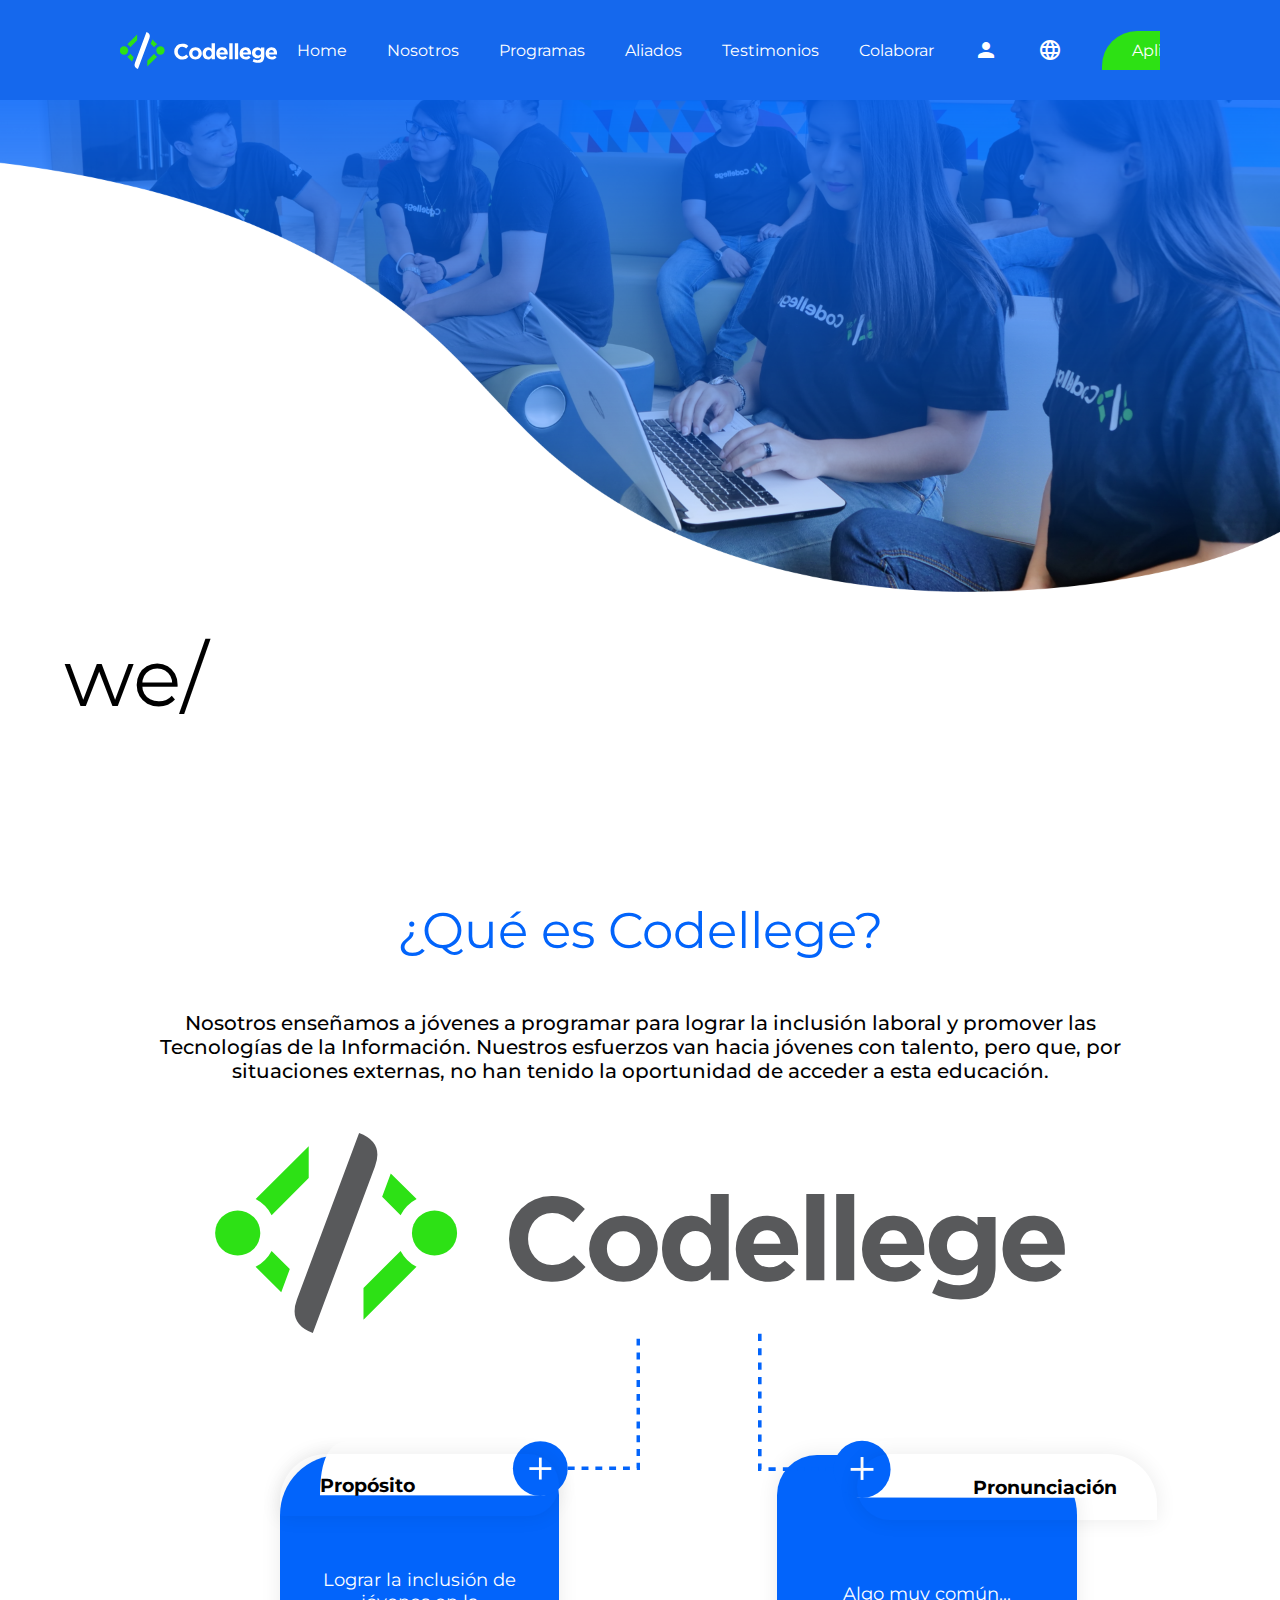
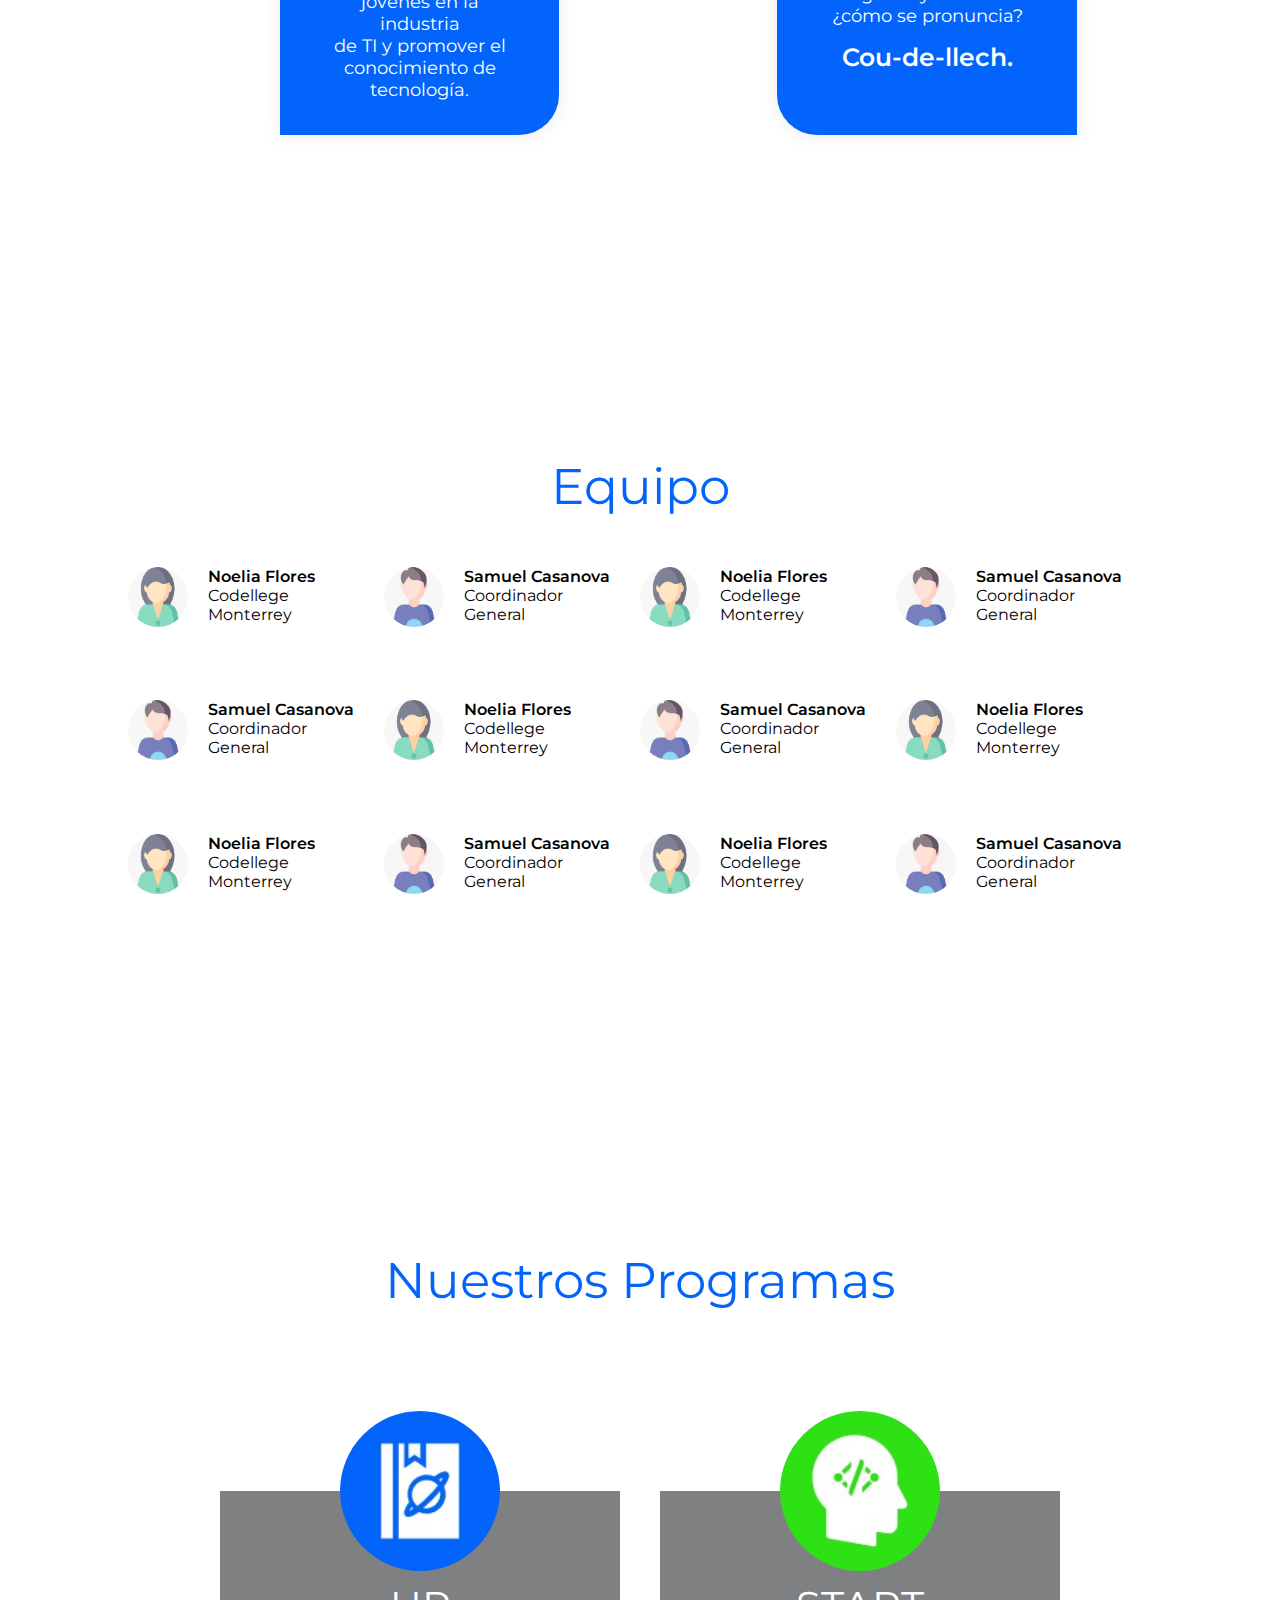
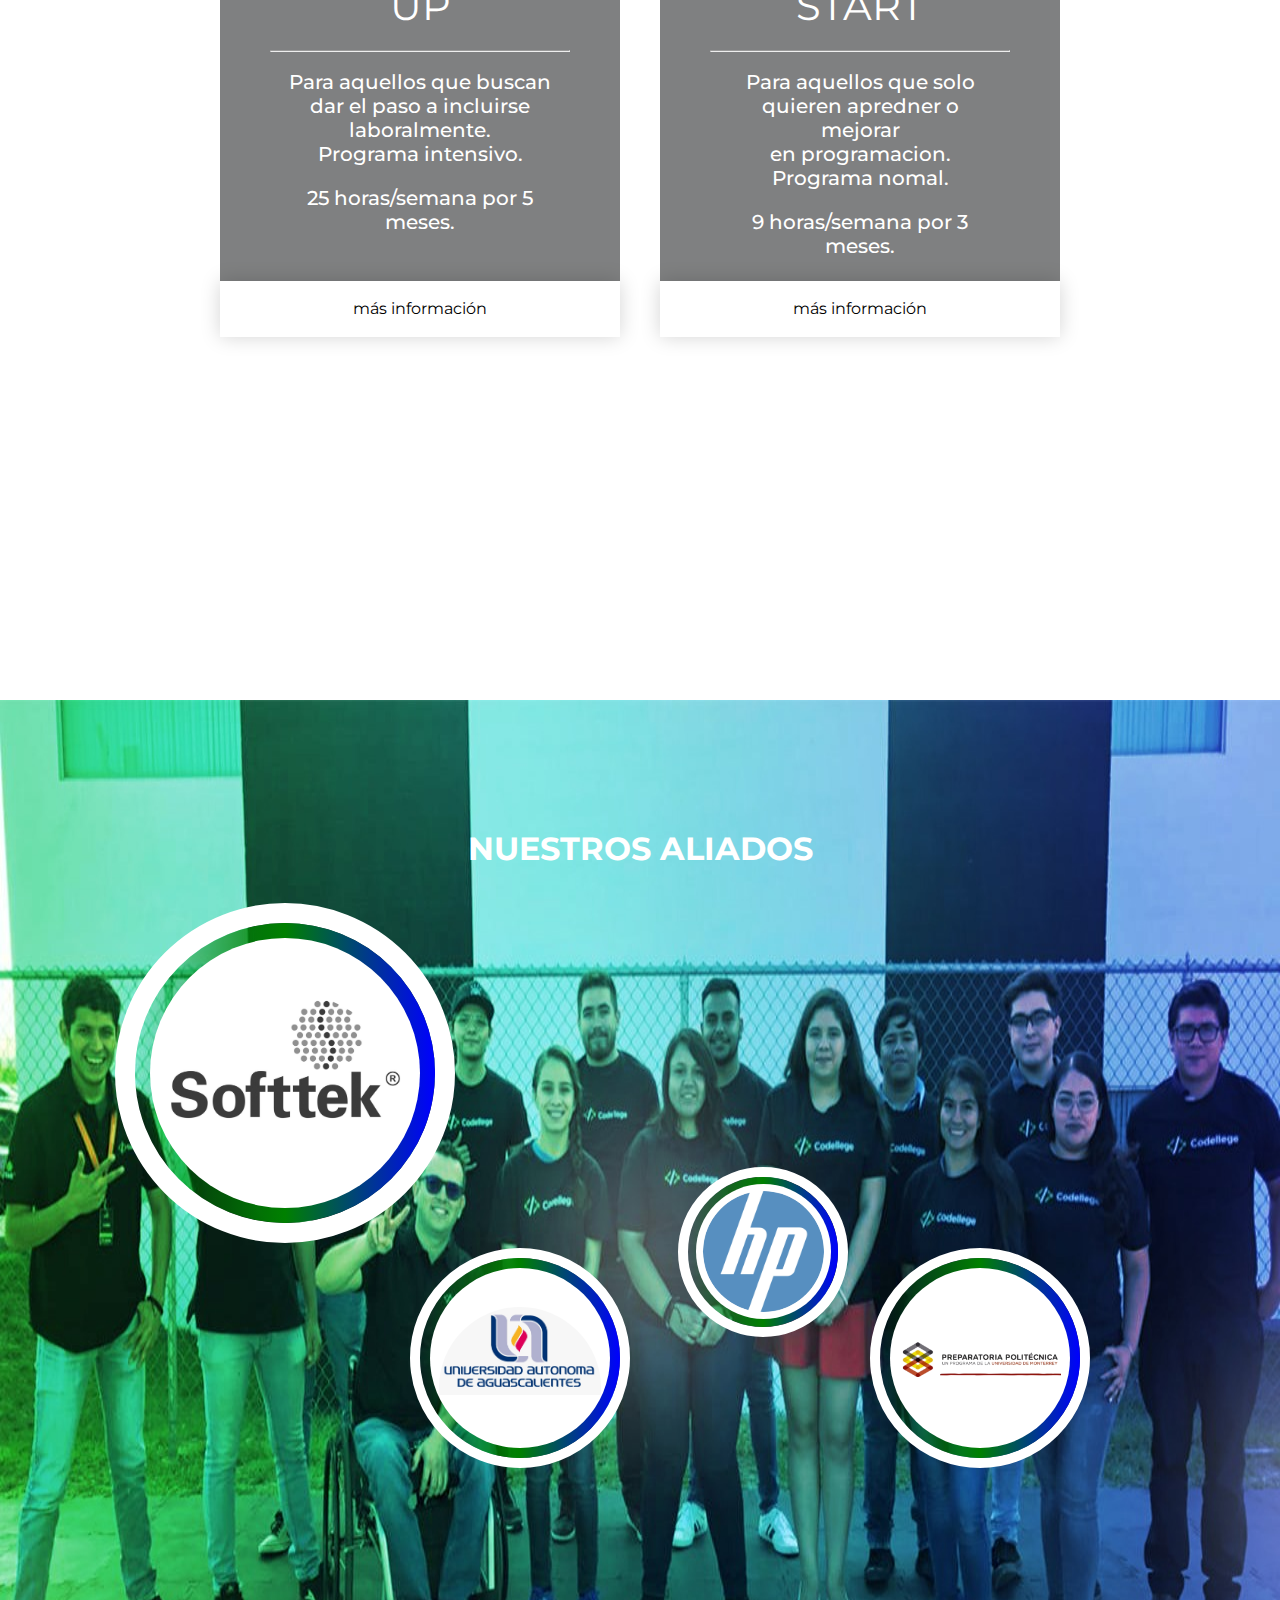
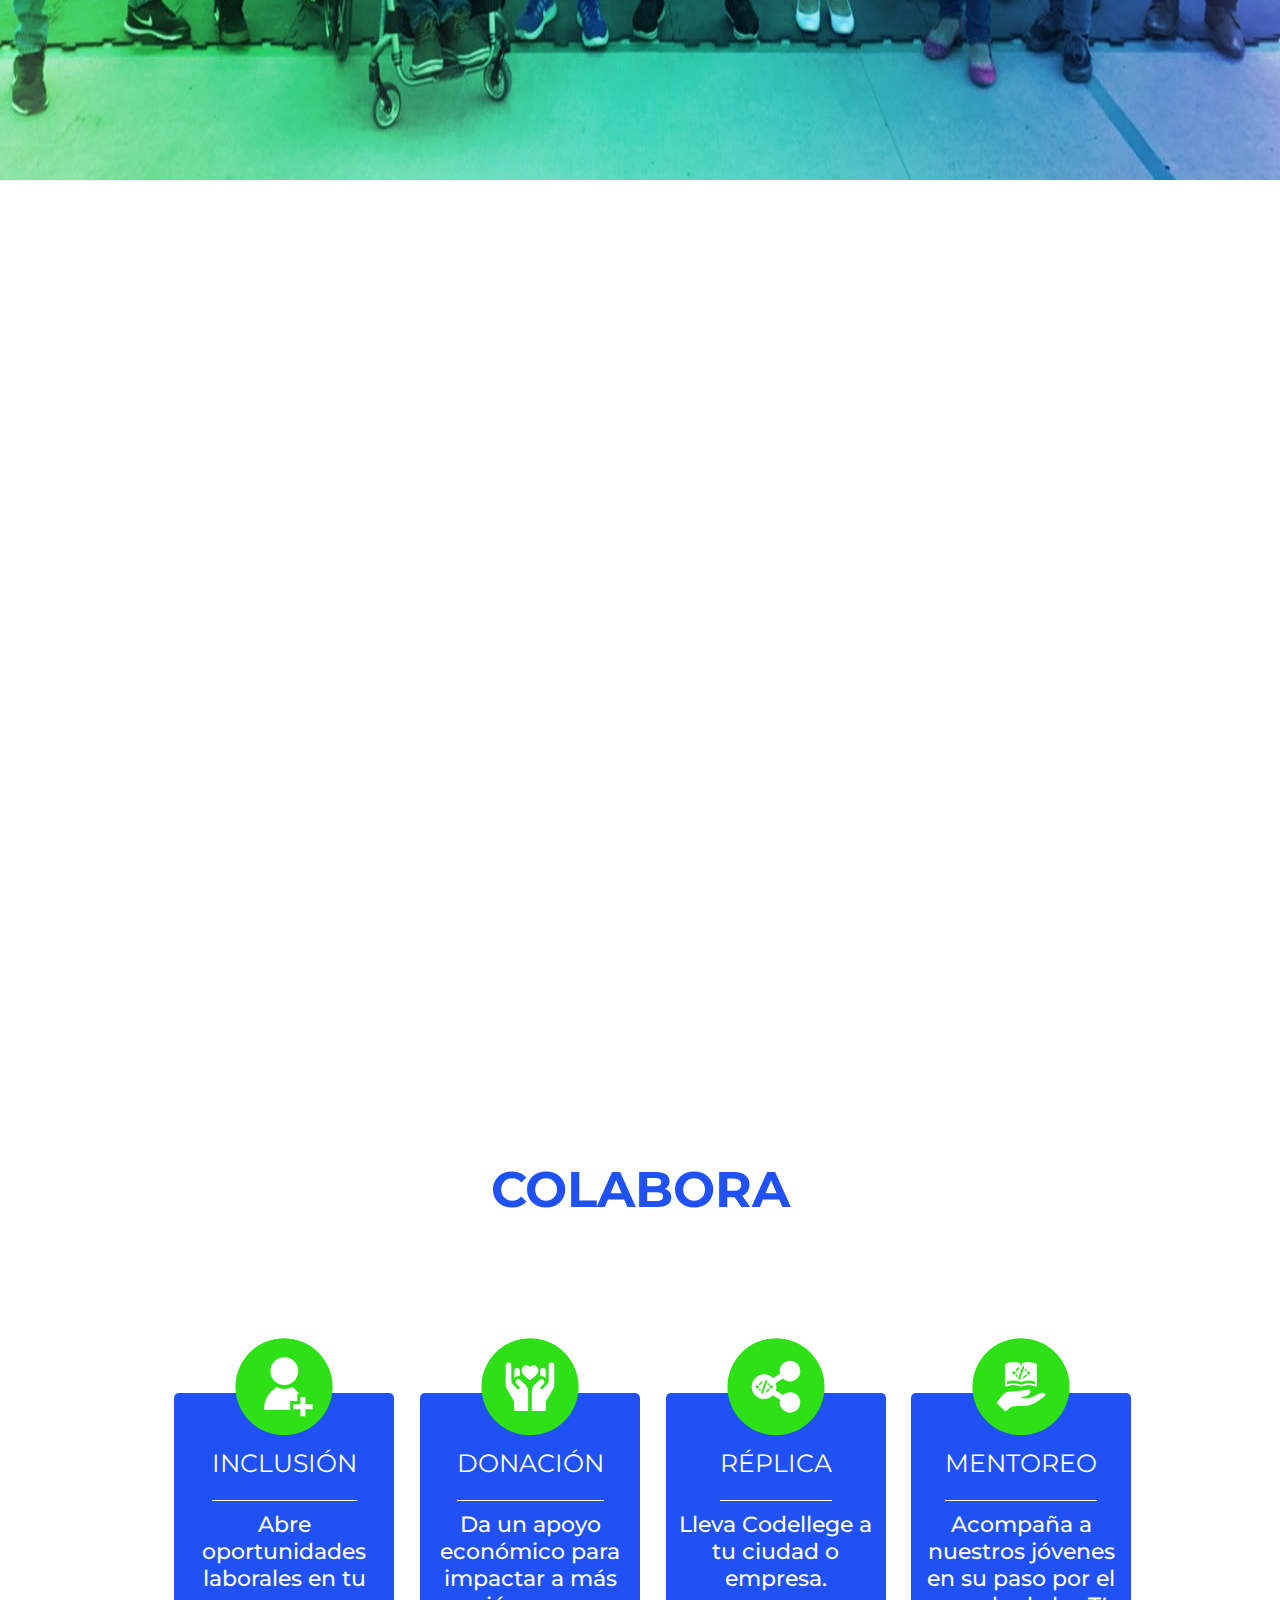
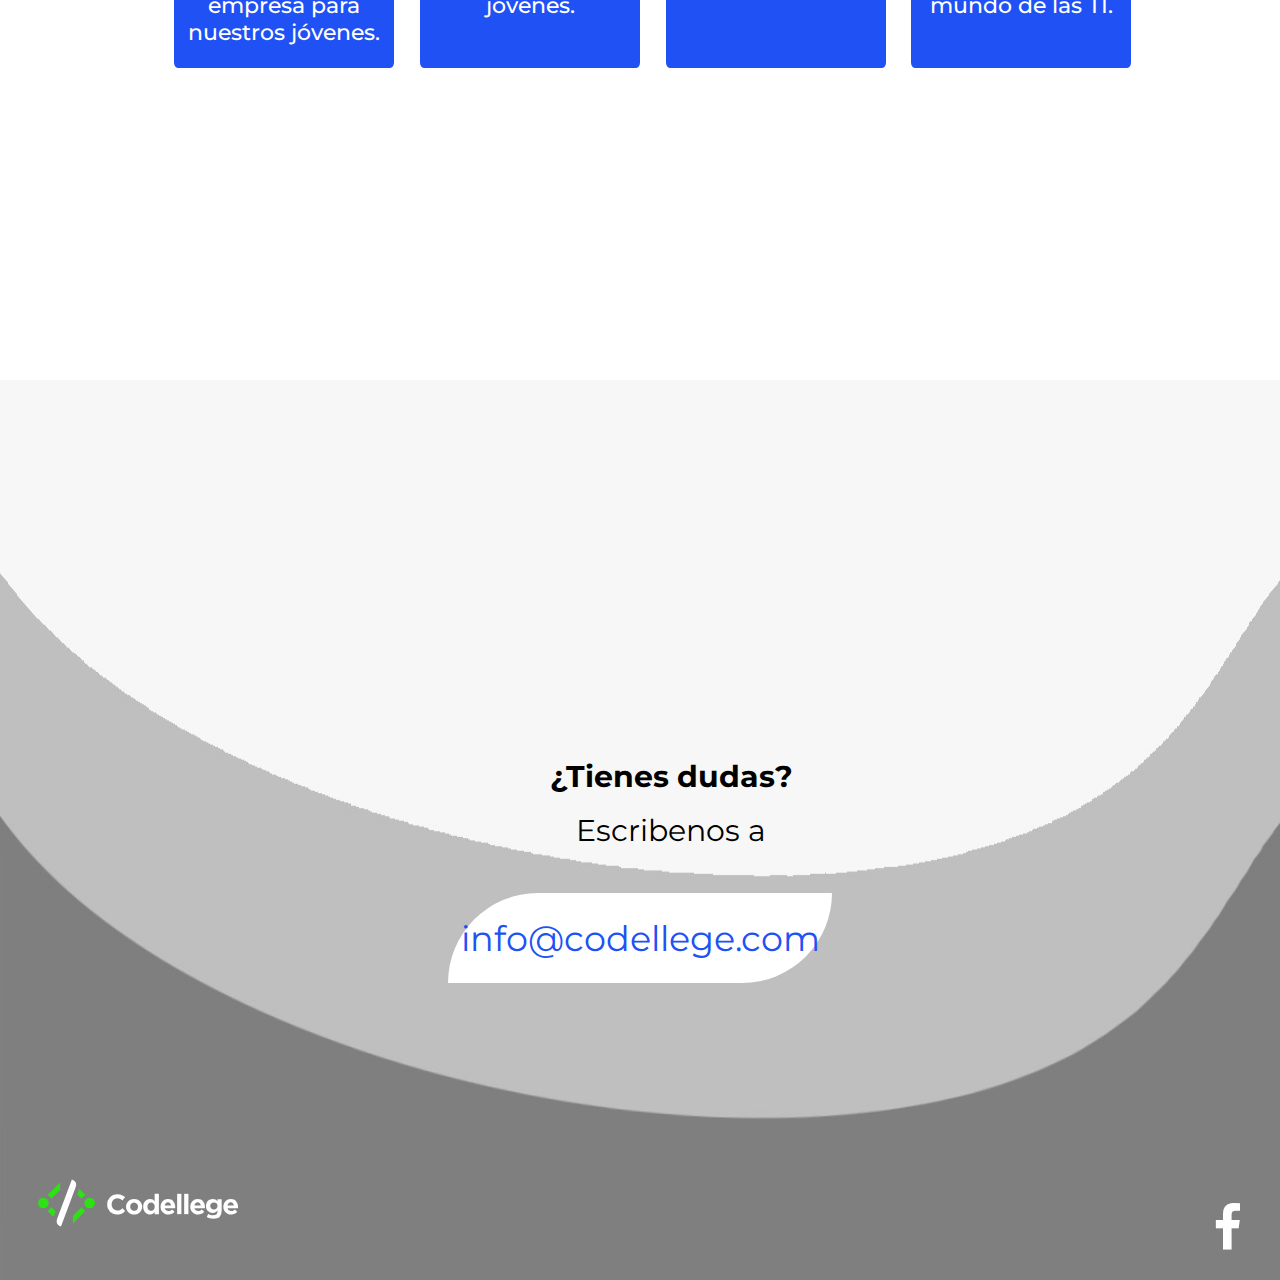
==== commit 14089477: "PracricaFinalCodellege Se agrego el footer en HTML y su CSS" ====
--- a/index.html
+++ b/index.html
@@ -78,8 +78,6 @@
 
         </div>
     </section>
-
-
     <section id="equipo">
         <h2> Equipo </h2>
         <div class="cod-slider-wrapper">
@@ -280,8 +278,6 @@
             </div>
         </div>
     </section>
-
-
     <!-- Nuestros Programas -->
     <section class="codellege-program">
         <div class="cod-container">
@@ -388,7 +384,18 @@
             </div>
         </div>
     </section>
-    <section id=""></section>
+    <footer>
+            <i class="fa fa-facebook" aria-hidden="true"></i>
+            <img src="./Imagenes/codellege-logo-green.svg" alt="">
+    
+            <div class="footerCont">
+                <b>¿Tienes dudas?</b>
+                <span>Escribenos a</span>
+                <div class="footerBtn">
+                    info@codellege.com
+                </div>
+            </div>
+        </footer>
 </body>
 
 </html>--- a/style.css
+++ b/style.css
@@ -417,7 +417,7 @@
 }
 
 #aliados {
-    width: 1349px;
+    width: 100vw;
     height: 1080px;
     background: url(./Imagenes/aliadosimg.jpeg);
     background-size: 100% 100%;
@@ -844,7 +844,68 @@
     background: url(./Imagenes/colaborar_mentoreo.svg);
     background-size: 100% 100%;
 }
-
+/* Footer */
+footer {
+    width: 100%;
+    height: 100vh;
+    background: url(./Imagenes/imgFooter.jpeg);
+    background-size: 100% 100%;
+    position: relative;
+}
+
+footer .fa {
+    bottom: 3%;
+    right: 3%;
+    color: white;
+    font-size: 50px;
+    position: absolute;
+}
+
+footer img {
+    bottom: 3%;
+    left: 3%;
+    position: absolute;
+    width: 200px;
+    height: 100px;
+}
+
+footer .footerCont {
+    width: 100%;
+    height: 100vh;
+    position: relative;
+}
+
+.footerCont b {
+    position: absolute;
+    top: 42%;
+    left: 43%;
+    font-size: 30px;
+    text-align: center;
+}
+
+.footerCont span {
+    position: absolute;
+    top: 48%;
+    left: 45%;
+    font-size: 30px;
+    text-align: center;
+}
+
+.footerCont .footerBtn {
+    position: absolute;
+    display: flex;
+    justify-content: center;
+    align-items: center;
+    width: 30%;
+    height: 10vh;
+    top: 57%;
+    left: 35%;
+    font-size: 35px;
+    border-radius: 90px 0 90px 0;
+    color: rgb(32, 81, 245);
+    background: white;
+    text-align: center;
+}
 
 /* Animations */
 
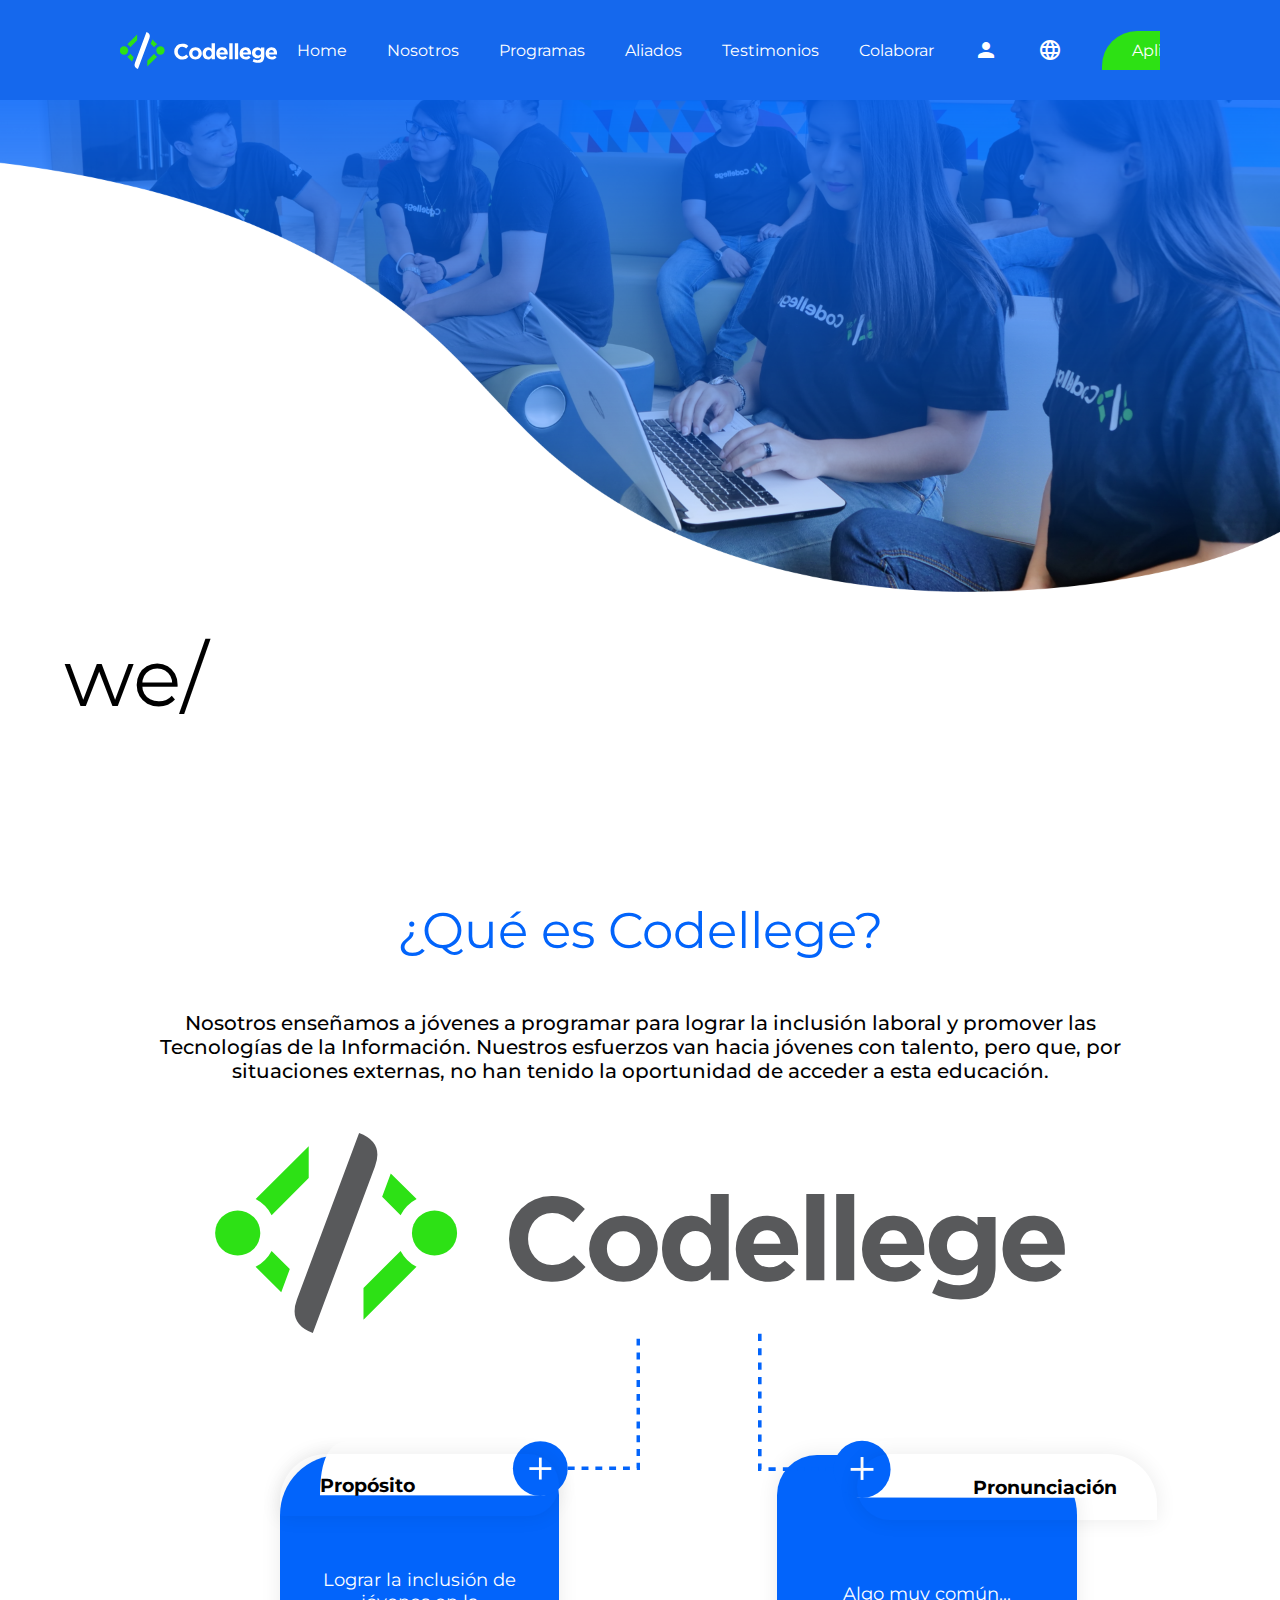
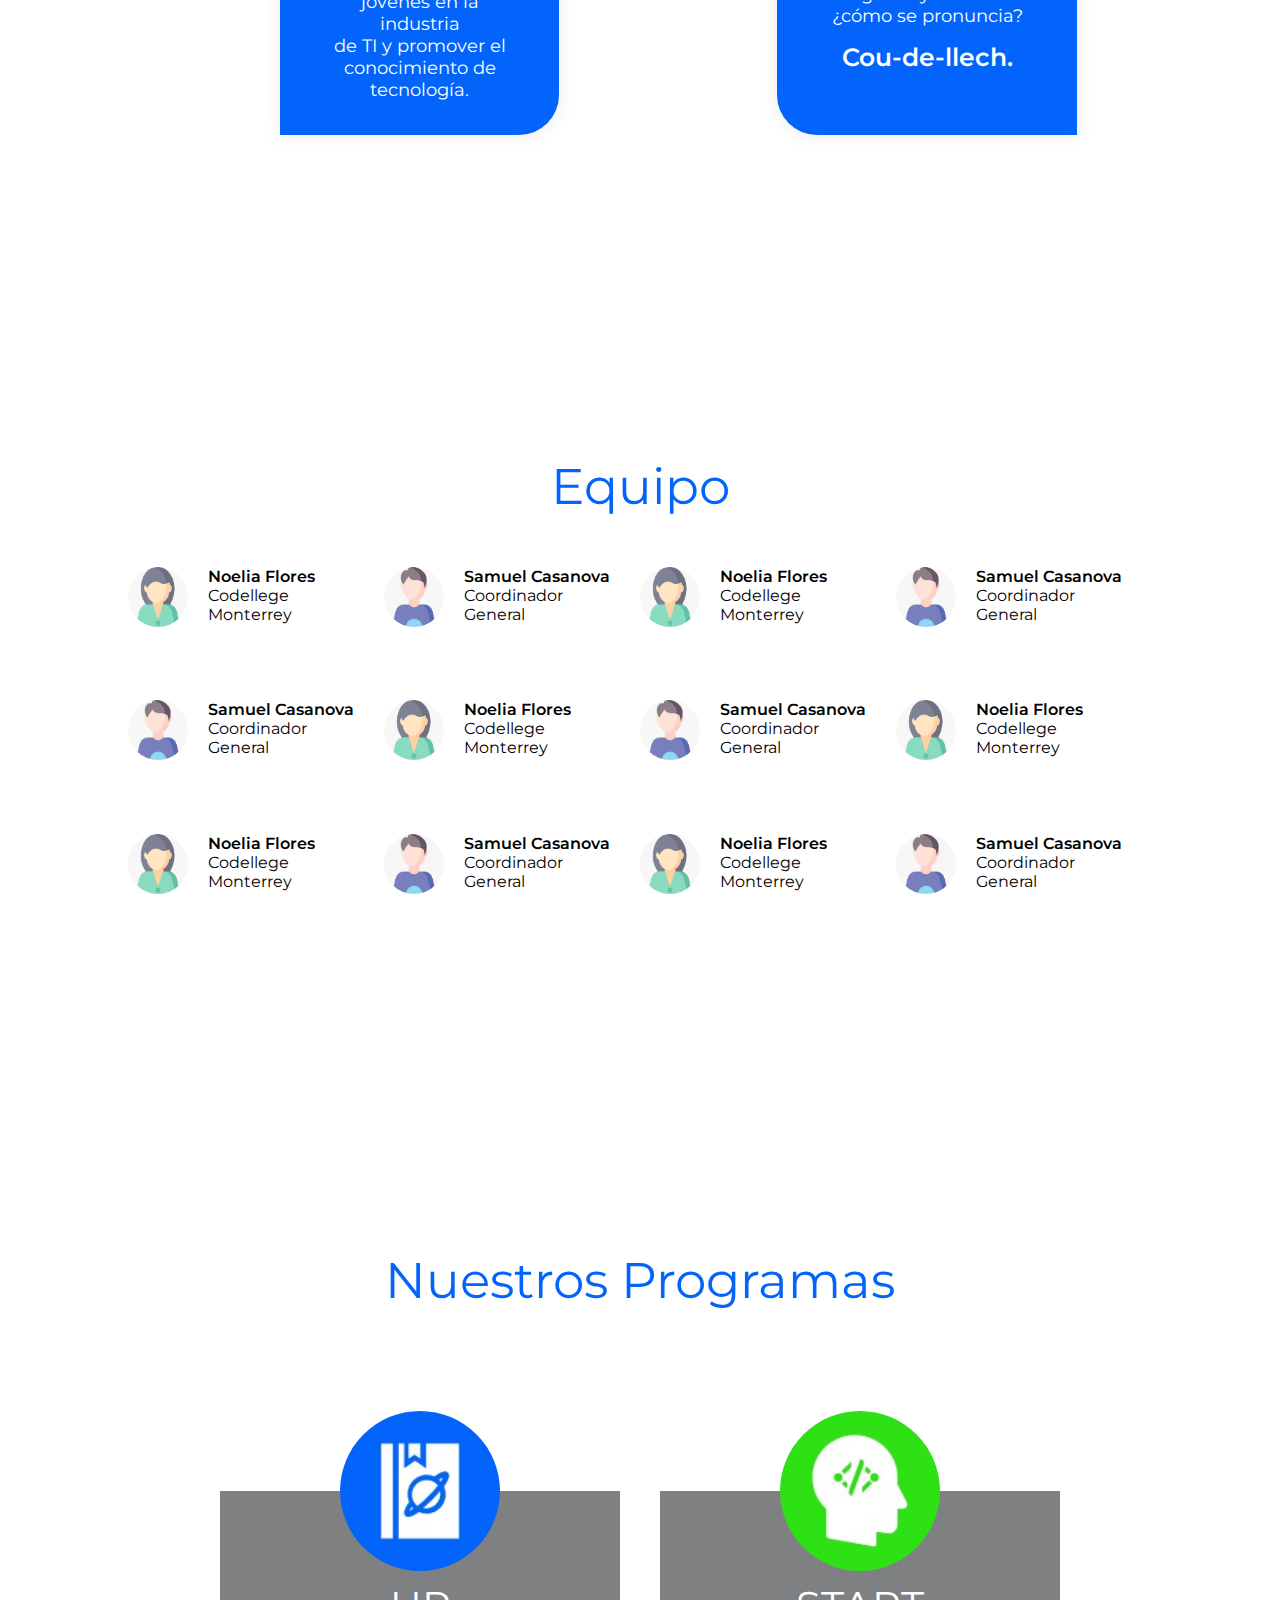
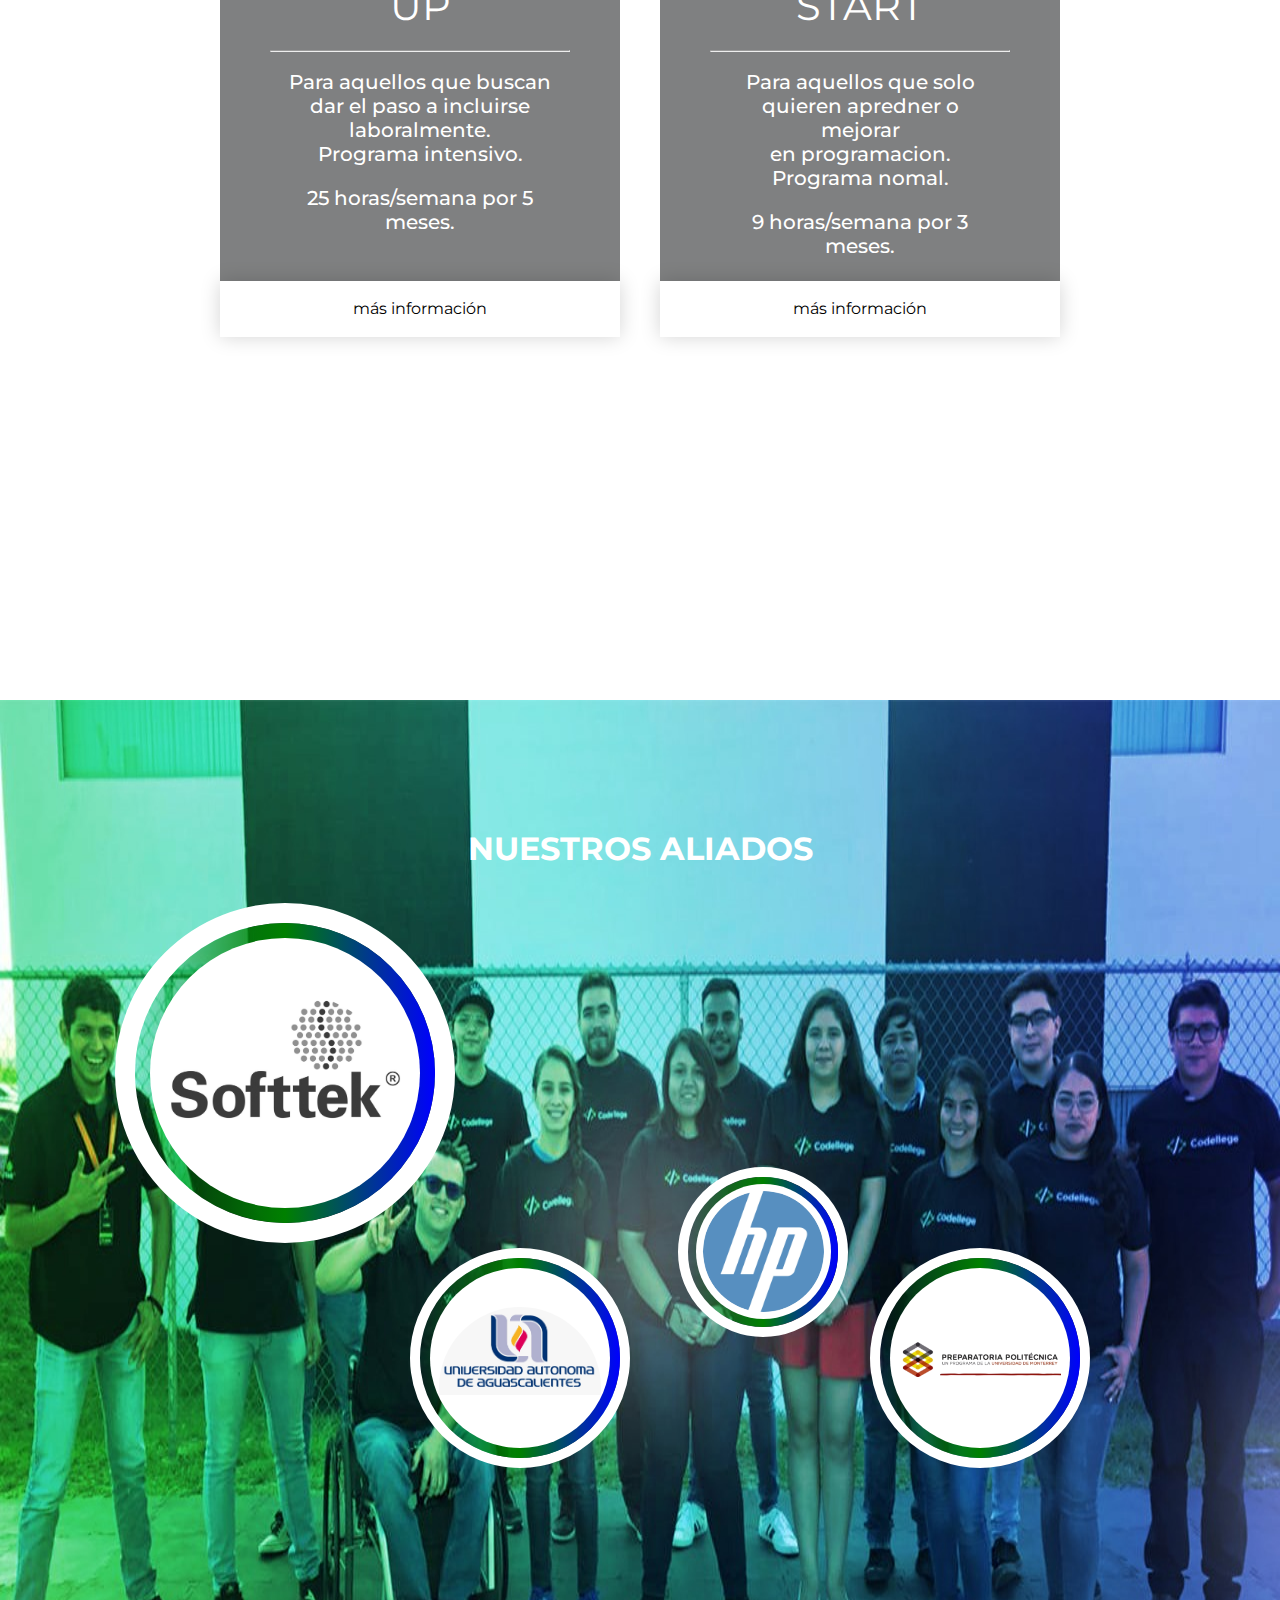
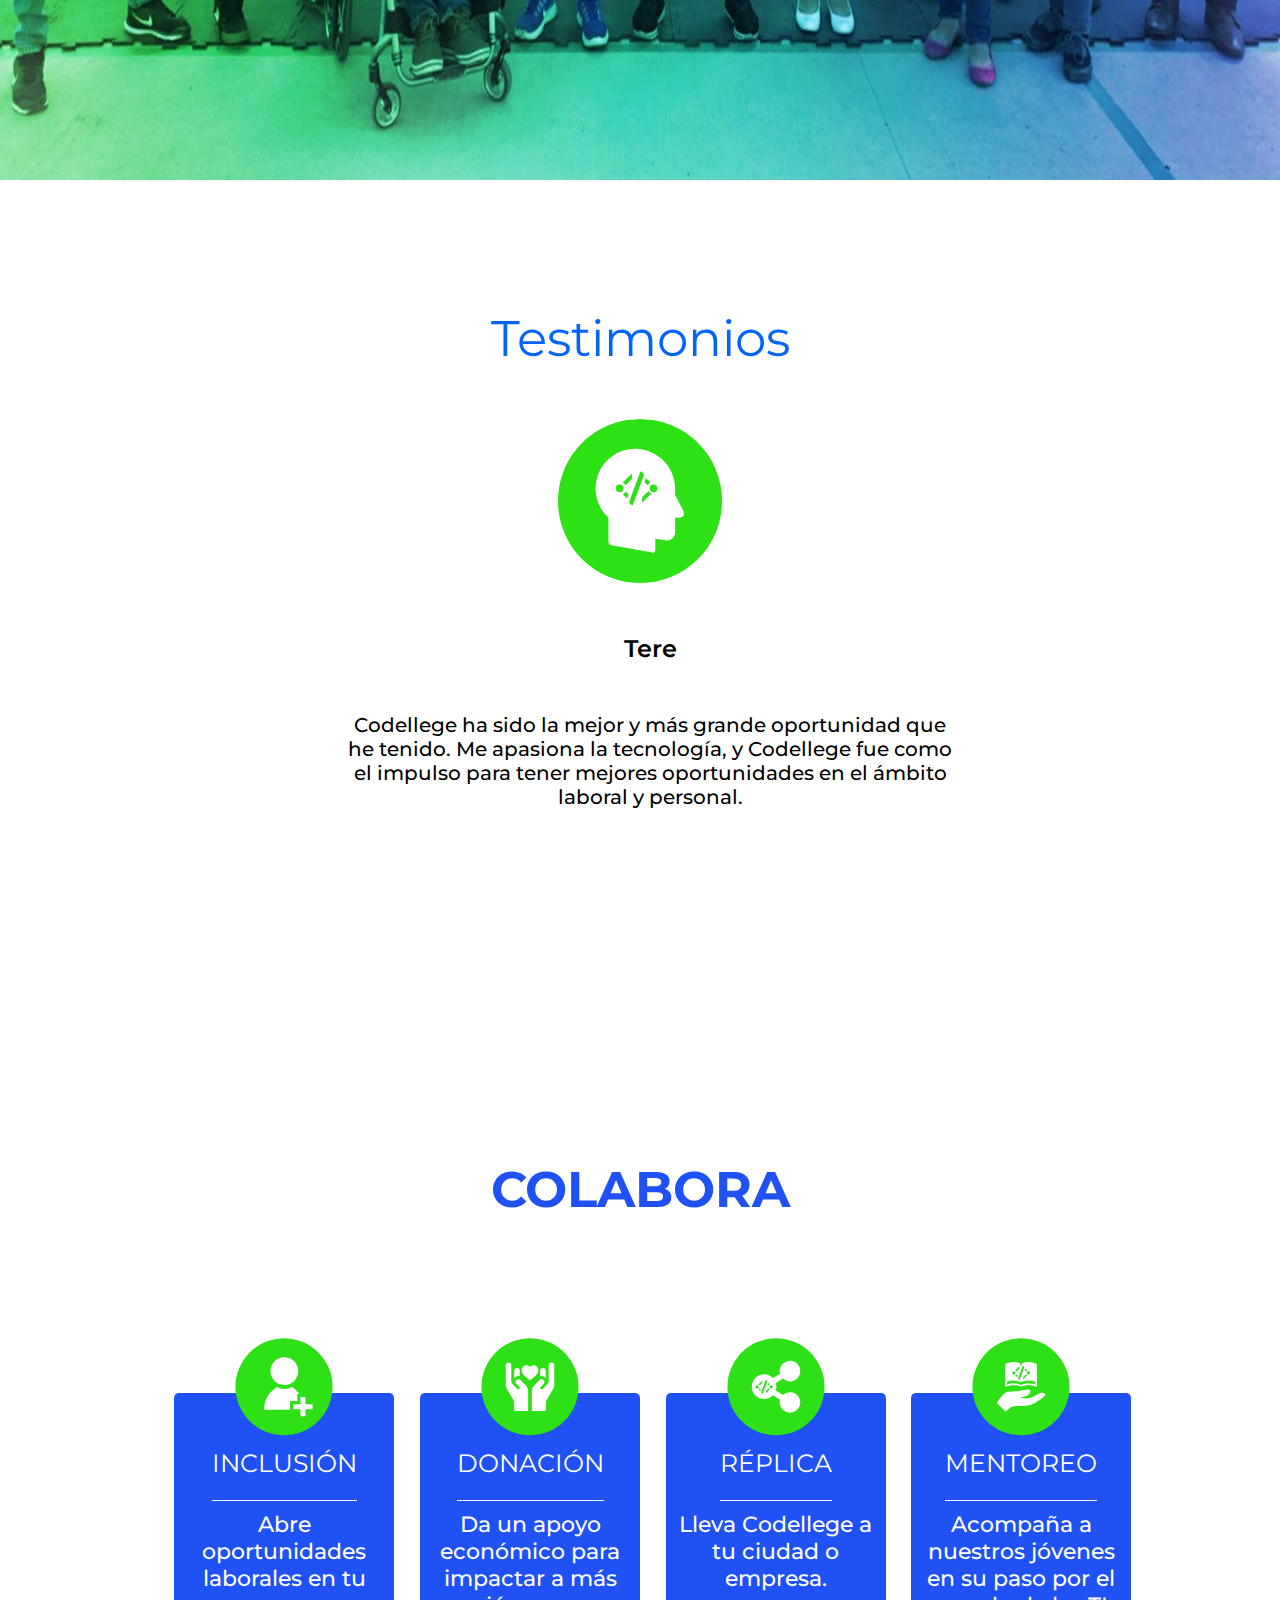
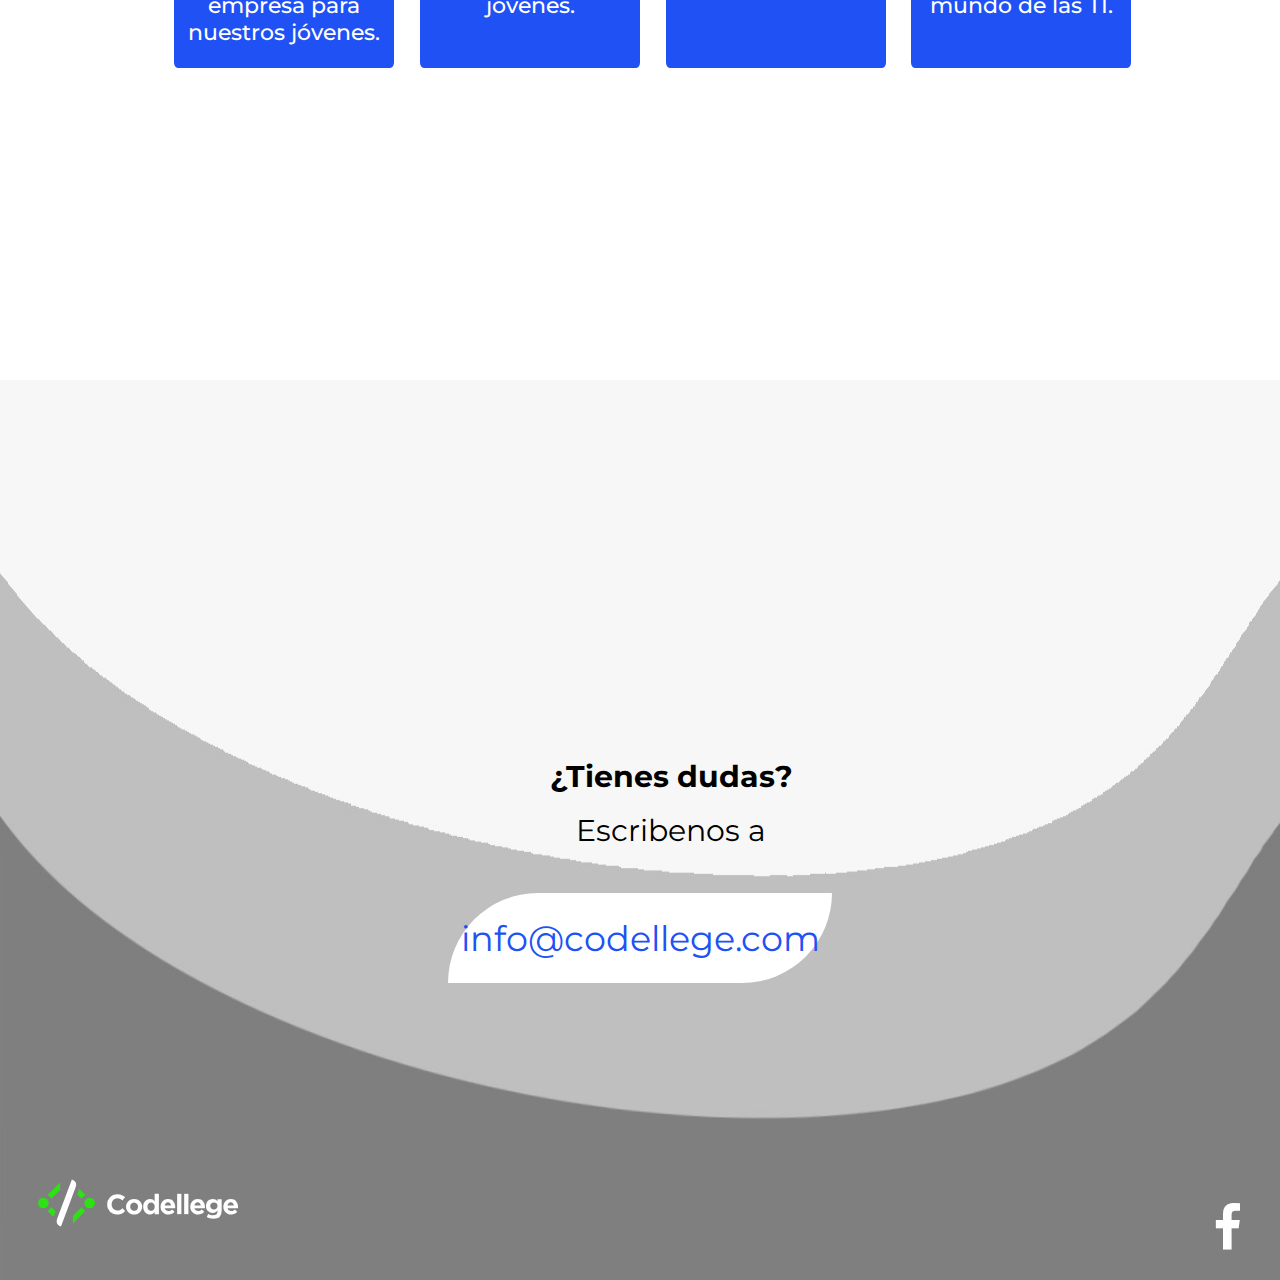
==== commit aad4298a: "PracticFinalCodellege Se termino la pagina Start y se agregaron los links en la pagina principal" ====
--- a/index.html
+++ b/index.html
@@ -7,7 +7,8 @@
     <meta http-equiv="X-UA-Compatible" content="ie=edge">
     <link rel="shortcut icon" href="quasar-logo.png" type="image/x-icon">
     <link href="https://fonts.googleapis.com/icon?family=Material+Icons" rel="stylesheet">
-    <link href="https://stackpath.bootstrapcdn.com/font-awesome/4.7.0/css/font-awesome.min.css" rel="stylesheet" integrity="sha384-wvfXpqpZZVQGK6TAh5PVlGOfQNHSoD2xbE+QkPxCAFlNEevoEH3Sl0sibVcOQVnN" crossorigin="anonymous">
+    <link href="https://stackpath.bootstrapcdn.com/font-awesome/4.7.0/css/font-awesome.min.css" rel="stylesheet"
+        integrity="sha384-wvfXpqpZZVQGK6TAh5PVlGOfQNHSoD2xbE+QkPxCAFlNEevoEH3Sl0sibVcOQVnN" crossorigin="anonymous">
     <link rel="stylesheet" href="./style.css">
     <!-- <link href="https://fonts.googleapis.com/css?family=Montserrat&display=swap" rel="stylesheet">s -->
     <title>Codellege</title>
@@ -20,12 +21,12 @@
         <ul>
             <li> <a href="#home">Home</a></li>
             <li> <a href="#about">Nosotros</a> </li>
-            <li> Programas</li>
-            <li>Aliados</li>
-            <li>Testimonios</li>
-            <li>Colaborar</li>
+            <li><a href="#programs">Programas</a> </li>
+            <li><a href="#allies">Aliados</a></li>
+            <li><a href="#testimonies">Testimonios</a></li>
+            <li><a href="#colaborate">Colaborar</a></li>
             <li>
-                <i class="material-icons">person</i>
+                <i class="material-icons" [href]="https://codellege.com/login">person</i>
             </li>
             <li>
                 <i class="material-icons">language</i>
@@ -36,9 +37,9 @@
     <!-- Header -->
     <a name="home"></a>
     <header class="cod-bg-blue">
+        <a name="about"></a>
         <h1>we/ <br>
             <span></span>
-            <a name="about"></a>
         </h1>
     </header>
     <!-- Nosotros -->
@@ -47,7 +48,9 @@
             <!-- Section Codellege -->
             <h2>¿Qué es Codellege?</h2>
             <p>
-                Nosotros enseñamos a jóvenes a programar para lograr la inclusión laboral y promover las Tecnologías de la Información. Nuestros esfuerzos van hacia jóvenes con talento, pero que, por situaciones externas, no han tenido la oportunidad de acceder a esta
+                Nosotros enseñamos a jóvenes a programar para lograr la inclusión laboral y promover las Tecnologías de
+                la Información. Nuestros esfuerzos van hacia jóvenes con talento, pero que, por situaciones externas, no
+                han tenido la oportunidad de acceder a esta
                 educación.
             </p>
             <!-- Subsection Nodes -->
@@ -59,7 +62,8 @@
                         <h3>Propósito</h3>
                     </div>
                     <div class="cod-node-text">
-                        <p>Lograr la inclusión de <br> jóvenes en la industria <br> de TI y promover el <br> conocimiento de tecnología.
+                        <p>Lograr la inclusión de <br> jóvenes en la industria <br> de TI y promover el <br>
+                            conocimiento de tecnología.
                         </p>
                     </div>
                 </div>
@@ -279,6 +283,7 @@
         </div>
     </section>
     <!-- Nuestros Programas -->
+    <a name="programs"></a>
     <section class="codellege-program">
         <div class="cod-container">
             <h2>Nuestros Programas</h2>
@@ -289,7 +294,8 @@
                         <div class="card-info">
                             <h4>UP</h4>
                             <hr>
-                            <p>Para aquellos que buscan <br> dar el paso a incluirse <br> laboralmente. <br> Programa intensivo.</p>
+                            <p>Para aquellos que buscan <br> dar el paso a incluirse <br> laboralmente. <br> Programa
+                                intensivo.</p>
                             <p>25 horas/semana por 5 meses.</p>
                         </div>
                         <a>más información</a>
@@ -301,7 +307,8 @@
                         <div class="card-info">
                             <h4>START</h4>
                             <hr>
-                            <p>Para aquellos que solo <br> quieren apredner o mejorar <br> en programacion. <br> Programa nomal.</p>
+                            <p>Para aquellos que solo <br> quieren apredner o mejorar <br> en programacion. <br>
+                                Programa nomal.</p>
                             <p>9 horas/semana por 3 meses.</p>
                         </div>
                         <a>más información</a>
@@ -312,6 +319,7 @@
         </div>
 
     </section>
+    <a name="allies"></a>
     <section id="aliados">
         <div class="txtAliados">
             <h1>NUESTROS ALIADOS</h1>
@@ -354,8 +362,60 @@
                 </div>
             </div>
         </div>
-    </section>
-    <section id="testimonios"></section>
+        <a name="testimonies"></a>
+    </section>
+    <section class="codellege-test">
+        <h2> Testimonios </h2>
+        <div class="cod-slider-wrapper-test">
+            <div class="cod-slide-test">
+                <!-- Primera Pagina -->
+                <div class="cod-test">
+                    <i class="cod-testimoni"></i>
+                    <ul>
+                            <li> Tere </li>
+                        <p>
+                            Codellege ha sido la mejor y más grande oportunidad que <br>
+                            he tenido. Me apasiona la tecnología, y Codellege fue como <br>
+                            el impulso para tener mejores oportunidades en el ámbito <br>
+                            laboral y personal.
+                        </p>
+                    </ul>
+                </div>
+                <!-- Segunda Pagina -->
+                <div class="cod-test">
+                    <i class="cod-testimoni"></i>
+                    <ul>
+                        <li> Leopoldo </li>
+                        <p>Gracias a Codellege tengo lo necesario para establecerme <br>
+                             en mejores trabajos o realizar proyectos más ambiciosos.</p>
+                    </ul>
+                </div>
+                <!-- Tercera Pagina -->
+                <div class="cod-test">
+                    <i class="cod-testimoni"></i>
+                    <ul>
+                        <li> Andrea </li>
+                        <p> Es una de las mejores experiencias. Te llevas conocimiento <br>
+                             importantísimo y si lo aprovechas y lo disfrutas puedes <br>
+                              tener oportunidades grandes en tu vida.</p>
+                    </ul>
+                </div>
+                <!-- Cuarta Pagina -->
+                <div class="cod-test">
+                    <i class="cod-testimoni"></i>
+                    <ul>
+                        <li> Samuel Casanova</li>
+                        <p>Aparte de que aprendes y conoces a nuevas personas, <br>
+                            tienes otro punto de vista acerca de lo que realmente <br>
+                            deseas hacer con tu vida
+                        </p>
+                    </ul>
+                </div>
+
+            </div>
+        </div>
+        <a name="colaborate"></a>
+    </section>
     <section id="colaborar">
         <div class="txtColaborar">
             <h1>COLABORA</h1>
@@ -384,18 +444,19 @@
             </div>
         </div>
     </section>
+    <!-- Footer -->
     <footer>
-            <i class="fa fa-facebook" aria-hidden="true"></i>
-            <img src="./Imagenes/codellege-logo-green.svg" alt="">
-    
-            <div class="footerCont">
-                <b>¿Tienes dudas?</b>
-                <span>Escribenos a</span>
-                <div class="footerBtn">
-                    info@codellege.com
-                </div>
-            </div>
-        </footer>
+        <i class="fa fa-facebook" aria-hidden="true"></i>
+        <img src="./Imagenes/codellege-logo-green.svg" alt="">
+
+        <div class="footerCont">
+            <b>¿Tienes dudas?</b>
+            <span>Escribenos a</span>
+            <div class="footerBtn">
+                info@codellege.com
+            </div>
+        </div>
+    </footer>
 </body>
 
 </html>--- a/style.css
+++ b/style.css
@@ -338,7 +338,7 @@
 .cod-user ul li:nth-child(1) {
     font-weight: 600;
 }
-
+/* Programs Rules */
 .codellege-program {
     display: flex;
     justify-content: center;
@@ -843,6 +843,64 @@
     top: -20%;
     background: url(./Imagenes/colaborar_mentoreo.svg);
     background-size: 100% 100%;
+}
+/* TestimoniosSlider */
+.codellege-test{
+    width: 100%;
+    box-sizing: border-box;
+    padding: 10% 10%;
+}
+.codellege-test h2{
+    text-align: center;
+    width: 100%;
+}
+.cod-slider-wrapper-test {
+    box-sizing: border-box;
+    position: relative;
+    margin-top: 50px;
+    width: 100%;
+    overflow: hidden;
+    height: 400px;
+}
+
+.cod-slide-test {
+    position: absolute;
+    display: grid;
+    width: 400%;
+    height: 400px;
+    grid-template-columns: repeat(4, 1fr);
+    grid-template-rows: 100%;
+    animation: TestSlider 15s infinite;
+}
+.cod-testimoni{
+        display: block;
+        background: url(Imagenes/circle-person-thinking.svg);
+        background-repeat: no-repeat;
+        background-size: contain;
+        background-position: center;
+        height: 200px;
+        width: 200px;
+        border-radius: 50%;
+}
+.cod-test {
+    height: 100%;
+    width: 100%;
+    display: flex;
+    flex-direction: column;
+    justify-content: center;
+    align-items: center;
+}
+
+.cod-test ul {
+    padding-top: 5%;
+    padding-left: 20px;
+    font-size: 150%;
+    text-align: center;
+    overflow: hidden;
+}
+
+.cod-test ul li:nth-child(1) {
+    font-weight: 600;
 }
 /* Footer */
 footer {
@@ -1048,4 +1106,33 @@
     100% {
         left: 0;
     }
+}
+@keyframes TestSlider {
+    0% {
+        left: 0;
+    }
+    20% {
+        left: 0;
+    }
+    25% {
+        left: -100%;
+    }
+    45% {
+        left: -100%;
+    }
+    50% {
+        left: -200%;
+    }
+    70% {
+        left: -200%;
+    }
+    75% {
+        left: -300%;
+    }
+    95% {
+        left: -300%;
+    }
+    100% {
+        left: 0;
+    }
 }